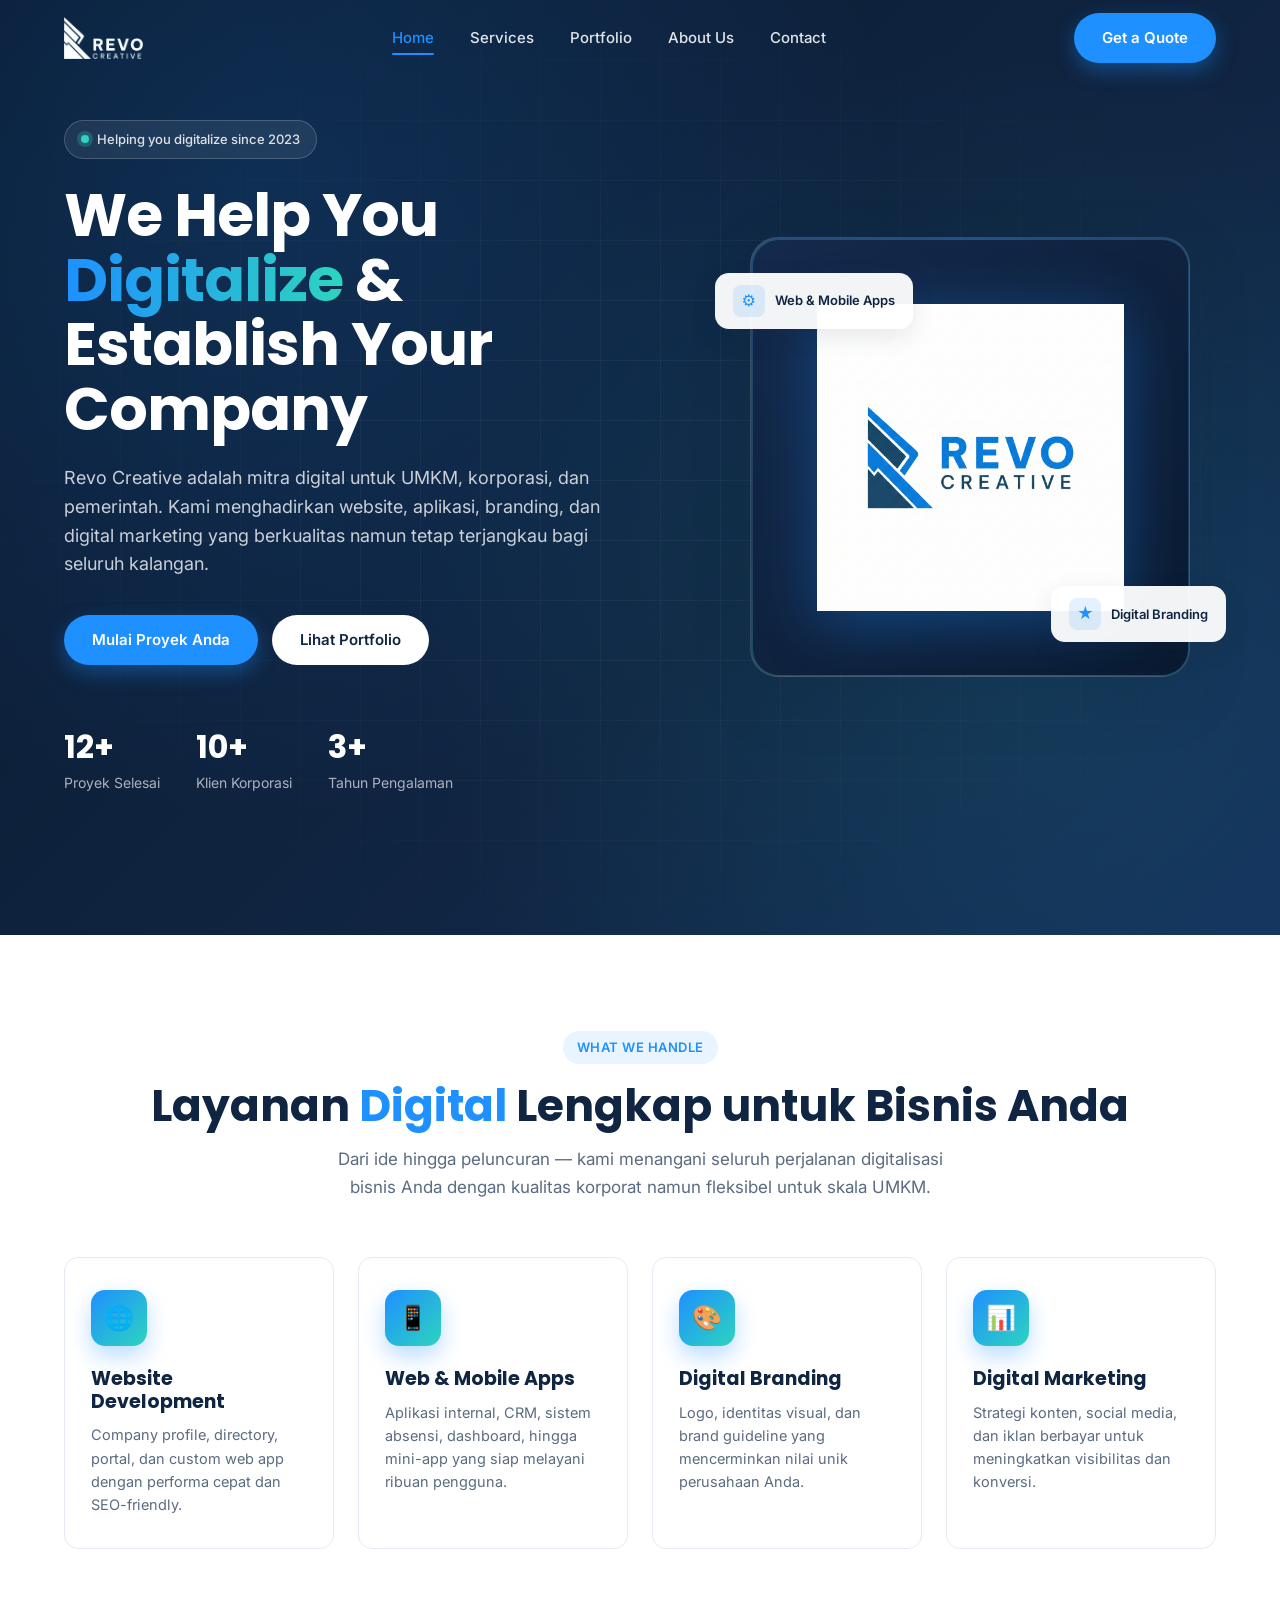
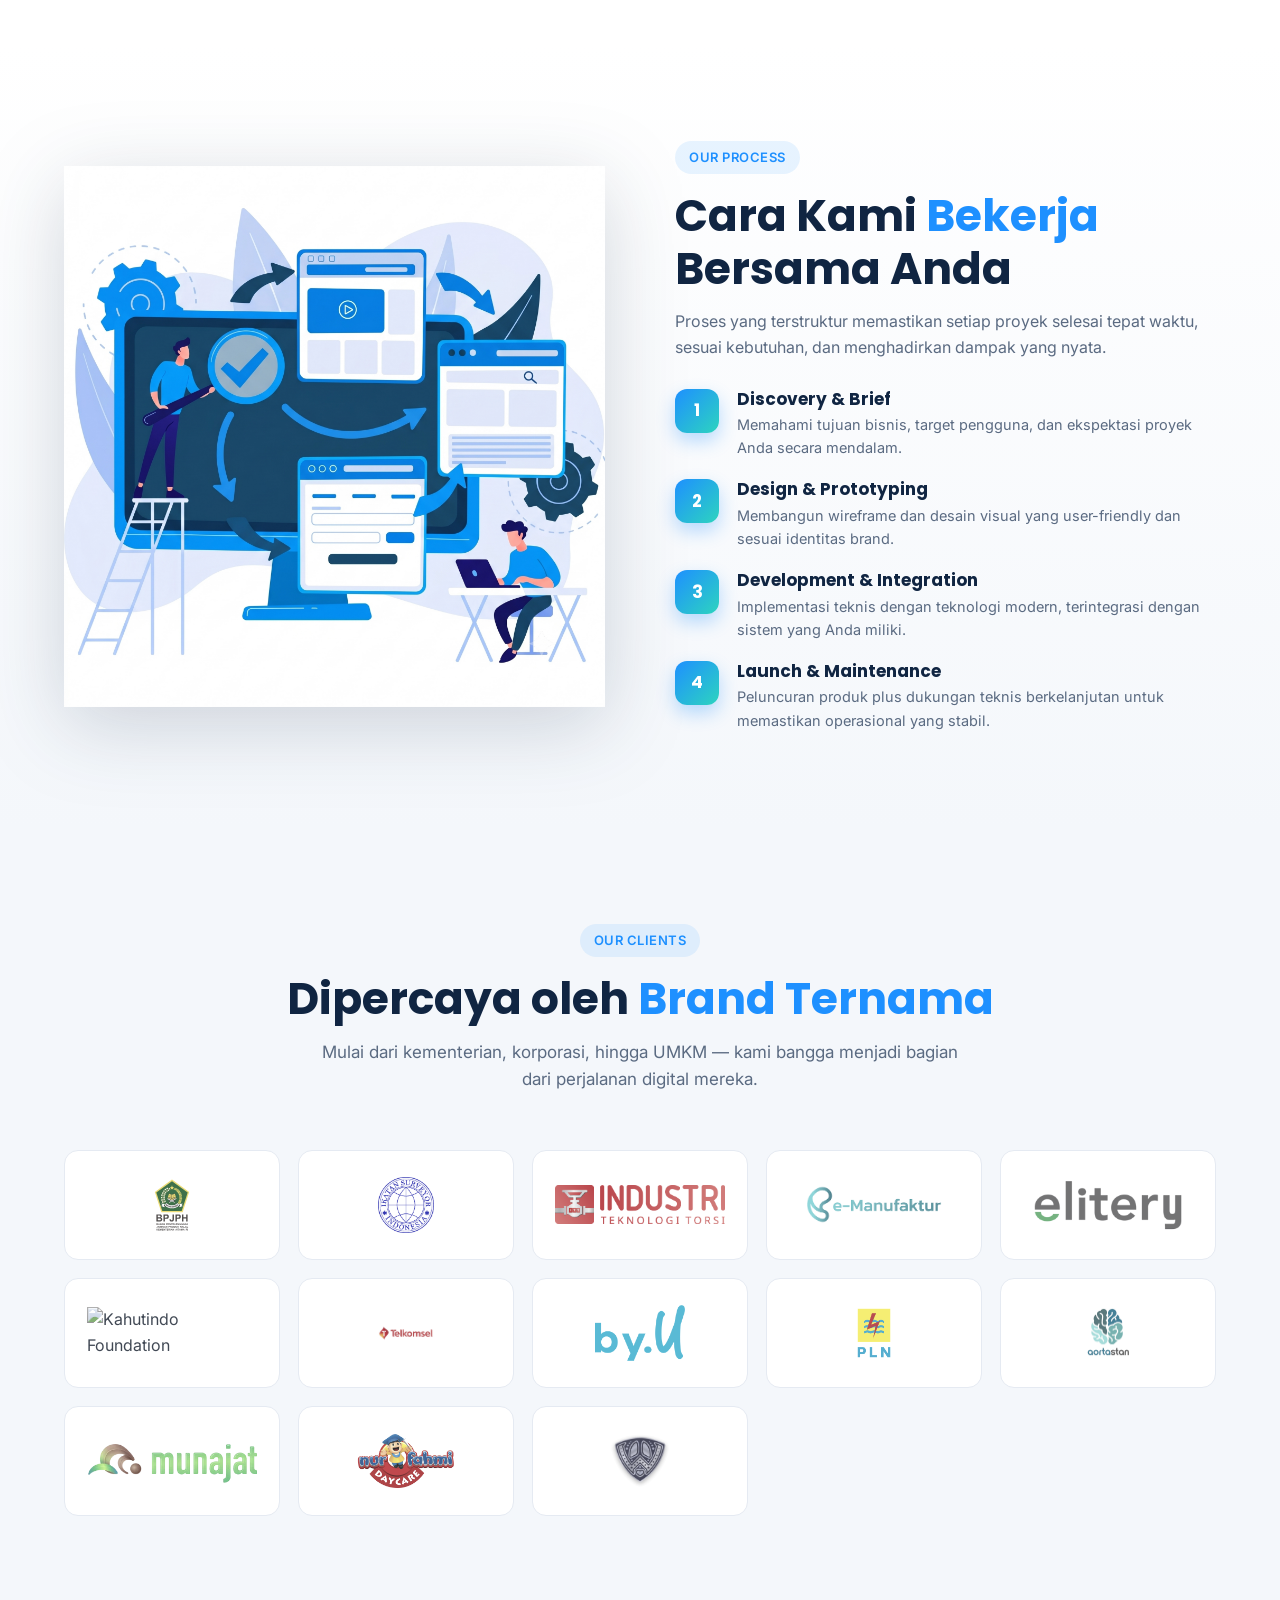
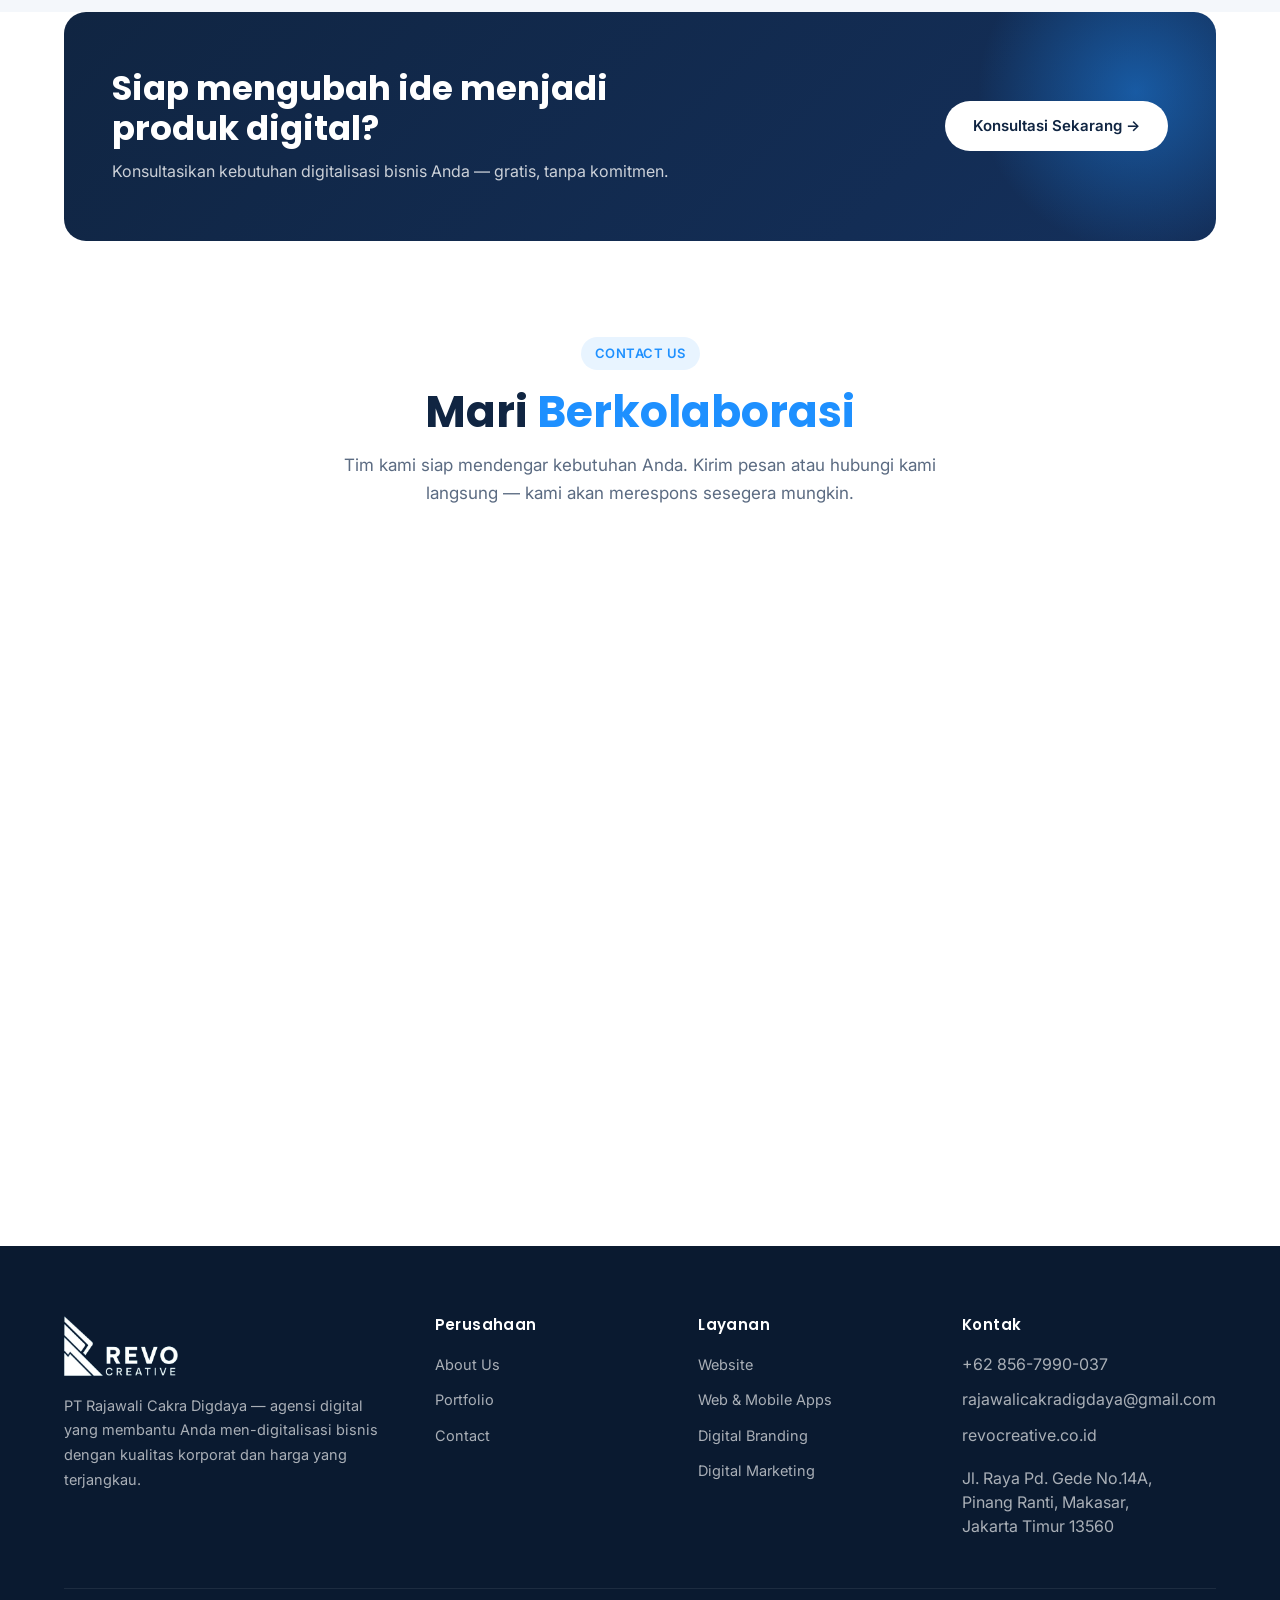
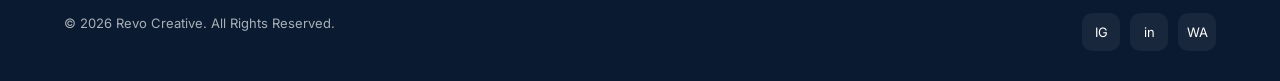
==== frontend/index.html @ f61b80dc "first commit" ====
<!DOCTYPE html>
<html lang="id">
<head>
  <meta charset="UTF-8" />
  <meta name="viewport" content="width=device-width, initial-scale=1.0" />

  <!-- Primary Meta Tags -->
  <title>Revo Creative — Digital Agency & Software House Indonesia | PT Rajawali Cakra Digdaya</title>
  <meta name="title" content="Revo Creative — Digital Agency & Software House Indonesia | PT Rajawali Cakra Digdaya" />
  <meta name="description" content="Revo Creative (PT Rajawali Cakra Digdaya) — agensi digital & software house Indonesia yang membantu UMKM, korporasi, dan pemerintah membangun website, aplikasi mobile, sistem CMS, branding, dan digital marketing sejak 2023." />
  <meta name="keywords" content="Revo Creative, PT Rajawali Cakra Digdaya, Rajawali Cakra Digdaya, jasa pembuatan website Indonesia, software house Indonesia, digital agency Jakarta, jasa CMS, jasa aplikasi mobile, digital branding, digital marketing Indonesia, jasa company profile, jasa pembuatan aplikasi" />
  <meta name="author" content="Revo Creative" />
  <meta name="robots" content="index, follow, max-image-preview:large, max-snippet:-1" />
  <meta name="googlebot" content="index, follow" />
  <meta name="theme-color" content="#1E90FF" />
  <link rel="canonical" href="https://revocreative.co.id/" />

  <!-- Open Graph / Facebook -->
  <meta property="og:type" content="website" />
  <meta property="og:site_name" content="Revo Creative" />
  <meta property="og:locale" content="id_ID" />
  <meta property="og:url" content="https://revocreative.co.id/" />
  <meta property="og:title" content="Revo Creative — Digital Agency & Software House Indonesia" />
  <meta property="og:description" content="PT Rajawali Cakra Digdaya — agensi digital yang membantu UMKM, korporasi, dan pemerintah mendigitalisasi bisnis melalui website, aplikasi, branding, dan digital marketing." />
  <meta property="og:image" content="https://revocreative.co.id/assets/revo-2024-horizontal-blue-zoomed-downscaled-removebg.webp" />
  <meta property="og:image:alt" content="Logo Revo Creative" />

  <!-- Twitter -->
  <meta name="twitter:card" content="summary_large_image" />
  <meta name="twitter:title" content="Revo Creative — Digital Agency & Software House Indonesia" />
  <meta name="twitter:description" content="PT Rajawali Cakra Digdaya — membantu Anda mendigitalisasi bisnis dengan website, aplikasi, branding, dan digital marketing." />
  <meta name="twitter:image" content="https://revocreative.co.id/assets/revo-2024-horizontal-blue-zoomed-downscaled-removebg.webp" />

  <!-- Icons -->
  <link rel="icon" href="assets/logo_revo_biru.png" type="image/png" />
  <link rel="apple-touch-icon" href="assets/logo_revo_biru.png" />

  <!-- Fonts & Styles -->
  <link rel="preconnect" href="https://fonts.googleapis.com" />
  <link rel="preconnect" href="https://fonts.gstatic.com" crossorigin />
  <link href="https://fonts.googleapis.com/css2?family=Inter:wght@400;500;600;700&family=Poppins:wght@500;600;700;800&display=swap" rel="stylesheet" />
  <link rel="stylesheet" href="css/style.css" />

  <!-- Structured Data: Organization -->
  <script type="application/ld+json">
  {
    "@context": "https://schema.org",
    "@type": "Organization",
    "name": "Revo Creative",
    "legalName": "PT Rajawali Cakra Digdaya",
    "alternateName": ["Revo Creative Corporation", "PT Rajawali Cakra Digdaya", "Rajawali Cakra Digdaya"],
    "url": "https://revocreative.co.id/",
    "logo": "https://revocreative.co.id/assets/logo_revo_biru.png",
    "image": "https://revocreative.co.id/assets/revo-2024-horizontal-blue-zoomed-downscaled-removebg.webp",
    "foundingDate": "2023",
    "description": "Agensi digital dan software house Indonesia yang membantu UMKM, korporasi, dan pemerintah mendigitalisasi bisnis melalui website, aplikasi, branding, dan digital marketing.",
    "contactPoint": [{
      "@type": "ContactPoint",
      "telephone": "+628567990037",
      "contactType": "customer service",
      "email": "rajawalicakradigdaya@gmail.com",
      "areaServed": "ID",
      "availableLanguage": ["Indonesian", "English"]
    }],
    "address": {
      "@type": "PostalAddress",
      "streetAddress": "Jl. Raya Pd. Gede No.14A",
      "addressLocality": "Pinang Ranti, Kec. Makasar, Jakarta Timur",
      "addressRegion": "DKI Jakarta",
      "postalCode": "13560",
      "addressCountry": "ID"
    },
    "knowsAbout": ["Website Development", "Mobile App Development", "Content Management System", "Digital Branding", "Digital Marketing", "Software Engineering"],
    "sameAs": [
      "https://www.instagram.com/revocreative_id/",
      "https://www.linkedin.com/company/101702844"
    ]
  }
  </script>

  <!-- Structured Data: WebSite -->
  <script type="application/ld+json">
  {
    "@context": "https://schema.org",
    "@type": "WebSite",
    "name": "Revo Creative",
    "alternateName": "PT Rajawali Cakra Digdaya",
    "url": "https://revocreative.co.id/"
  }
  </script>
</head>
<body>

  <!-- Navbar -->
  <header class="navbar">
    <div class="container nav-inner">
      <a href="index.html" class="nav-logo" aria-label="Revo Creative home">
        <img class="logo-light" src="assets/revo-2024-horizontal-white-zoomed-no-background.webp" alt="Revo Creative" />
        <img class="logo-dark" src="assets/revo-2024-horizontal-blue-zoomed-downscaled-removebg.webp" alt="Revo Creative" />
      </a>
      <nav>
        <ul class="nav-links">
          <li><a href="index.html">Home</a></li>
          <li><a href="#services">Services</a></li>
          <li><a href="portfolio.html">Portfolio</a></li>
          <li><a href="about.html">About Us</a></li>
          <li><a href="contact.html">Contact</a></li>
        </ul>
      </nav>
      <div class="nav-cta">
        <a href="contact.html" class="btn btn-primary">Get a Quote</a>
        <button class="nav-toggle" aria-label="Toggle navigation">
          <span></span><span></span><span></span>
        </button>
      </div>
    </div>
  </header>

  <!-- Hero -->
  <section class="hero">
    <div class="container hero-grid">
      <div class="reveal">
        <span class="hero-pill"><span class="dot"></span> Helping you digitalize since 2023</span>
        <h1>
          We Help You <span class="gradient-text">Digitalize</span> &amp;
          Establish Your Company
        </h1>
        <p class="lead">
          Revo Creative adalah mitra digital untuk UMKM, korporasi, dan pemerintah.
          Kami menghadirkan website, aplikasi, branding, dan digital marketing yang
          berkualitas namun tetap terjangkau bagi seluruh kalangan.
        </p>
        <div class="hero-actions">
          <a href="contact.html" class="btn btn-primary">Mulai Proyek Anda</a>
          <a href="portfolio.html" class="btn btn-white">Lihat Portfolio</a>
        </div>
        <div class="hero-stats">
          <div class="stat">
            <div class="num">12+</div>
            <div class="label">Proyek Selesai</div>
          </div>
          <div class="stat">
            <div class="num">10+</div>
            <div class="label">Klien Korporasi</div>
          </div>
          <div class="stat">
            <div class="num">3+</div>
            <div class="label">Tahun Pengalaman</div>
          </div>
        </div>
      </div>

      <div class="hero-visual reveal">
        <div class="hero-logo-card">
          <img src="assets/logo_revo_putih.png" alt="Revo Creative Logo" />
        </div>
        <div class="float-chip tl">
          <span class="ico">&#9881;</span>
          <span>Web &amp; Mobile Apps</span>
        </div>
        <div class="float-chip br">
          <span class="ico">&#9733;</span>
          <span>Digital Branding</span>
        </div>
      </div>
    </div>
  </section>

  <!-- Services -->
  <section class="section" id="services">
    <div class="container">
      <div class="text-center reveal">
        <span class="section-tag">What We Handle</span>
        <h2 class="section-title">Layanan <span>Digital</span> Lengkap untuk Bisnis Anda</h2>
        <p class="section-subtitle center-block">
          Dari ide hingga peluncuran — kami menangani seluruh perjalanan digitalisasi
          bisnis Anda dengan kualitas korporat namun fleksibel untuk skala UMKM.
        </p>
      </div>

      <div class="services-grid">
        <div class="service-card reveal">
          <div class="service-icon">&#127760;</div>
          <h3>Website Development</h3>
          <p>Company profile, directory, portal, dan custom web app dengan performa cepat dan SEO-friendly.</p>
        </div>
        <div class="service-card reveal">
          <div class="service-icon">&#128241;</div>
          <h3>Web &amp; Mobile Apps</h3>
          <p>Aplikasi internal, CRM, sistem absensi, dashboard, hingga mini-app yang siap melayani ribuan pengguna.</p>
        </div>
        <div class="service-card reveal">
          <div class="service-icon">&#127912;</div>
          <h3>Digital Branding</h3>
          <p>Logo, identitas visual, dan brand guideline yang mencerminkan nilai unik perusahaan Anda.</p>
        </div>
        <div class="service-card reveal">
          <div class="service-icon">&#128202;</div>
          <h3>Digital Marketing</h3>
          <p>Strategi konten, social media, dan iklan berbayar untuk meningkatkan visibilitas dan konversi.</p>
        </div>
      </div>
    </div>
  </section>

  <!-- Our Process -->
  <section class="section" style="background:linear-gradient(180deg,#fff 0%,#F4F7FB 100%);">
    <div class="container">
      <div class="split-block">
        <div class="split-illu reveal">
          <span class="glow"></span>
          <img src="assets/software-process.png" alt="Ilustrasi proses pengembangan software Revo Creative" loading="lazy" />
        </div>
        <div class="reveal">
          <span class="section-tag">Our Process</span>
          <h2 class="section-title">Cara Kami <span>Bekerja</span> Bersama Anda</h2>
          <p style="color:var(--color-muted);font-size:16px;">
            Proses yang terstruktur memastikan setiap proyek selesai tepat waktu,
            sesuai kebutuhan, dan menghadirkan dampak yang nyata.
          </p>

          <div class="process-list">
            <div class="process-step">
              <div class="step-num">1</div>
              <div>
                <h4>Discovery &amp; Brief</h4>
                <p>Memahami tujuan bisnis, target pengguna, dan ekspektasi proyek Anda secara mendalam.</p>
              </div>
            </div>
            <div class="process-step">
              <div class="step-num">2</div>
              <div>
                <h4>Design &amp; Prototyping</h4>
                <p>Membangun wireframe dan desain visual yang user-friendly dan sesuai identitas brand.</p>
              </div>
            </div>
            <div class="process-step">
              <div class="step-num">3</div>
              <div>
                <h4>Development &amp; Integration</h4>
                <p>Implementasi teknis dengan teknologi modern, terintegrasi dengan sistem yang Anda miliki.</p>
              </div>
            </div>
            <div class="process-step">
              <div class="step-num">4</div>
              <div>
                <h4>Launch &amp; Maintenance</h4>
                <p>Peluncuran produk plus dukungan teknis berkelanjutan untuk memastikan operasional yang stabil.</p>
              </div>
            </div>
          </div>
        </div>
      </div>
    </div>
  </section>

  <!-- Clients -->
  <section class="section clients">
    <div class="container">
      <div class="text-center reveal">
        <span class="section-tag">Our Clients</span>
        <h2 class="section-title">Dipercaya oleh <span>Brand Ternama</span></h2>
        <p class="section-subtitle center-block">
          Mulai dari kementerian, korporasi, hingga UMKM — kami bangga menjadi
          bagian dari perjalanan digital mereka.
        </p>
      </div>

      <div class="clients-grid reveal">
        <div class="client-card"><img src="assets/bpjph-logo.svg" alt="BPJPH" /></div>
        <div class="client-card"><img src="assets/logo-isi.jpg" alt="Ikatan Surveyor Indonesia" /></div>
        <div class="client-card"><img src="assets/logo-itt.png" alt="ITT" /></div>
        <div class="client-card"><img src="assets/logo-e-manufaktur.png" alt="E-Manufaktur" /></div>
        <div class="client-card"><img src="assets/ELITERY-LOGO-Black-2022.png" alt="Elitery" /></div>
        <div class="client-card"><img src="assets/logo-kahutindo-hitam.png" alt="Kahutindo Foundation" /></div>
        <div class="client-card"><img src="assets/logo-telkomsel.png" alt="Telkomsel" /></div>
        <div class="client-card"><img src="assets/by-u.png" alt="by.U" /></div>
        <div class="client-card"><img src="assets/Logo_PLN.png" alt="PLN" /></div>
        <div class="client-card"><img src="assets/aortastan-logo.png" alt="Aortastan" /></div>
        <div class="client-card"><img src="assets/munajat-logo.webp" alt="Munajat" /></div>
        <div class="client-card"><img src="assets/nurfahmi-logo.png" alt="Nurfahmi" /></div>
        <div class="client-card"><img src="assets/tbwarrior-logo.webp" alt="TB Warrior" /></div>
      </div>
    </div>
  </section>

  <!-- CTA Banner -->
  <section class="section" style="padding-top:0;">
    <div class="container">
      <div class="cta-banner reveal">
        <div>
          <h2>Siap mengubah ide menjadi produk digital?</h2>
          <p>Konsultasikan kebutuhan digitalisasi bisnis Anda — gratis, tanpa komitmen.</p>
        </div>
        <a href="contact.html" class="btn btn-white">Konsultasi Sekarang &rarr;</a>
      </div>
    </div>
  </section>

  <!-- Contact (inline) -->
  <section class="section" id="contact" style="padding-top:0;">
    <div class="container">
      <div class="text-center reveal">
        <span class="section-tag">Contact Us</span>
        <h2 class="section-title">Mari <span>Berkolaborasi</span></h2>
        <p class="section-subtitle center-block">
          Tim kami siap mendengar kebutuhan Anda. Kirim pesan atau hubungi kami
          langsung — kami akan merespons sesegera mungkin.
        </p>
      </div>

      <div class="contact-grid">
        <div class="contact-info reveal">
          <div class="contact-card">
            <div class="ico">&#9990;</div>
            <div>
              <div class="label">Phone / WhatsApp</div>
              <div class="value">Chavvah · +62 856-7990-037</div>
            </div>
          </div>
          <div class="contact-card">
            <div class="ico">&#9993;</div>
            <div>
              <div class="label">Email</div>
              <div class="value">rajawalicakradigdaya@gmail.com</div>
            </div>
          </div>
          <a class="contact-card" href="https://maps.google.com/maps?q=Jl.+Raya+Pd.+Gede+No.14A+Pinang+Ranti+Jakarta+Timur+13560" target="_blank" rel="noopener" style="text-decoration:none;color:inherit;">
            <div class="ico">&#128205;</div>
            <div>
              <div class="label">Office Address</div>
              <div class="value" style="font-weight:600;line-height:1.4;">Jl. Raya Pd. Gede No.14A, Pinang Ranti,<br />Kec. Makasar, Jakarta Timur 13560</div>
            </div>
          </a>
          <div class="contact-card">
            <div class="ico">&#127760;</div>
            <div>
              <div class="label">Website</div>
              <div class="value">revocreative.co.id</div>
            </div>
          </div>
          <div class="contact-card">
            <div class="ico">&#127970;</div>
            <div>
              <div class="label">Legal Entity</div>
              <div class="value">PT Rajawali Cakra Digdaya</div>
            </div>
          </div>
        </div>

        <form class="contact-form reveal" novalidate>
          <div class="form-success">Terima kasih! Pesan Anda berhasil terkirim. Tim kami akan menghubungi Anda segera.</div>
          <div class="form-row">
            <div class="form-group">
              <label for="name">Nama Lengkap</label>
              <input type="text" id="name" name="name" placeholder="Nama Anda" required />
            </div>
            <div class="form-group">
              <label for="company">Perusahaan</label>
              <input type="text" id="company" name="company" placeholder="Nama perusahaan" />
            </div>
          </div>
          <div class="form-row">
            <div class="form-group">
              <label for="email">Email</label>
              <input type="email" id="email" name="email" placeholder="email@perusahaan.com" required />
            </div>
            <div class="form-group">
              <label for="phone">Nomor Telepon</label>
              <input type="tel" id="phone" name="phone" placeholder="+62 ..." />
            </div>
          </div>
          <div class="form-group">
            <label for="service">Layanan yang Diminati</label>
            <select id="service" name="service">
              <option value="">Pilih layanan</option>
              <option>Website Development</option>
              <option>Web &amp; Mobile Apps</option>
              <option>Digital Branding</option>
              <option>Digital Marketing</option>
              <option>Konsultasi Lainnya</option>
            </select>
          </div>
          <div class="form-group">
            <label for="message">Pesan</label>
            <textarea id="message" name="message" placeholder="Ceritakan kebutuhan proyek Anda..." required></textarea>
          </div>
          <button type="submit" class="btn btn-primary">Kirim Pesan</button>
        </form>
      </div>
    </div>
  </section>

  <!-- Footer -->
  <footer class="footer">
    <div class="container">
      <div class="footer-grid">
        <div class="footer-brand">
          <img src="assets/revo-2024-horizontal-white-zoomed-no-background.webp" alt="Revo Creative" />
          <p>PT Rajawali Cakra Digdaya — agensi digital yang membantu Anda men-digitalisasi bisnis dengan kualitas korporat dan harga yang terjangkau.</p>
        </div>
        <div>
          <h5>Perusahaan</h5>
          <ul>
            <li><a href="about.html">About Us</a></li>
            <li><a href="portfolio.html">Portfolio</a></li>
            <li><a href="contact.html">Contact</a></li>
          </ul>
        </div>
        <div>
          <h5>Layanan</h5>
          <ul>
            <li><a href="index.html#services">Website</a></li>
            <li><a href="index.html#services">Web &amp; Mobile Apps</a></li>
            <li><a href="index.html#services">Digital Branding</a></li>
            <li><a href="index.html#services">Digital Marketing</a></li>
          </ul>
        </div>
        <div>
          <h5>Kontak</h5>
          <ul>
            <li>+62 856-7990-037</li>
            <li>rajawalicakradigdaya@gmail.com</li>
            <li>revocreative.co.id</li>
            <li style="margin-top:8px;line-height:1.5;">Jl. Raya Pd. Gede No.14A,<br/>Pinang Ranti, Makasar,<br/>Jakarta Timur 13560</li>
          </ul>
        </div>
      </div>
      <div class="footer-bottom">
        <div>© <span id="year">2025</span> Revo Creative. All Rights Reserved.</div>
        <div class="socials">
          <a class="social-ico" href="https://www.instagram.com/revocreative_id/" target="_blank" rel="noopener" aria-label="Instagram Revo Creative">IG</a>
          <a class="social-ico" href="https://www.linkedin.com/company/101702844" target="_blank" rel="noopener" aria-label="LinkedIn Revo Creative">in</a>
          <a class="social-ico" href="https://wa.me/+628567990037" target="_blank" rel="noopener" aria-label="WhatsApp Revo Creative">WA</a>
        </div>
      </div>
    </div>
  </footer>

  <script src="js/script.js"></script>
</body>
</html>
---- frontend/css/style.css ----
/* =========================
   Revo Creative — Stylesheet
   ========================= */

:root {
  --color-primary: #1E90FF;
  --color-primary-dark: #1473cc;
  --color-navy: #102542;
  --color-navy-deep: #0A1A30;
  --color-light: #F4F7FB;
  --color-white: #FFFFFF;
  --color-text: #1B2A41;
  --color-muted: #5B6B82;
  --color-border: #E5EAF2;
  --color-accent: #2DD4BF;
  --shadow-sm: 0 2px 8px rgba(16, 37, 66, 0.06);
  --shadow-md: 0 8px 24px rgba(16, 37, 66, 0.10);
  --shadow-lg: 0 20px 60px rgba(16, 37, 66, 0.18);
  --radius-sm: 8px;
  --radius-md: 14px;
  --radius-lg: 22px;
  --transition: 0.3s cubic-bezier(0.4, 0, 0.2, 1);
  --container: 1200px;
  --font-heading: "Poppins", "Segoe UI", system-ui, sans-serif;
  --font-body: "Inter", "Segoe UI", system-ui, sans-serif;
}

* {
  box-sizing: border-box;
  margin: 0;
  padding: 0;
}

html {
  scroll-behavior: smooth;
  scroll-padding-top: 80px;
}

body {
  font-family: var(--font-body);
  color: var(--color-text);
  background: var(--color-white);
  line-height: 1.6;
  font-size: 16px;
  -webkit-font-smoothing: antialiased;
}

img {
  max-width: 100%;
  display: block;
}

a {
  color: inherit;
  text-decoration: none;
}

h1, h2, h3, h4, h5 {
  font-family: var(--font-heading);
  color: var(--color-navy);
  line-height: 1.2;
  font-weight: 700;
}

.container {
  width: 100%;
  max-width: var(--container);
  margin: 0 auto;
  padding: 0 24px;
}

.section {
  padding: 96px 0;
}

.section-tag {
  display: inline-block;
  background: rgba(30, 144, 255, 0.10);
  color: var(--color-primary);
  padding: 6px 14px;
  border-radius: 999px;
  font-size: 13px;
  font-weight: 600;
  letter-spacing: 0.5px;
  text-transform: uppercase;
  margin-bottom: 16px;
}

.section-title {
  font-size: clamp(28px, 4vw, 44px);
  margin-bottom: 14px;
}

.section-title span {
  color: var(--color-primary);
}

.section-subtitle {
  color: var(--color-muted);
  max-width: 640px;
  margin-bottom: 56px;
  font-size: 17px;
}

.text-center { text-align: center; }
.center-block { margin-left: auto; margin-right: auto; }

/* =========================
   Buttons
   ========================= */
.btn {
  display: inline-flex;
  align-items: center;
  gap: 10px;
  padding: 13px 28px;
  border-radius: 999px;
  font-weight: 600;
  font-size: 15px;
  cursor: pointer;
  border: none;
  transition: transform var(--transition), box-shadow var(--transition), background var(--transition);
  font-family: var(--font-body);
}

.btn-primary {
  background: var(--color-primary);
  color: var(--color-white);
  box-shadow: 0 8px 20px rgba(30, 144, 255, 0.35);
}

.btn-primary:hover {
  background: var(--color-primary-dark);
  transform: translateY(-2px);
  box-shadow: 0 12px 28px rgba(30, 144, 255, 0.45);
}

.btn-ghost {
  background: transparent;
  color: var(--color-navy);
  border: 1.5px solid var(--color-border);
}

.btn-ghost:hover {
  border-color: var(--color-primary);
  color: var(--color-primary);
  transform: translateY(-2px);
}

.btn-white {
  background: var(--color-white);
  color: var(--color-navy);
}

.btn-white:hover {
  background: var(--color-light);
  transform: translateY(-2px);
}

/* =========================
   Navbar
   ========================= */
.navbar {
  position: fixed;
  top: 0;
  left: 0;
  right: 0;
  z-index: 1000;
  background: transparent;
  border-bottom: 1px solid transparent;
  transition: background var(--transition), border-color var(--transition), box-shadow var(--transition), backdrop-filter var(--transition);
}

.navbar.scrolled {
  background: rgba(255, 255, 255, 0.92);
  backdrop-filter: saturate(180%) blur(14px);
  -webkit-backdrop-filter: saturate(180%) blur(14px);
  border-bottom-color: var(--color-border);
  box-shadow: 0 2px 14px rgba(16, 37, 66, 0.06);
}

.nav-inner {
  display: flex;
  align-items: center;
  justify-content: space-between;
  height: 76px;
}

.nav-logo {
  display: flex;
  align-items: center;
  gap: 10px;
}

.nav-logo img {
  height: 42px;
  width: auto;
  transition: opacity var(--transition);
}

/* Logo swap (default: light/white logo on dark navbar) */
.nav-logo .logo-dark { display: none; }
.nav-logo .logo-light { display: block; }
.navbar.scrolled .nav-logo .logo-light { display: none; }
.navbar.scrolled .nav-logo .logo-dark { display: block; }

.nav-links {
  display: flex;
  gap: 36px;
  list-style: none;
}

.nav-links a {
  font-weight: 500;
  font-size: 15px;
  color: rgba(255, 255, 255, 0.88);
  position: relative;
  padding: 4px 0;
  transition: color var(--transition);
}

.navbar.scrolled .nav-links a {
  color: var(--color-text);
}

.nav-links a::after {
  content: "";
  position: absolute;
  left: 0;
  bottom: -4px;
  width: 0;
  height: 2px;
  background: var(--color-primary);
  border-radius: 2px;
  transition: width var(--transition);
}

.nav-links a:hover,
.nav-links a.active {
  color: var(--color-primary);
}

.nav-links a:hover::after,
.nav-links a.active::after {
  width: 100%;
}

.nav-cta {
  display: flex;
  align-items: center;
  gap: 12px;
}

.nav-toggle {
  display: none;
  background: none;
  border: none;
  cursor: pointer;
  padding: 8px;
}

.nav-toggle span {
  display: block;
  width: 26px;
  height: 2.5px;
  background: var(--color-white);
  margin: 5px 0;
  transition: var(--transition);
  border-radius: 2px;
}

.navbar.scrolled .nav-toggle span {
  background: var(--color-navy);
}

.nav-toggle.active span:nth-child(1) {
  transform: translateY(7.5px) rotate(45deg);
}
.nav-toggle.active span:nth-child(2) {
  opacity: 0;
}
.nav-toggle.active span:nth-child(3) {
  transform: translateY(-7.5px) rotate(-45deg);
}

/* =========================
   Hero
   ========================= */
.hero {
  position: relative;
  background:
    radial-gradient(circle at 20% 20%, rgba(30, 144, 255, 0.15), transparent 50%),
    radial-gradient(circle at 80% 70%, rgba(45, 212, 191, 0.10), transparent 50%),
    linear-gradient(135deg, #0A1A30 0%, #102542 60%, #14305c 100%);
  color: var(--color-white);
  padding: 120px 0 140px;
  overflow: hidden;
}

.hero::before {
  content: "";
  position: absolute;
  inset: 0;
  background-image:
    linear-gradient(rgba(255,255,255,0.04) 1px, transparent 1px),
    linear-gradient(90deg, rgba(255,255,255,0.04) 1px, transparent 1px);
  background-size: 60px 60px;
  mask-image: radial-gradient(ellipse at center, black 30%, transparent 80%);
  -webkit-mask-image: radial-gradient(ellipse at center, black 30%, transparent 80%);
  pointer-events: none;
}

.hero-grid {
  display: grid;
  grid-template-columns: 1.1fr 0.9fr;
  align-items: center;
  gap: 60px;
  position: relative;
  z-index: 1;
}

.hero h1 {
  color: var(--color-white);
  font-size: clamp(36px, 5vw, 60px);
  line-height: 1.08;
  margin-bottom: 22px;
  letter-spacing: -1px;
}

.hero h1 .gradient-text {
  background: linear-gradient(90deg, #1E90FF 0%, #2DD4BF 100%);
  -webkit-background-clip: text;
  background-clip: text;
  -webkit-text-fill-color: transparent;
}

.hero p.lead {
  font-size: 18px;
  color: rgba(255, 255, 255, 0.78);
  margin-bottom: 36px;
  max-width: 560px;
}

.hero-pill {
  display: inline-flex;
  align-items: center;
  gap: 8px;
  background: rgba(255, 255, 255, 0.08);
  border: 1px solid rgba(255, 255, 255, 0.18);
  padding: 8px 16px;
  border-radius: 999px;
  font-size: 13px;
  font-weight: 500;
  color: rgba(255, 255, 255, 0.85);
  margin-bottom: 24px;
  backdrop-filter: blur(8px);
}

.hero-pill .dot {
  width: 8px;
  height: 8px;
  border-radius: 50%;
  background: var(--color-accent);
  box-shadow: 0 0 0 4px rgba(45, 212, 191, 0.25);
}

.hero-actions {
  display: flex;
  flex-wrap: wrap;
  gap: 14px;
}

.hero-stats {
  display: flex;
  gap: 36px;
  margin-top: 56px;
  flex-wrap: wrap;
}

.stat .num {
  font-family: var(--font-heading);
  font-size: 32px;
  font-weight: 700;
  color: var(--color-white);
}

.stat .label {
  color: rgba(255, 255, 255, 0.65);
  font-size: 14px;
}

/* Hero visual */
.hero-visual {
  position: relative;
  display: flex;
  justify-content: center;
  align-items: center;
}

.hero-logo-card {
  position: relative;
  width: 100%;
  max-width: 440px;
  aspect-ratio: 1 / 1;
  border-radius: 28px;
  background: linear-gradient(135deg, rgba(255,255,255,0.10), rgba(255,255,255,0.02));
  border: 1px solid rgba(255, 255, 255, 0.12);
  display: flex;
  align-items: center;
  justify-content: center;
  backdrop-filter: blur(20px);
  box-shadow: var(--shadow-lg);
  overflow: hidden;
}

.hero-logo-card::before {
  content: "";
  position: absolute;
  inset: -40%;
  background: conic-gradient(from 0deg, rgba(30,144,255,0.3), transparent 30%, rgba(45,212,191,0.3), transparent 70%, rgba(30,144,255,0.3));
  animation: rotate 18s linear infinite;
}

.hero-logo-card::after {
  content: "";
  position: absolute;
  inset: 1.5px;
  border-radius: 26px;
  background: linear-gradient(135deg, #142A4D, #0A1A30);
}

.hero-logo-card img {
  position: relative;
  z-index: 1;
  width: 70%;
  filter: drop-shadow(0 12px 30px rgba(30, 144, 255, 0.35));
}

.float-chip {
  position: absolute;
  background: rgba(255, 255, 255, 0.95);
  color: var(--color-navy);
  padding: 12px 18px;
  border-radius: 14px;
  box-shadow: var(--shadow-md);
  font-size: 13px;
  font-weight: 600;
  display: flex;
  align-items: center;
  gap: 10px;
  z-index: 2;
  animation: float 4s ease-in-out infinite;
}

.float-chip.tl { top: 8%; left: -10px; }
.float-chip.br { bottom: 8%; right: -10px; animation-delay: -2s; }

.float-chip .ico {
  width: 32px; height: 32px;
  background: rgba(30, 144, 255, 0.12);
  color: var(--color-primary);
  border-radius: 8px;
  display: grid; place-items: center;
  font-size: 16px;
}

@keyframes float {
  0%, 100% { transform: translateY(0); }
  50% { transform: translateY(-10px); }
}

@keyframes rotate {
  to { transform: rotate(360deg); }
}

/* =========================
   Services
   ========================= */
.services-grid {
  display: grid;
  grid-template-columns: repeat(4, 1fr);
  gap: 24px;
}

.service-card {
  background: var(--color-white);
  border: 1px solid var(--color-border);
  border-radius: var(--radius-md);
  padding: 32px 26px;
  transition: all var(--transition);
  position: relative;
  overflow: hidden;
}

.service-card::before {
  content: "";
  position: absolute;
  inset: 0;
  background: linear-gradient(135deg, rgba(30,144,255,0.05), transparent);
  opacity: 0;
  transition: opacity var(--transition);
}

.service-card:hover {
  transform: translateY(-6px);
  box-shadow: var(--shadow-md);
  border-color: rgba(30, 144, 255, 0.30);
}

.service-card:hover::before {
  opacity: 1;
}

.service-icon {
  width: 56px;
  height: 56px;
  border-radius: 14px;
  background: linear-gradient(135deg, var(--color-primary), #2DD4BF);
  display: grid;
  place-items: center;
  color: white;
  font-size: 24px;
  margin-bottom: 22px;
  box-shadow: 0 10px 22px rgba(30, 144, 255, 0.30);
  position: relative;
  z-index: 1;
}

.service-card h3 {
  font-size: 19px;
  margin-bottom: 10px;
  position: relative;
  z-index: 1;
}

.service-card p {
  color: var(--color-muted);
  font-size: 14.5px;
  position: relative;
  z-index: 1;
}

/* =========================
   Clients
   ========================= */
.clients {
  background: var(--color-light);
}

.clients-grid {
  display: grid;
  grid-template-columns: repeat(5, 1fr);
  gap: 18px;
  align-items: center;
}

.client-card {
  background: var(--color-white);
  border: 1px solid var(--color-border);
  border-radius: var(--radius-md);
  height: 110px;
  display: grid;
  place-items: center;
  padding: 22px;
  transition: all var(--transition);
}

.client-card:hover {
  transform: translateY(-4px);
  box-shadow: var(--shadow-md);
  border-color: rgba(30, 144, 255, 0.30);
}

.client-card img {
  max-height: 56px;
  max-width: 100%;
  width: auto;
  object-fit: contain;
  filter: grayscale(40%);
  opacity: 0.85;
  transition: all var(--transition);
}

.client-card:hover img {
  filter: grayscale(0);
  opacity: 1;
}

/* =========================
   CTA banner
   ========================= */
.cta-banner {
  position: relative;
  background: linear-gradient(135deg, #102542 0%, #14305c 100%);
  border-radius: var(--radius-lg);
  padding: 56px 48px;
  color: var(--color-white);
  display: grid;
  grid-template-columns: 1.4fr 1fr;
  align-items: center;
  gap: 30px;
  overflow: hidden;
}

.cta-banner::before {
  content: "";
  position: absolute;
  width: 320px; height: 320px;
  background: radial-gradient(circle, rgba(30,144,255,0.45) 0%, transparent 70%);
  border-radius: 50%;
  right: -80px; top: -80px;
}

.cta-banner h2 {
  color: var(--color-white);
  font-size: clamp(24px, 3vw, 34px);
  margin-bottom: 10px;
  position: relative;
}

.cta-banner p {
  color: rgba(255, 255, 255, 0.78);
  position: relative;
}

.cta-banner .btn {
  position: relative;
  justify-self: end;
}

/* =========================
   Contact (inline + page)
   ========================= */
.contact-grid {
  display: grid;
  grid-template-columns: 1fr 1.2fr;
  gap: 50px;
  align-items: start;
}

.contact-info {
  display: flex;
  flex-direction: column;
  gap: 18px;
}

.contact-card {
  background: var(--color-white);
  border: 1px solid var(--color-border);
  border-radius: var(--radius-md);
  padding: 22px 24px;
  display: flex;
  align-items: center;
  gap: 16px;
  transition: all var(--transition);
}

.contact-card:hover {
  transform: translateX(4px);
  box-shadow: var(--shadow-sm);
  border-color: rgba(30, 144, 255, 0.30);
}

.contact-card .ico {
  width: 48px; height: 48px;
  border-radius: 12px;
  background: rgba(30, 144, 255, 0.12);
  color: var(--color-primary);
  display: grid;
  place-items: center;
  font-size: 20px;
  flex-shrink: 0;
}

.contact-card .label {
  font-size: 12px;
  color: var(--color-muted);
  text-transform: uppercase;
  letter-spacing: 0.8px;
  margin-bottom: 4px;
}

.contact-card .value {
  font-weight: 600;
  color: var(--color-navy);
}

.contact-form {
  background: var(--color-white);
  border: 1px solid var(--color-border);
  border-radius: var(--radius-md);
  padding: 36px;
  box-shadow: var(--shadow-sm);
}

.form-group {
  margin-bottom: 18px;
}

.form-row {
  display: grid;
  grid-template-columns: 1fr 1fr;
  gap: 16px;
}

.form-group label {
  display: block;
  font-size: 13px;
  font-weight: 600;
  color: var(--color-navy);
  margin-bottom: 8px;
  letter-spacing: 0.2px;
}

.form-group input,
.form-group textarea,
.form-group select {
  width: 100%;
  border: 1.5px solid var(--color-border);
  border-radius: var(--radius-sm);
  padding: 13px 14px;
  font-size: 15px;
  font-family: var(--font-body);
  color: var(--color-text);
  background: var(--color-white);
  transition: all var(--transition);
}

.form-group input:focus,
.form-group textarea:focus,
.form-group select:focus {
  outline: none;
  border-color: var(--color-primary);
  box-shadow: 0 0 0 4px rgba(30, 144, 255, 0.10);
}

.form-group textarea {
  resize: vertical;
  min-height: 130px;
}

.form-success {
  display: none;
  background: rgba(45, 212, 191, 0.10);
  color: #0a8a73;
  border: 1px solid rgba(45, 212, 191, 0.35);
  padding: 14px 18px;
  border-radius: var(--radius-sm);
  font-size: 14px;
  margin-bottom: 18px;
}

.form-success.show { display: block; }

/* =========================
   Page hero (sub-pages)
   ========================= */
.page-hero {
  background:
    radial-gradient(circle at 30% 20%, rgba(30, 144, 255, 0.20), transparent 50%),
    linear-gradient(135deg, #0A1A30, #102542 60%, #14305c);
  color: var(--color-white);
  padding: 100px 0 80px;
  position: relative;
  overflow: hidden;
}

.page-hero::before {
  content: "";
  position: absolute;
  inset: 0;
  background-image:
    linear-gradient(rgba(255,255,255,0.04) 1px, transparent 1px),
    linear-gradient(90deg, rgba(255,255,255,0.04) 1px, transparent 1px);
  background-size: 60px 60px;
  mask-image: radial-gradient(ellipse at center, black 30%, transparent 80%);
  -webkit-mask-image: radial-gradient(ellipse at center, black 30%, transparent 80%);
}

.page-hero .container { position: relative; z-index: 1; }

.breadcrumbs {
  font-size: 13px;
  color: rgba(255, 255, 255, 0.65);
  margin-bottom: 16px;
}

.breadcrumbs a:hover { color: var(--color-white); }

.page-hero h1 {
  color: var(--color-white);
  font-size: clamp(34px, 5vw, 52px);
  margin-bottom: 14px;
  letter-spacing: -1px;
}

.page-hero p {
  color: rgba(255, 255, 255, 0.78);
  max-width: 620px;
  font-size: 17px;
}

/* =========================
   Portfolio
   ========================= */
.filter-pills {
  display: flex;
  gap: 10px;
  flex-wrap: wrap;
  margin-bottom: 40px;
}

.filter-pill {
  padding: 9px 18px;
  border: 1.5px solid var(--color-border);
  border-radius: 999px;
  background: var(--color-white);
  font-size: 14px;
  font-weight: 500;
  cursor: pointer;
  color: var(--color-text);
  transition: all var(--transition);
}

.filter-pill:hover {
  border-color: var(--color-primary);
  color: var(--color-primary);
}

.filter-pill.active {
  background: var(--color-navy);
  color: var(--color-white);
  border-color: var(--color-navy);
}

.portfolio-grid {
  display: grid;
  grid-template-columns: repeat(3, 1fr);
  gap: 28px;
}

.portfolio-card {
  background: var(--color-white);
  border: 1px solid var(--color-border);
  border-radius: var(--radius-md);
  overflow: hidden;
  transition: all var(--transition);
  display: flex;
  flex-direction: column;
}

.portfolio-card:hover {
  transform: translateY(-6px);
  box-shadow: var(--shadow-md);
  border-color: rgba(30, 144, 255, 0.30);
}

.portfolio-thumb {
  position: relative;
  height: 220px;
  background: linear-gradient(135deg, #102542, #14305c);
  display: grid;
  place-items: center;
  overflow: hidden;
}

.portfolio-thumb img {
  max-height: 85%;
  max-width: 85%;
  width: auto;
  object-fit: contain;
}

.portfolio-thumb::after {
  content: "";
  position: absolute;
  inset: 0;
  background: linear-gradient(135deg, transparent 50%, rgba(30, 144, 255, 0.15));
}

.portfolio-body {
  padding: 24px 24px 26px;
  flex: 1;
  display: flex;
  flex-direction: column;
}

.portfolio-cat {
  font-size: 12px;
  font-weight: 600;
  color: var(--color-primary);
  text-transform: uppercase;
  letter-spacing: 0.8px;
  margin-bottom: 8px;
}

.portfolio-card h3 {
  font-size: 19px;
  margin-bottom: 10px;
}

.portfolio-card p {
  color: var(--color-muted);
  font-size: 14.5px;
  flex: 1;
}

.portfolio-tags {
  display: flex;
  flex-wrap: wrap;
  gap: 6px;
  margin-top: 18px;
}

.portfolio-tag {
  background: var(--color-light);
  color: var(--color-navy);
  padding: 4px 10px;
  border-radius: 999px;
  font-size: 12px;
  font-weight: 500;
}

/* =========================
   About page
   ========================= */
.about-story {
  display: grid;
  grid-template-columns: 1fr 1fr;
  gap: 60px;
  align-items: center;
}

.about-story .img-card {
  position: relative;
  border-radius: var(--radius-lg);
  overflow: hidden;
  background: linear-gradient(135deg, #102542, #14305c);
  aspect-ratio: 4 / 5;
  display: grid;
  place-items: center;
  padding: 50px;
  box-shadow: var(--shadow-lg);
}

.about-story .img-card img {
  max-width: 75%;
  filter: drop-shadow(0 14px 24px rgba(0,0,0,0.3));
}

.value-grid {
  display: grid;
  grid-template-columns: repeat(4, 1fr);
  gap: 20px;
}

.value-card {
  background: var(--color-white);
  border: 1px solid var(--color-border);
  border-radius: var(--radius-md);
  padding: 30px 24px;
  text-align: center;
  transition: all var(--transition);
}

.value-card:hover {
  transform: translateY(-6px);
  box-shadow: var(--shadow-md);
  border-color: rgba(30, 144, 255, 0.30);
}

.value-letter {
  font-family: var(--font-heading);
  font-size: 48px;
  font-weight: 800;
  background: linear-gradient(135deg, var(--color-primary), #2DD4BF);
  -webkit-background-clip: text;
  background-clip: text;
  -webkit-text-fill-color: transparent;
  line-height: 1;
  margin-bottom: 10px;
}

.value-card h4 {
  font-size: 17px;
  margin-bottom: 8px;
}

.value-card p {
  font-size: 13.5px;
  color: var(--color-muted);
}

.team-grid {
  display: grid;
  grid-template-columns: repeat(3, 1fr);
  gap: 28px;
}

.team-card {
  background: linear-gradient(135deg, #102542 0%, #14305c 100%);
  border-radius: var(--radius-lg);
  padding: 36px 30px;
  text-align: center;
  color: var(--color-white);
  position: relative;
  overflow: hidden;
  transition: all var(--transition);
}

.team-card::before {
  content: "";
  position: absolute;
  width: 200px;
  height: 200px;
  background: radial-gradient(circle, rgba(30, 144, 255, 0.30) 0%, transparent 70%);
  border-radius: 50%;
  top: -80px;
  right: -80px;
}

.team-card:hover {
  transform: translateY(-6px);
  box-shadow: var(--shadow-lg);
}

.team-avatar {
  width: 130px;
  height: 130px;
  border-radius: 50%;
  margin: 0 auto 20px;
  background: linear-gradient(135deg, var(--color-primary), #2DD4BF);
  display: grid;
  place-items: center;
  color: white;
  font-size: 42px;
  font-weight: 700;
  font-family: var(--font-heading);
  position: relative;
  z-index: 1;
  box-shadow: 0 12px 28px rgba(30, 144, 255, 0.40);
  border: 4px solid rgba(255,255,255,0.10);
}

.team-card h3 {
  color: var(--color-white);
  font-size: 20px;
  margin-bottom: 4px;
  position: relative;
}

.team-role {
  color: var(--color-accent);
  font-size: 14px;
  font-weight: 600;
  margin-bottom: 18px;
  letter-spacing: 0.3px;
  position: relative;
}

.team-meta {
  list-style: none;
  text-align: left;
  position: relative;
  display: flex;
  flex-direction: column;
  gap: 8px;
  font-size: 14px;
  color: rgba(255, 255, 255, 0.80);
}

.team-meta li {
  display: flex;
  align-items: flex-start;
  gap: 10px;
}

.team-meta li::before {
  content: "";
  margin-top: 7px;
  width: 6px; height: 6px;
  background: var(--color-accent);
  border-radius: 50%;
  flex-shrink: 0;
}

/* Timeline / Why us */
.why-grid {
  display: grid;
  grid-template-columns: repeat(3, 1fr);
  gap: 26px;
}

.why-card {
  background: var(--color-white);
  border: 1px solid var(--color-border);
  border-radius: var(--radius-md);
  padding: 30px;
}

.why-card .num {
  font-family: var(--font-heading);
  font-size: 36px;
  font-weight: 800;
  color: var(--color-primary);
  margin-bottom: 12px;
  line-height: 1;
}

.why-card h4 {
  font-size: 18px;
  margin-bottom: 10px;
}

.why-card p {
  color: var(--color-muted);
  font-size: 14.5px;
}

/* =========================
   Split section (illustration + content)
   ========================= */
.split-block {
  display: grid;
  grid-template-columns: 1fr 1fr;
  gap: 70px;
  align-items: center;
}

.split-block.reverse {
  direction: rtl;
}
.split-block.reverse > * { direction: ltr; }

.split-illu {
  position: relative;
}

.split-illu img {
  width: 100%;
  height: auto;
  filter: drop-shadow(0 18px 40px rgba(16, 37, 66, 0.18));
}

.split-illu .glow {
  position: absolute;
  width: 80%;
  height: 80%;
  top: 10%; left: 10%;
  background: radial-gradient(circle, rgba(30, 144, 255, 0.18) 0%, transparent 70%);
  z-index: -1;
  filter: blur(40px);
}

.process-list {
  display: flex;
  flex-direction: column;
  gap: 20px;
  margin-top: 28px;
}

.process-step {
  display: flex;
  gap: 18px;
  align-items: flex-start;
}

.process-step .step-num {
  flex-shrink: 0;
  width: 44px; height: 44px;
  border-radius: 12px;
  background: linear-gradient(135deg, var(--color-primary), #2DD4BF);
  color: var(--color-white);
  display: grid; place-items: center;
  font-family: var(--font-heading);
  font-weight: 700;
  font-size: 17px;
  box-shadow: 0 8px 18px rgba(30, 144, 255, 0.30);
}

.process-step h4 {
  font-size: 17px;
  margin-bottom: 4px;
}

.process-step p {
  color: var(--color-muted);
  font-size: 14.5px;
}

@media (max-width: 1024px) {
  .split-block { grid-template-columns: 1fr; gap: 40px; }
  .split-block.reverse { direction: ltr; }
}

/* =========================
   Footer
   ========================= */
.footer {
  background: var(--color-navy-deep);
  color: rgba(255, 255, 255, 0.65);
  padding: 70px 0 30px;
}

.footer-grid {
  display: grid;
  grid-template-columns: 1.5fr 1fr 1fr 1fr;
  gap: 50px;
  margin-bottom: 50px;
}

.footer-brand img {
  height: 60px;
  margin-bottom: 18px;
}

.footer-brand p {
  font-size: 14.5px;
  line-height: 1.7;
  max-width: 320px;
}

.footer h5 {
  color: var(--color-white);
  font-size: 15px;
  margin-bottom: 18px;
  font-weight: 600;
  letter-spacing: 0.4px;
}

.footer ul {
  list-style: none;
  display: flex;
  flex-direction: column;
  gap: 10px;
}

.footer ul a {
  font-size: 14.5px;
  transition: color var(--transition);
}

.footer ul a:hover {
  color: var(--color-primary);
}

.footer-bottom {
  border-top: 1px solid rgba(255, 255, 255, 0.08);
  padding-top: 24px;
  display: flex;
  justify-content: space-between;
  flex-wrap: wrap;
  gap: 12px;
  font-size: 13px;
}

.socials {
  display: flex;
  gap: 10px;
}

.social-ico {
  width: 38px; height: 38px;
  border-radius: 10px;
  background: rgba(255, 255, 255, 0.06);
  display: grid;
  place-items: center;
  color: white;
  transition: all var(--transition);
}

.social-ico:hover {
  background: var(--color-primary);
  transform: translateY(-3px);
}

/* =========================
   Reveal-on-scroll
   ========================= */
.reveal {
  opacity: 0;
  transform: translateY(24px);
  transition: opacity 0.7s ease, transform 0.7s ease;
}

.reveal.is-visible {
  opacity: 1;
  transform: translateY(0);
}

/* =========================
   Responsive
   ========================= */
@media (max-width: 1024px) {
  .hero-grid { grid-template-columns: 1fr; }
  .hero-visual { order: -1; }
  .hero-logo-card { max-width: 320px; }
  .services-grid { grid-template-columns: repeat(2, 1fr); }
  .clients-grid { grid-template-columns: repeat(4, 1fr); }
  .portfolio-grid { grid-template-columns: repeat(2, 1fr); }
  .team-grid { grid-template-columns: repeat(2, 1fr); }
  .value-grid { grid-template-columns: repeat(2, 1fr); }
  .why-grid { grid-template-columns: 1fr; }
  .about-story { grid-template-columns: 1fr; }
  .contact-grid { grid-template-columns: 1fr; }
  .cta-banner { grid-template-columns: 1fr; text-align: center; }
  .cta-banner .btn { justify-self: center; }
  .footer-grid { grid-template-columns: 1fr 1fr; }
}

@media (max-width: 720px) {
  .section { padding: 70px 0; }
  .hero { padding: 110px 0 100px; }
  .nav-toggle { display: block; }
  .nav-cta .btn { display: none; }
  .nav-links {
    position: fixed;
    top: 76px;
    left: 0;
    right: 0;
    background: var(--color-white);
    border-bottom: 1px solid var(--color-border);
    flex-direction: column;
    gap: 0;
    padding: 12px 0;
    transform: translateY(-150%);
    transition: transform var(--transition);
    box-shadow: var(--shadow-md);
  }
  .nav-links.open { transform: translateY(0); }
  .nav-links a,
  .navbar.scrolled .nav-links a {
    padding: 14px 24px;
    display: block;
    border-bottom: 1px solid var(--color-border);
    color: var(--color-text);
  }
  .nav-links a:last-child { border-bottom: none; }
  .services-grid { grid-template-columns: 1fr; }
  .clients-grid { grid-template-columns: repeat(2, 1fr); }
  .portfolio-grid { grid-template-columns: 1fr; }
  .team-grid { grid-template-columns: 1fr; }
  .value-grid { grid-template-columns: 1fr; }
  .form-row { grid-template-columns: 1fr; }
  .footer-grid { grid-template-columns: 1fr; gap: 30px; }
  .hero-stats { gap: 22px; }
  .stat .num { font-size: 26px; }
  .cta-banner { padding: 36px 26px; }
  .contact-form { padding: 26px; }
}
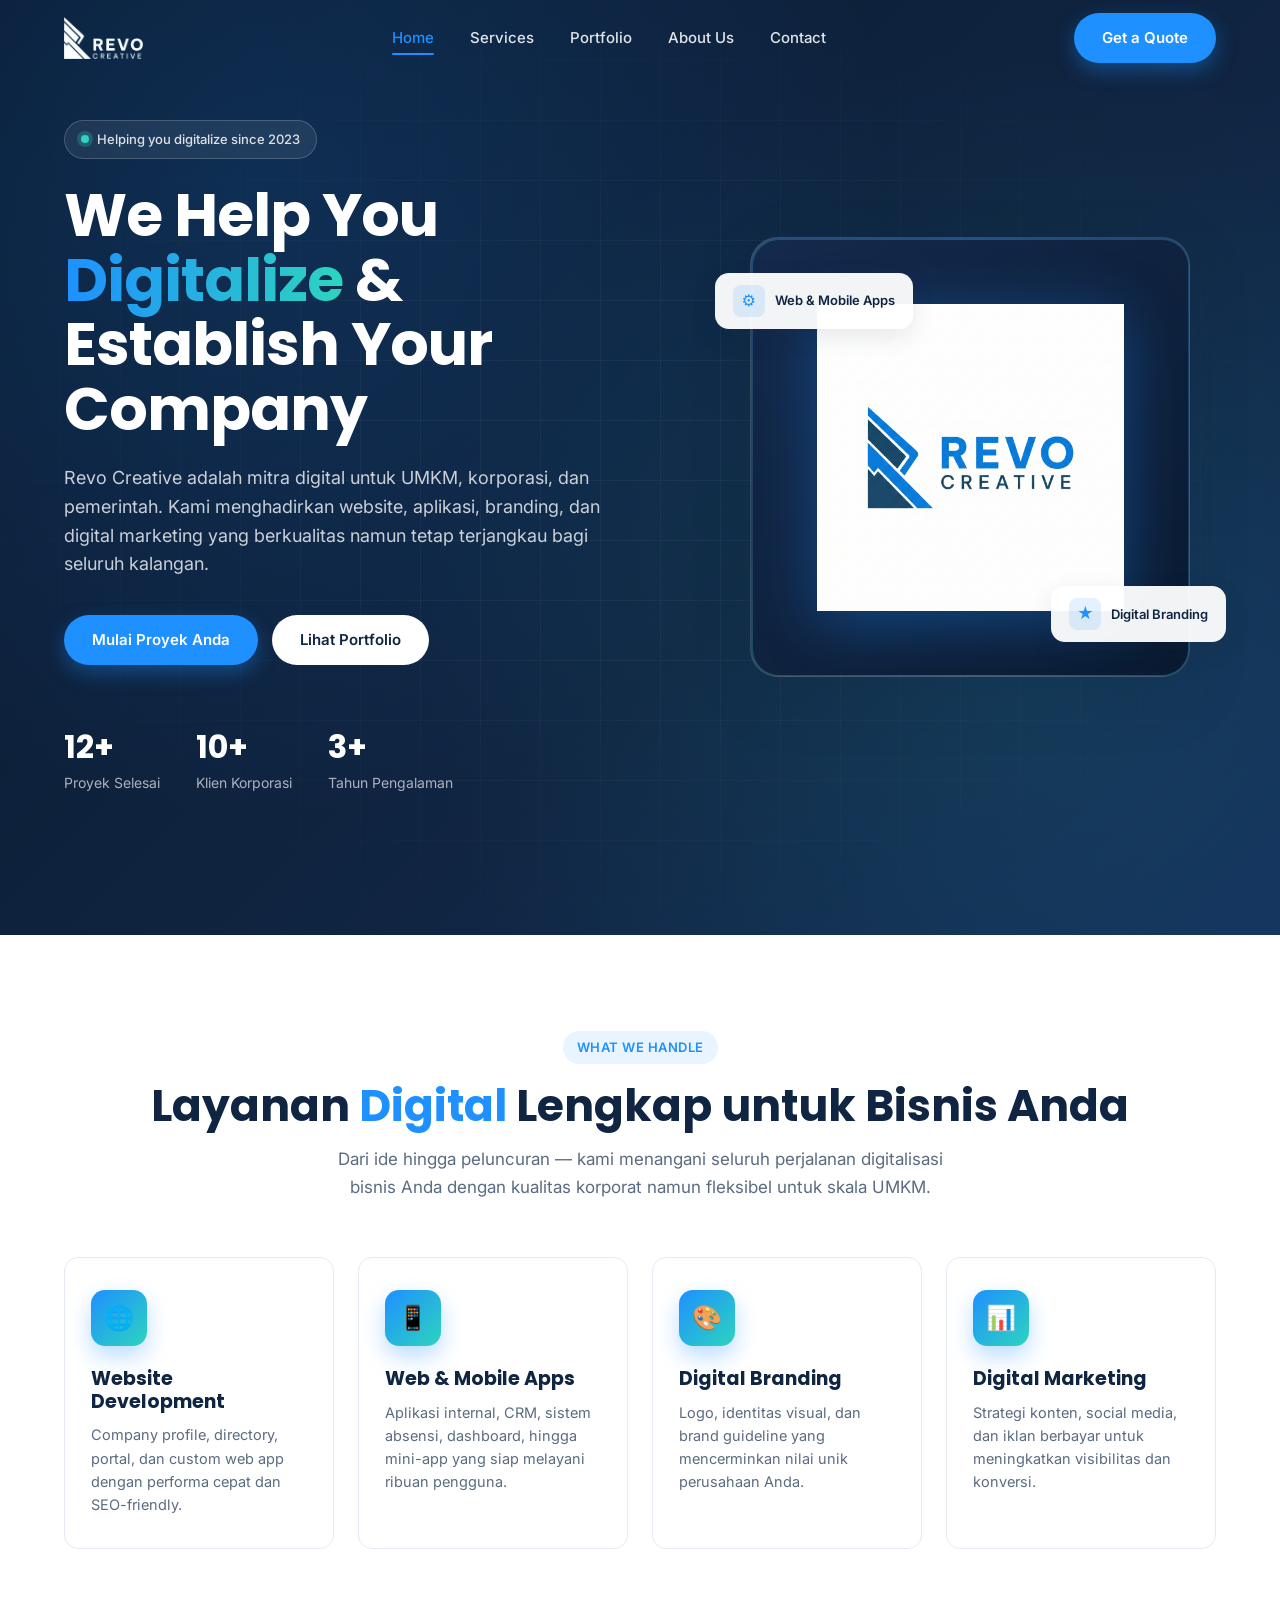
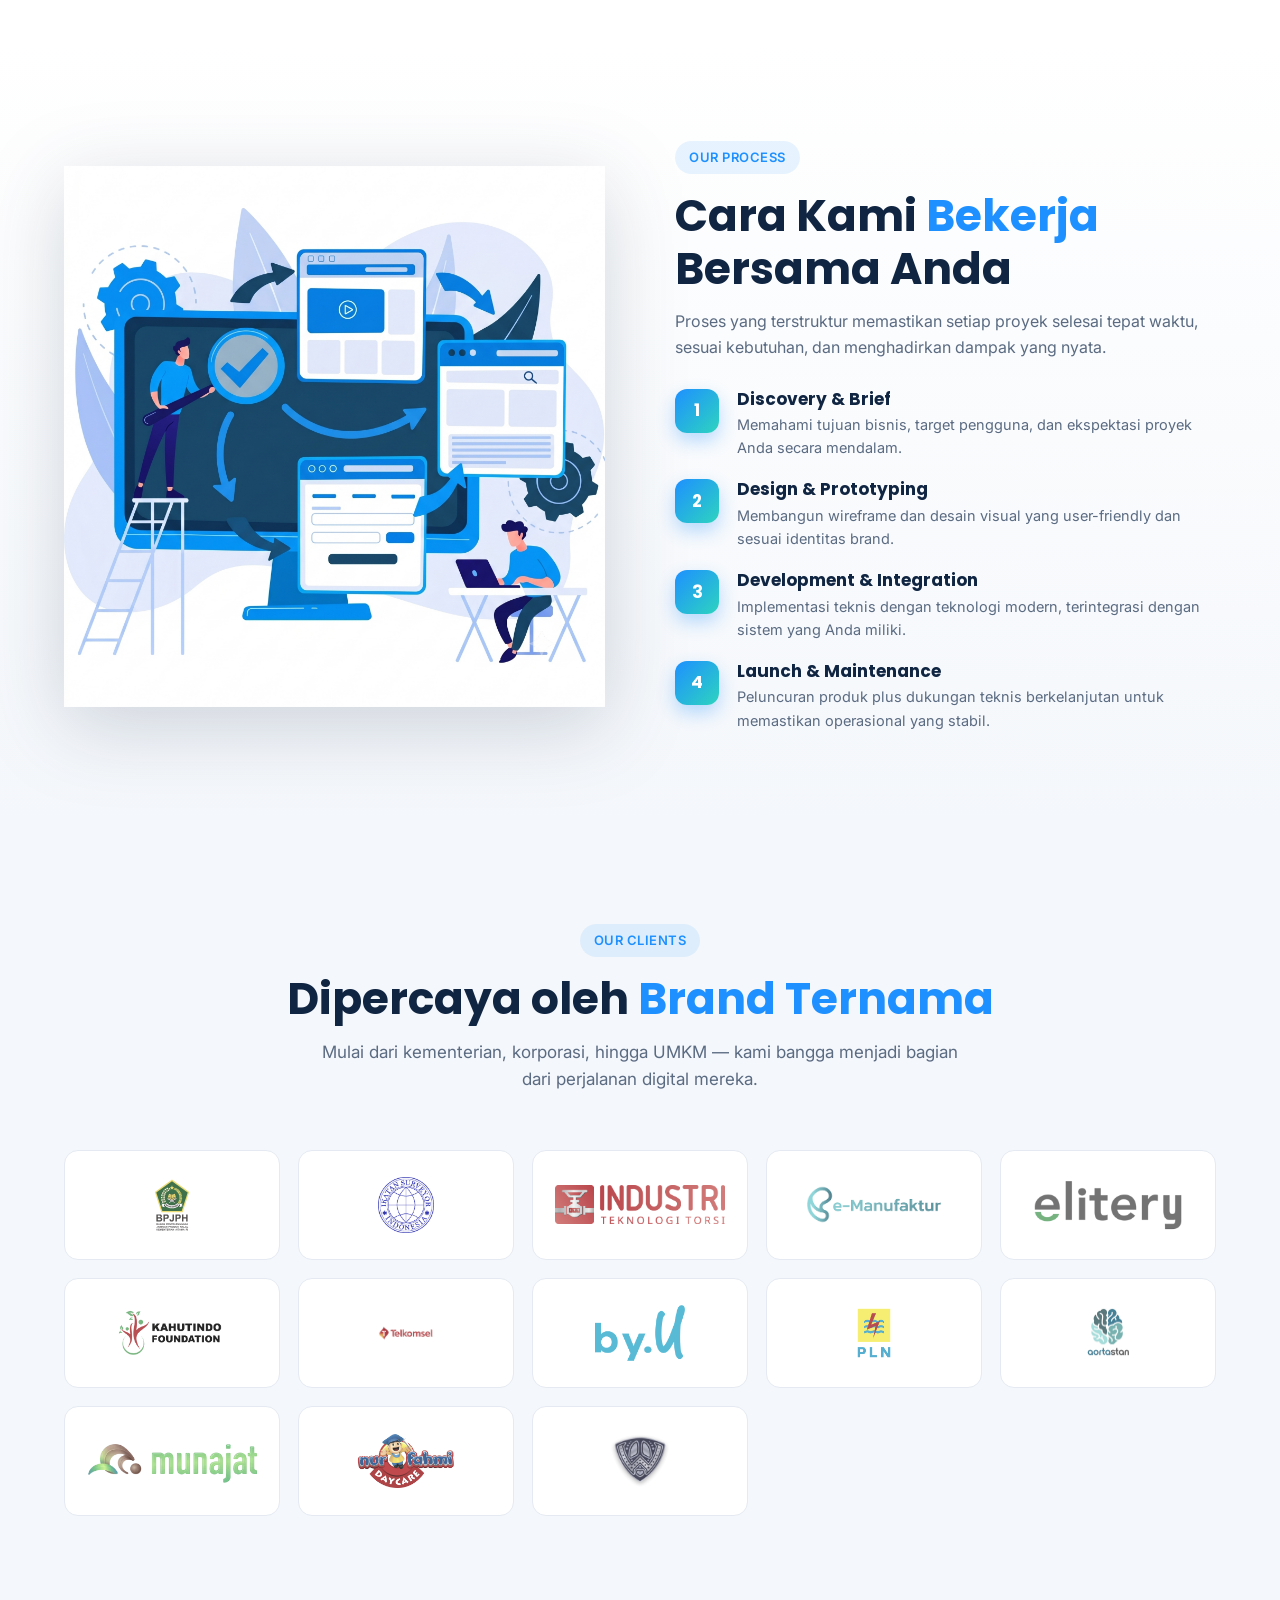
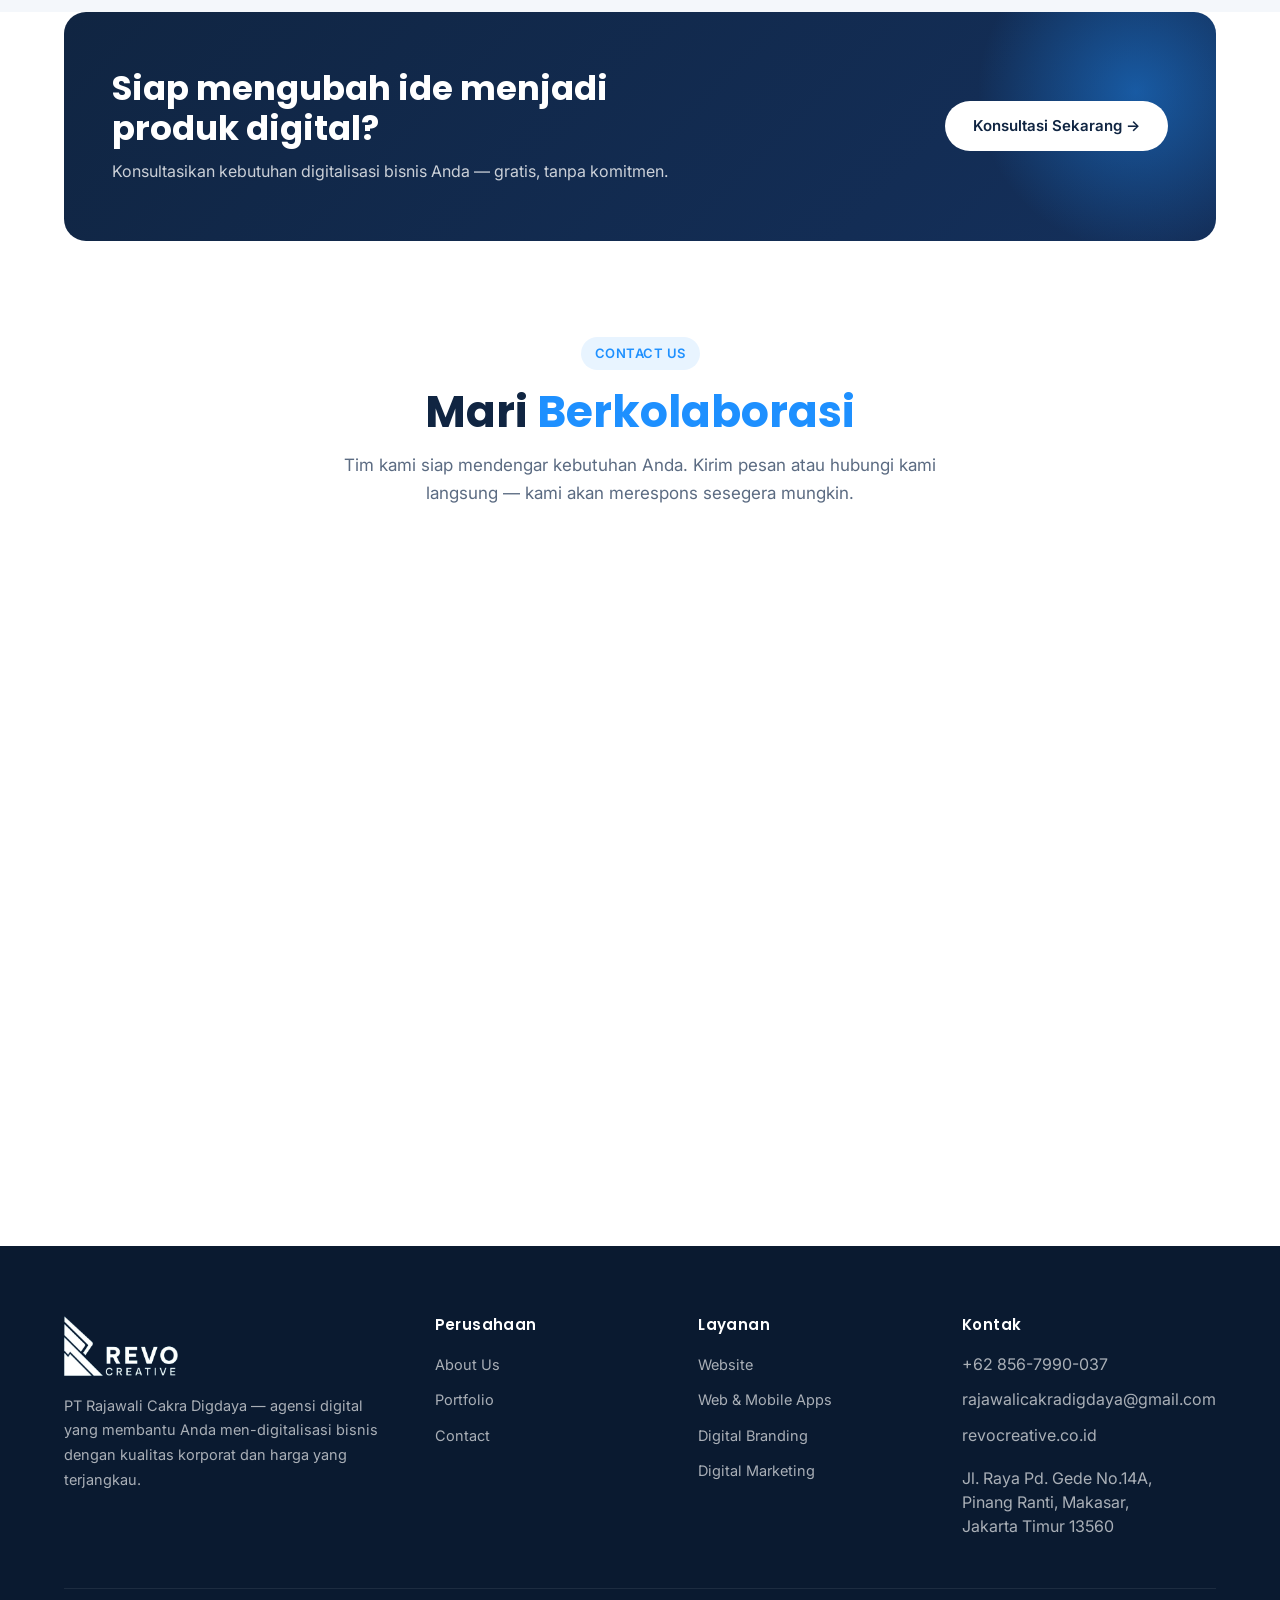
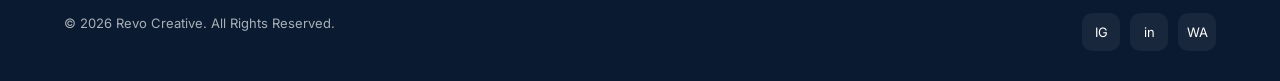
==== commit 3aafddc1: "DEV:Update ICON" ====
--- a/frontend/index.html
+++ b/frontend/index.html
@@ -32,8 +32,8 @@
   <meta name="twitter:image" content="https://revocreative.co.id/assets/revo-2024-horizontal-blue-zoomed-downscaled-removebg.webp" />
 
   <!-- Icons -->
-  <link rel="icon" href="assets/logo_revo_biru.png" type="image/png" />
-  <link rel="apple-touch-icon" href="assets/logo_revo_biru.png" />
+  <link rel="icon" href="assets/Logo-R-Biru.png" type="image/png" />
+  <link rel="apple-touch-icon" href="assets/Logo-R-Biru.png" />
 
   <!-- Fonts & Styles -->
   <link rel="preconnect" href="https://fonts.googleapis.com" />
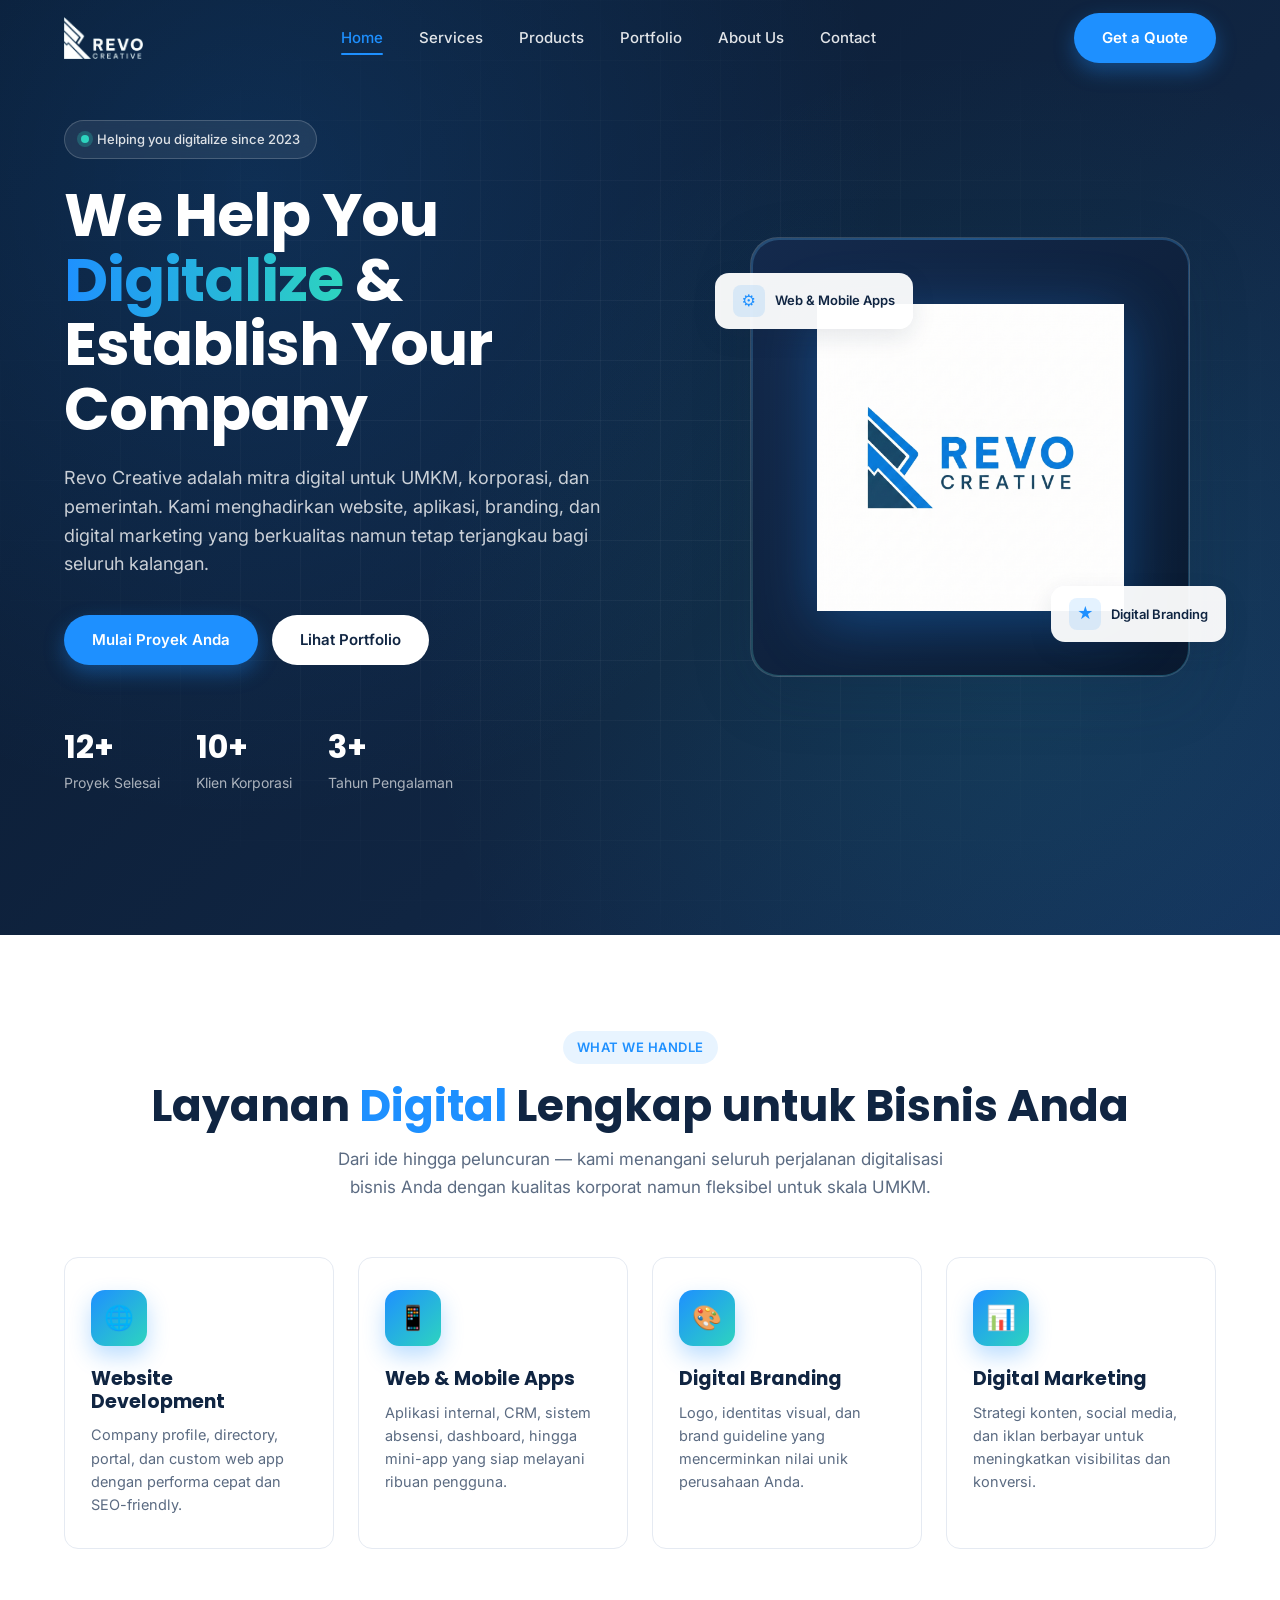
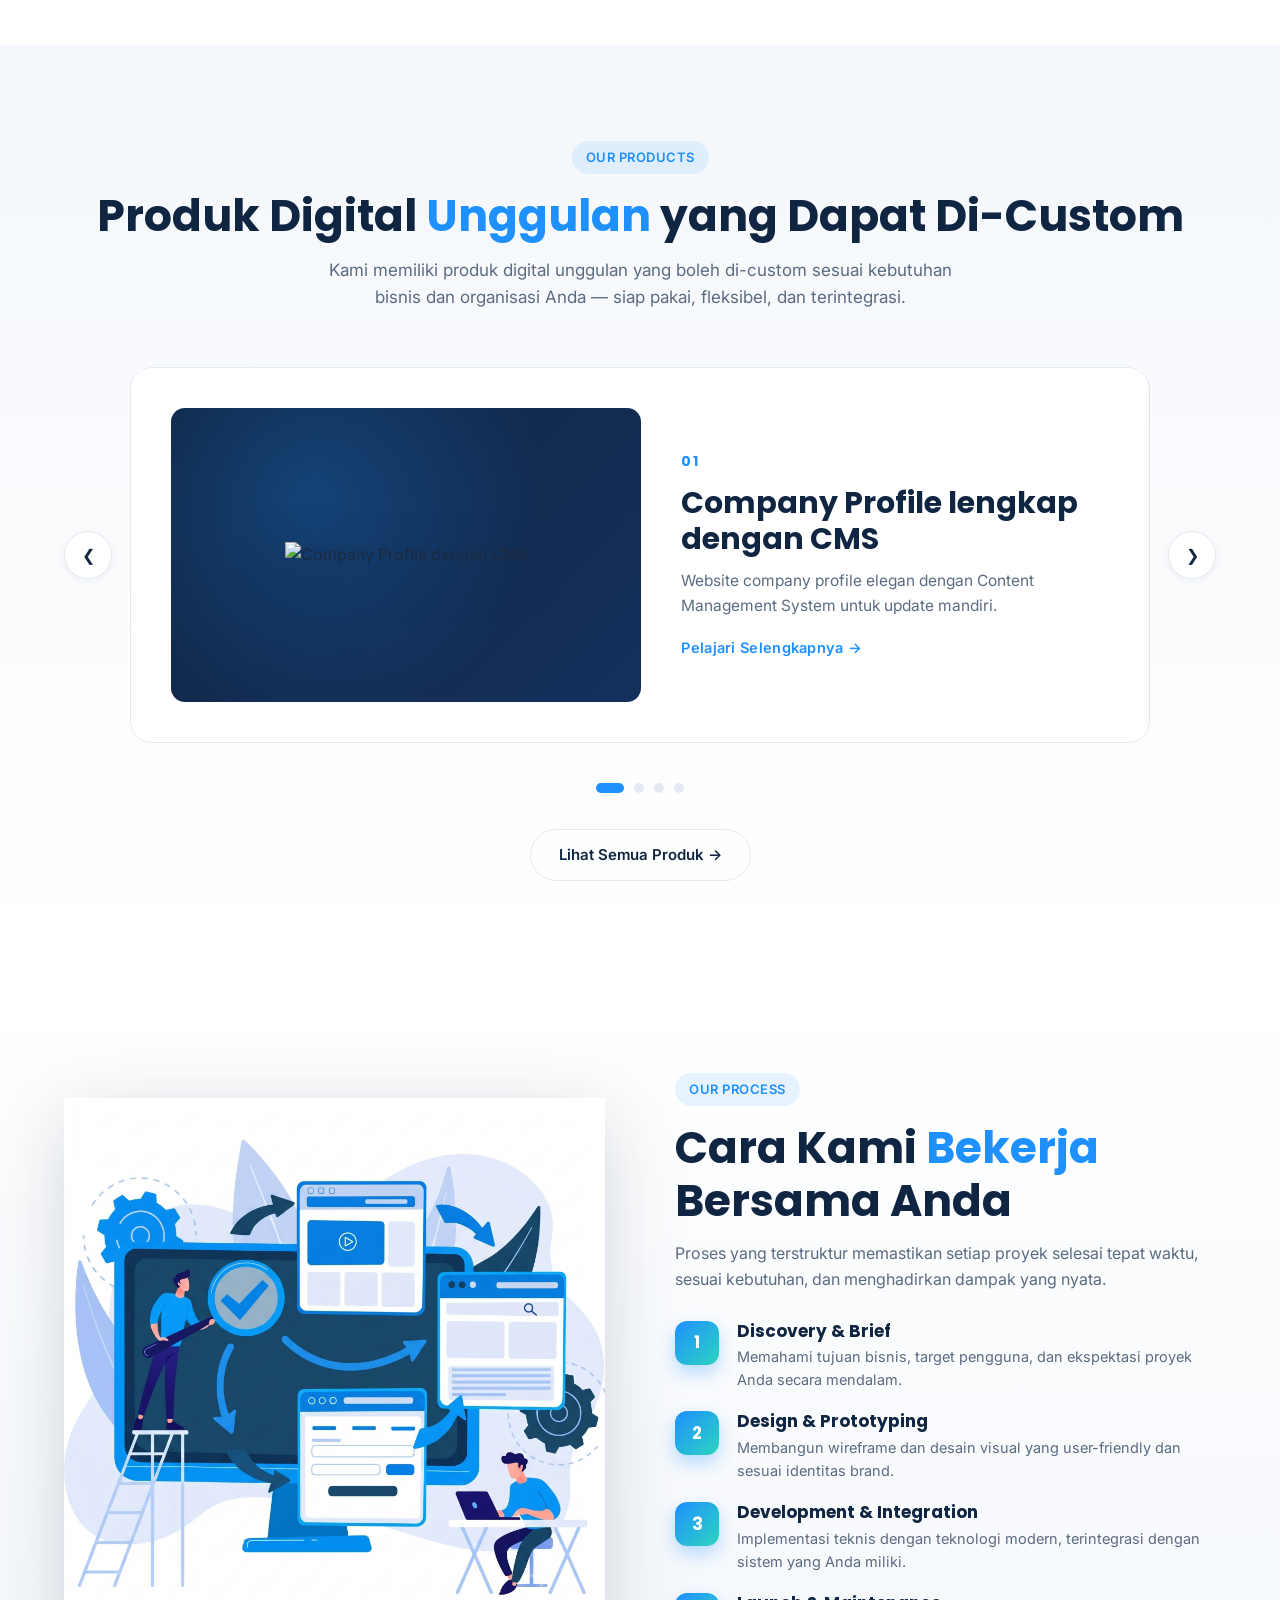
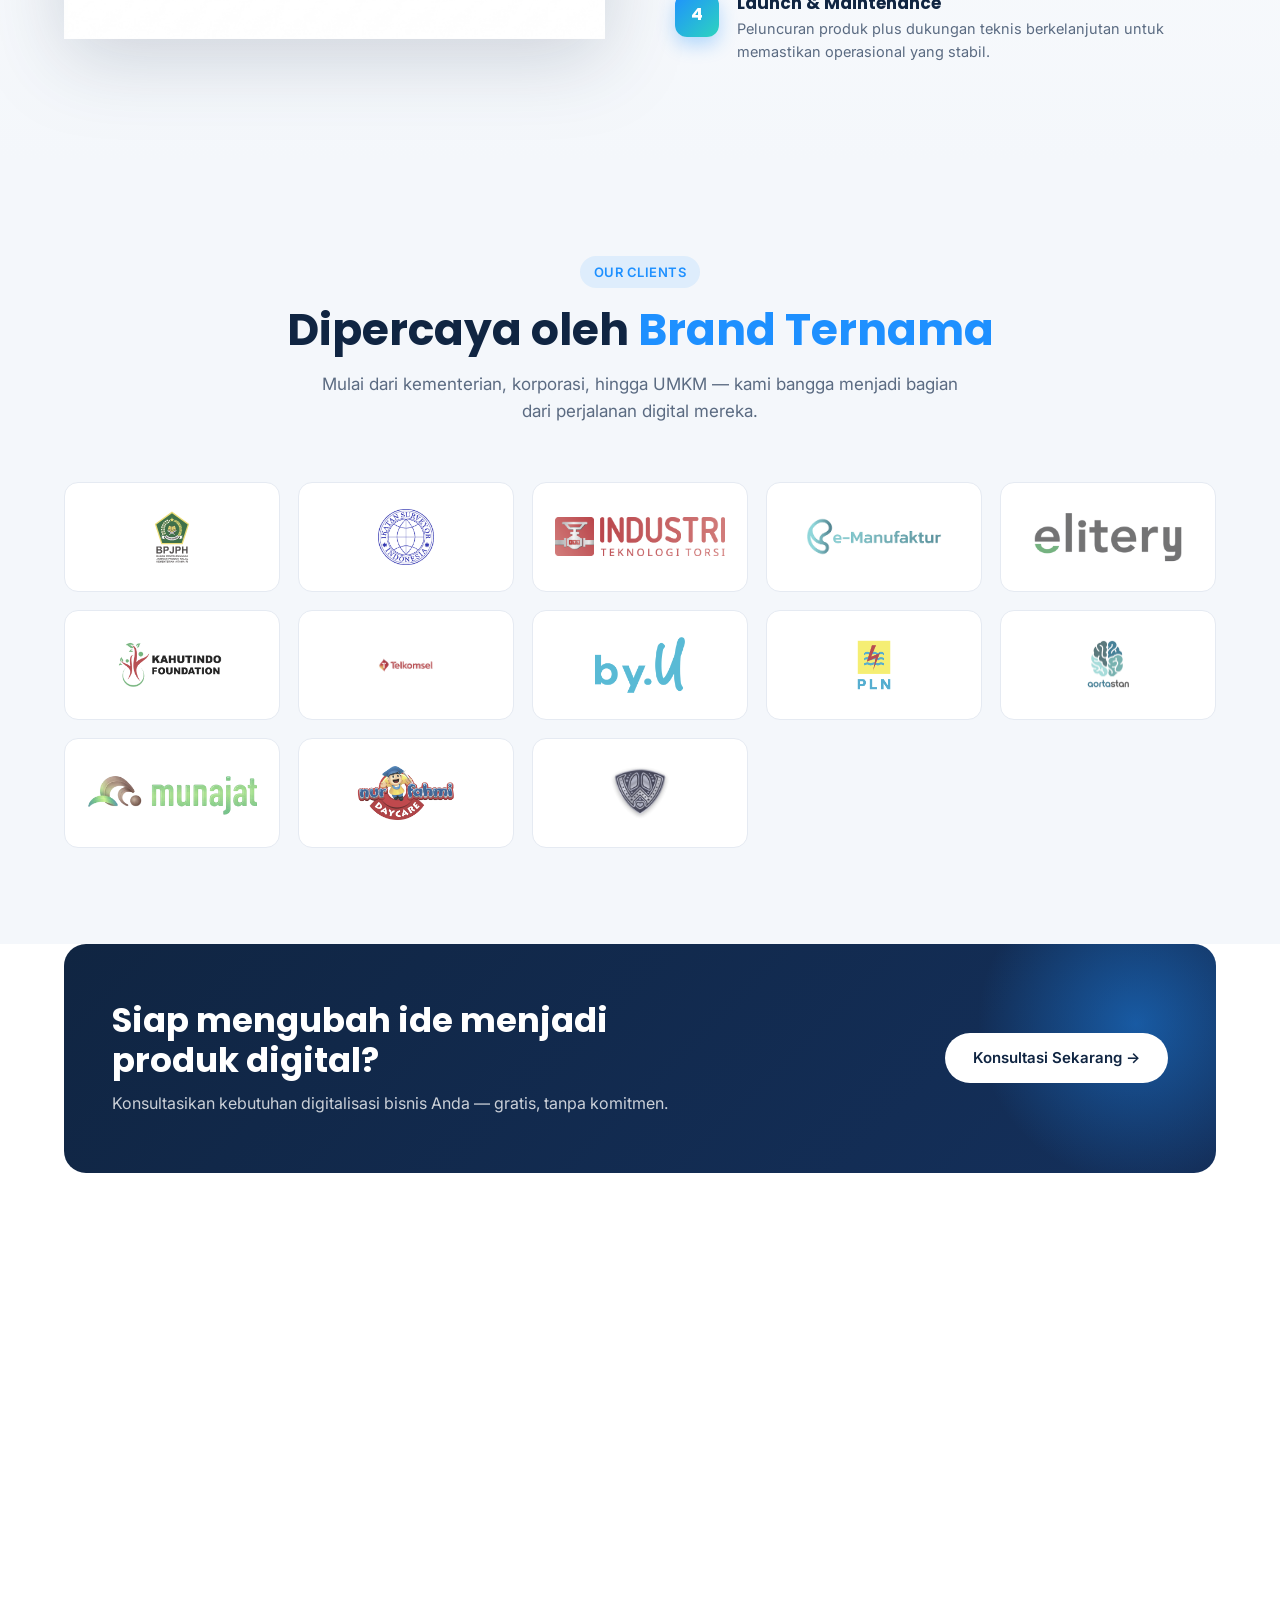
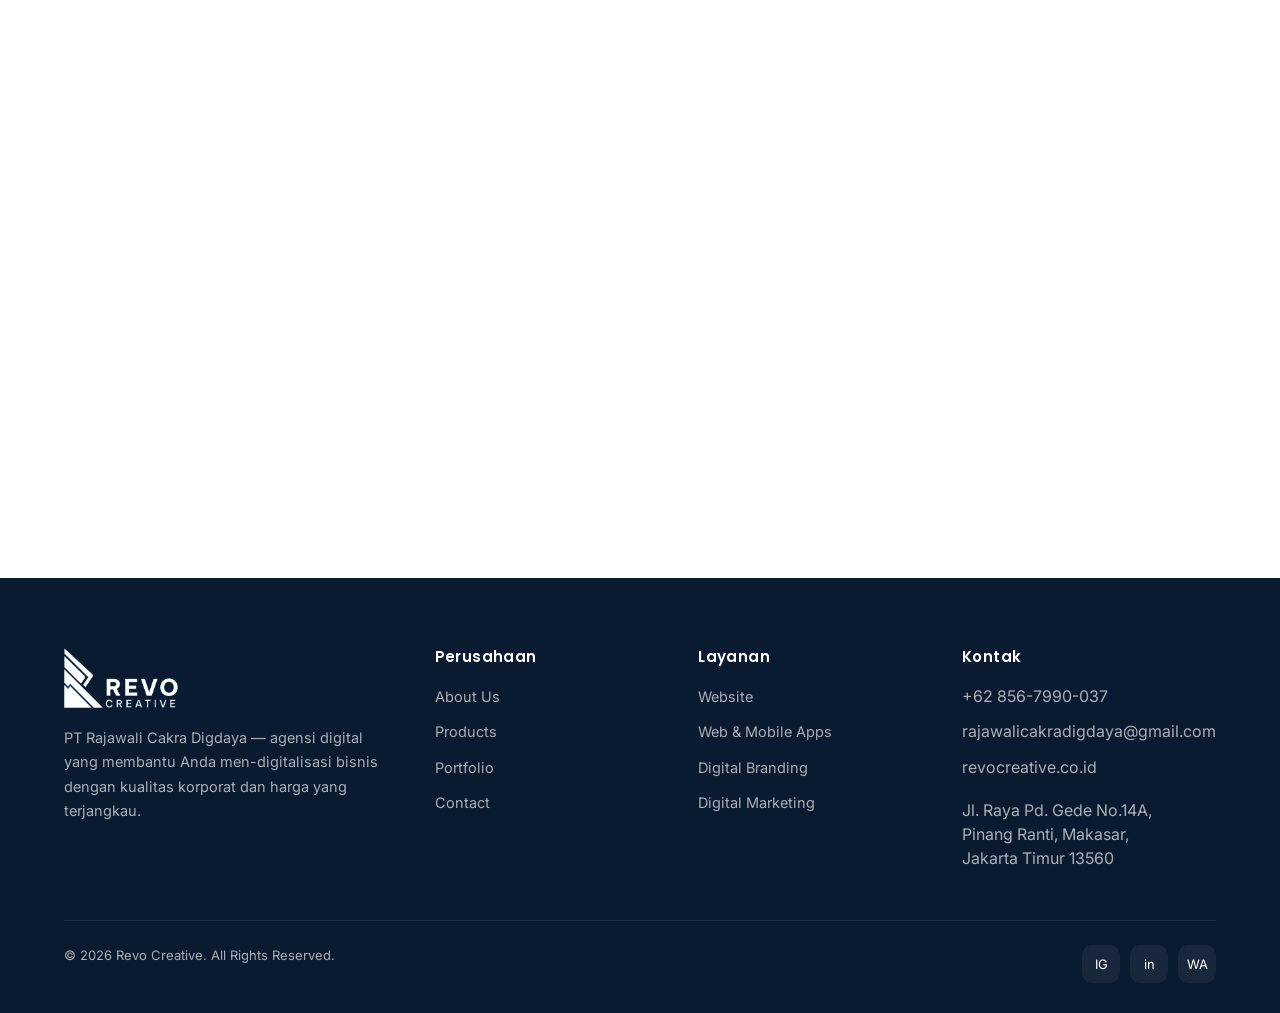
==== commit 9c55042d: "Dev:Update Products" ====
--- a/frontend/index.html
+++ b/frontend/index.html
@@ -102,6 +102,7 @@
         <ul class="nav-links">
           <li><a href="index.html">Home</a></li>
           <li><a href="#services">Services</a></li>
+          <li><a href="products.html">Products</a></li>
           <li><a href="portfolio.html">Portfolio</a></li>
           <li><a href="about.html">About Us</a></li>
           <li><a href="contact.html">Contact</a></li>
@@ -203,6 +204,89 @@
     </div>
   </section>
 
+  <!-- Products -->
+  <section class="section products-section" id="products">
+    <div class="container">
+      <div class="text-center reveal">
+        <span class="section-tag">Our Products</span>
+        <h2 class="section-title">Produk Digital <span>Unggulan</span> yang Dapat Di-Custom</h2>
+        <p class="section-subtitle center-block">
+          Kami memiliki produk digital unggulan yang boleh di-custom sesuai kebutuhan
+          bisnis dan organisasi Anda — siap pakai, fleksibel, dan terintegrasi.
+        </p>
+      </div>
+
+      <div class="products-carousel reveal" aria-roledescription="carousel">
+        <button class="carousel-arrow prev" aria-label="Previous product">&#10094;</button>
+
+        <div class="products-track-wrap">
+          <div class="products-track">
+            <a class="product-slide" href="products.html#company-profile-cms">
+              <div class="product-image">
+                <img src="assets/landing-page-cms.png" alt="Company Profile dengan CMS" loading="lazy" />
+              </div>
+              <div class="product-meta">
+                <span class="product-index">01</span>
+                <h3>Company Profile lengkap dengan CMS</h3>
+                <p>Website company profile elegan dengan Content Management System untuk update mandiri.</p>
+                <span class="product-link">Pelajari Selengkapnya &rarr;</span>
+              </div>
+            </a>
+
+            <a class="product-slide" href="products.html#erp-perusahaan">
+              <div class="product-image">
+                <img src="assets/ERP-Perusahaan.png" alt="ERP untuk Perusahaan" loading="lazy" />
+              </div>
+              <div class="product-meta">
+                <span class="product-index">02</span>
+                <h3>ERP untuk Perusahaan</h3>
+                <p>Sistem Enterprise Resource Planning untuk keuangan, persediaan, dan operasional.</p>
+                <span class="product-link">Pelajari Selengkapnya &rarr;</span>
+              </div>
+            </a>
+
+            <a class="product-slide" href="products.html#sistem-absensi">
+              <div class="product-image">
+                <img src="assets/sistem-absensi.png" alt="Sistem Absensi" loading="lazy" />
+              </div>
+              <div class="product-meta">
+                <span class="product-index">03</span>
+                <h3>Sistem Absensi</h3>
+                <p>Aplikasi absensi karyawan dengan geo-tagging, foto verifikasi, dan rekap otomatis.</p>
+                <span class="product-link">Pelajari Selengkapnya &rarr;</span>
+              </div>
+            </a>
+
+            <a class="product-slide" href="products.html#sistem-keanggotaan">
+              <div class="product-image">
+                <img src="assets/sistem-anggota.png" alt="Sistem Keanggotaan Organisasi" loading="lazy" />
+              </div>
+              <div class="product-meta">
+                <span class="product-index">04</span>
+                <h3>Sistem Keanggotaan Organisasi</h3>
+                <p>Membership management untuk organisasi & komunitas — pendaftaran, verifikasi, hingga iuran.</p>
+                <span class="product-link">Pelajari Selengkapnya &rarr;</span>
+              </div>
+            </a>
+          </div>
+        </div>
+
+        <button class="carousel-arrow next" aria-label="Next product">&#10095;</button>
+
+        <div class="carousel-dots" role="tablist" aria-label="Product slides">
+          <button class="carousel-dot active" data-slide="0" aria-label="Slide 1"></button>
+          <button class="carousel-dot" data-slide="1" aria-label="Slide 2"></button>
+          <button class="carousel-dot" data-slide="2" aria-label="Slide 3"></button>
+          <button class="carousel-dot" data-slide="3" aria-label="Slide 4"></button>
+        </div>
+      </div>
+
+      <div class="text-center" style="margin-top:36px;">
+        <a href="products.html" class="btn btn-ghost">Lihat Semua Produk &rarr;</a>
+      </div>
+    </div>
+  </section>
+
   <!-- Our Process -->
   <section class="section" style="background:linear-gradient(180deg,#fff 0%,#F4F7FB 100%);">
     <div class="container">
@@ -403,6 +487,7 @@
           <h5>Perusahaan</h5>
           <ul>
             <li><a href="about.html">About Us</a></li>
+            <li><a href="products.html">Products</a></li>
             <li><a href="portfolio.html">Portfolio</a></li>
             <li><a href="contact.html">Contact</a></li>
           </ul>
--- a/frontend/css/style.css
+++ b/frontend/css/style.css
@@ -918,6 +918,342 @@
   border-radius: 999px;
   font-size: 12px;
   font-weight: 500;
+}
+
+/* =========================
+   Products carousel (index.html)
+   ========================= */
+.products-section {
+  background: linear-gradient(180deg, #F4F7FB 0%, #FFFFFF 100%);
+}
+
+.products-carousel {
+  position: relative;
+  display: grid;
+  grid-template-columns: 48px 1fr 48px;
+  align-items: center;
+  gap: 18px;
+}
+
+.products-track-wrap {
+  overflow: hidden;
+  border-radius: var(--radius-lg);
+}
+
+.products-track {
+  display: flex;
+  transition: transform 0.6s cubic-bezier(0.4, 0, 0.2, 1);
+  will-change: transform;
+}
+
+.product-slide {
+  flex: 0 0 100%;
+  min-width: 0;
+  display: grid;
+  grid-template-columns: 1.1fr 1fr;
+  gap: 40px;
+  align-items: center;
+  background: var(--color-white);
+  border: 1px solid var(--color-border);
+  border-radius: var(--radius-lg);
+  padding: 40px;
+  color: inherit;
+  transition: box-shadow var(--transition), transform var(--transition);
+  box-shadow: var(--shadow-sm);
+}
+
+.product-slide:hover {
+  box-shadow: var(--shadow-md);
+  transform: translateY(-2px);
+}
+
+.product-image {
+  position: relative;
+  border-radius: var(--radius-md);
+  overflow: hidden;
+  background: linear-gradient(135deg, #102542, #14305c);
+  aspect-ratio: 16 / 10;
+  display: grid;
+  place-items: center;
+  padding: 22px;
+}
+
+.product-image::after {
+  content: "";
+  position: absolute;
+  inset: 0;
+  background: radial-gradient(circle at 30% 30%, rgba(30,144,255,0.25), transparent 60%);
+  pointer-events: none;
+}
+
+.product-image img {
+  position: relative;
+  z-index: 1;
+  max-width: 100%;
+  max-height: 100%;
+  width: auto;
+  object-fit: contain;
+  filter: drop-shadow(0 14px 28px rgba(0,0,0,0.35));
+}
+
+.product-meta {
+  display: flex;
+  flex-direction: column;
+}
+
+.product-index {
+  font-family: var(--font-heading);
+  font-size: 14px;
+  font-weight: 700;
+  letter-spacing: 2px;
+  color: var(--color-primary);
+  margin-bottom: 12px;
+}
+
+.product-meta h3 {
+  font-size: clamp(22px, 2.8vw, 30px);
+  margin-bottom: 12px;
+  line-height: 1.2;
+}
+
+.product-meta p {
+  color: var(--color-muted);
+  font-size: 15.5px;
+  margin-bottom: 18px;
+}
+
+.product-link {
+  font-weight: 600;
+  color: var(--color-primary);
+  font-size: 14.5px;
+  letter-spacing: 0.3px;
+  transition: gap var(--transition), color var(--transition);
+  display: inline-flex;
+  align-items: center;
+  gap: 6px;
+  width: max-content;
+}
+
+.product-slide:hover .product-link {
+  gap: 10px;
+  color: var(--color-primary-dark);
+}
+
+/* Arrows */
+.carousel-arrow {
+  width: 48px;
+  height: 48px;
+  border-radius: 50%;
+  background: var(--color-white);
+  border: 1.5px solid var(--color-border);
+  color: var(--color-navy);
+  font-size: 16px;
+  cursor: pointer;
+  display: grid;
+  place-items: center;
+  transition: all var(--transition);
+  box-shadow: var(--shadow-sm);
+}
+
+.carousel-arrow:hover {
+  background: var(--color-primary);
+  color: var(--color-white);
+  border-color: var(--color-primary);
+  transform: scale(1.05);
+}
+
+/* Dots */
+.carousel-dots {
+  grid-column: 1 / -1;
+  display: flex;
+  justify-content: center;
+  gap: 10px;
+  margin-top: 22px;
+}
+
+.carousel-dot {
+  width: 10px;
+  height: 10px;
+  border-radius: 50%;
+  background: var(--color-border);
+  border: none;
+  cursor: pointer;
+  padding: 0;
+  transition: all var(--transition);
+}
+
+.carousel-dot:hover { background: rgba(30,144,255,0.4); }
+
+.carousel-dot.active {
+  background: var(--color-primary);
+  width: 28px;
+  border-radius: 999px;
+}
+
+/* =========================
+   Products detail page (products.html)
+   ========================= */
+.product-quicknav {
+  display: grid;
+  grid-template-columns: repeat(4, 1fr);
+  gap: 14px;
+}
+
+.product-quicknav-item {
+  display: flex;
+  align-items: center;
+  gap: 12px;
+  padding: 16px 18px;
+  background: var(--color-white);
+  border: 1px solid var(--color-border);
+  border-radius: var(--radius-md);
+  font-size: 14.5px;
+  font-weight: 600;
+  color: var(--color-navy);
+  transition: all var(--transition);
+}
+
+.product-quicknav-item:hover {
+  border-color: var(--color-primary);
+  color: var(--color-primary);
+  transform: translateY(-3px);
+  box-shadow: var(--shadow-sm);
+}
+
+.product-quicknav-item .qn-num {
+  width: 34px;
+  height: 34px;
+  border-radius: 10px;
+  background: linear-gradient(135deg, var(--color-primary), #2DD4BF);
+  color: var(--color-white);
+  display: grid;
+  place-items: center;
+  font-family: var(--font-heading);
+  font-size: 13px;
+  font-weight: 700;
+  flex-shrink: 0;
+}
+
+.product-detail.alt {
+  background: linear-gradient(180deg, #F4F7FB 0%, #FFFFFF 100%);
+}
+
+.product-block {
+  display: grid;
+  grid-template-columns: 1fr 1fr;
+  gap: 70px;
+  align-items: center;
+}
+
+.product-block.reverse {
+  direction: rtl;
+}
+
+.product-block.reverse > * {
+  direction: ltr;
+}
+
+.product-visual {
+  position: relative;
+  border-radius: var(--radius-lg);
+  background: linear-gradient(135deg, #102542, #14305c);
+  padding: 40px;
+  aspect-ratio: 4 / 3;
+  display: grid;
+  place-items: center;
+  overflow: hidden;
+  box-shadow: var(--shadow-lg);
+}
+
+.product-visual::before {
+  content: "";
+  position: absolute;
+  inset: 0;
+  background:
+    radial-gradient(circle at 20% 20%, rgba(30,144,255,0.30), transparent 50%),
+    radial-gradient(circle at 80% 80%, rgba(45,212,191,0.20), transparent 55%);
+}
+
+.product-visual img {
+  position: relative;
+  z-index: 1;
+  max-width: 100%;
+  max-height: 100%;
+  width: auto;
+  object-fit: contain;
+  filter: drop-shadow(0 18px 36px rgba(0,0,0,0.4));
+}
+
+.product-visual .glow {
+  position: absolute;
+  width: 70%;
+  height: 70%;
+  top: 15%; left: 15%;
+  background: radial-gradient(circle, rgba(30, 144, 255, 0.22) 0%, transparent 70%);
+  filter: blur(40px);
+}
+
+.product-content p {
+  color: var(--color-muted);
+  font-size: 16px;
+  margin-top: 14px;
+}
+
+.product-content p strong {
+  color: var(--color-navy);
+}
+
+.product-features {
+  list-style: none;
+  margin-top: 22px;
+  display: flex;
+  flex-direction: column;
+  gap: 12px;
+}
+
+.product-features li {
+  display: flex;
+  align-items: flex-start;
+  gap: 12px;
+  color: var(--color-text);
+  font-size: 15px;
+}
+
+.product-features .check {
+  flex-shrink: 0;
+  width: 24px;
+  height: 24px;
+  border-radius: 50%;
+  background: rgba(30, 144, 255, 0.12);
+  color: var(--color-primary);
+  display: grid;
+  place-items: center;
+  font-size: 12px;
+  font-weight: 700;
+  margin-top: 2px;
+}
+
+@media (max-width: 1024px) {
+  .product-slide {
+    grid-template-columns: 1fr;
+    padding: 28px;
+    gap: 24px;
+  }
+  .products-carousel {
+    grid-template-columns: 40px 1fr 40px;
+    gap: 10px;
+  }
+  .carousel-arrow { width: 40px; height: 40px; }
+  .product-quicknav { grid-template-columns: repeat(2, 1fr); }
+  .product-block { grid-template-columns: 1fr; gap: 40px; }
+  .product-block.reverse { direction: ltr; }
+}
+
+@media (max-width: 720px) {
+  .product-slide { padding: 22px; }
+  .product-image { aspect-ratio: 16 / 11; }
+  .product-quicknav { grid-template-columns: 1fr; }
+  .product-visual { padding: 24px; aspect-ratio: 4 / 3.4; }
 }
 
 /* =========================
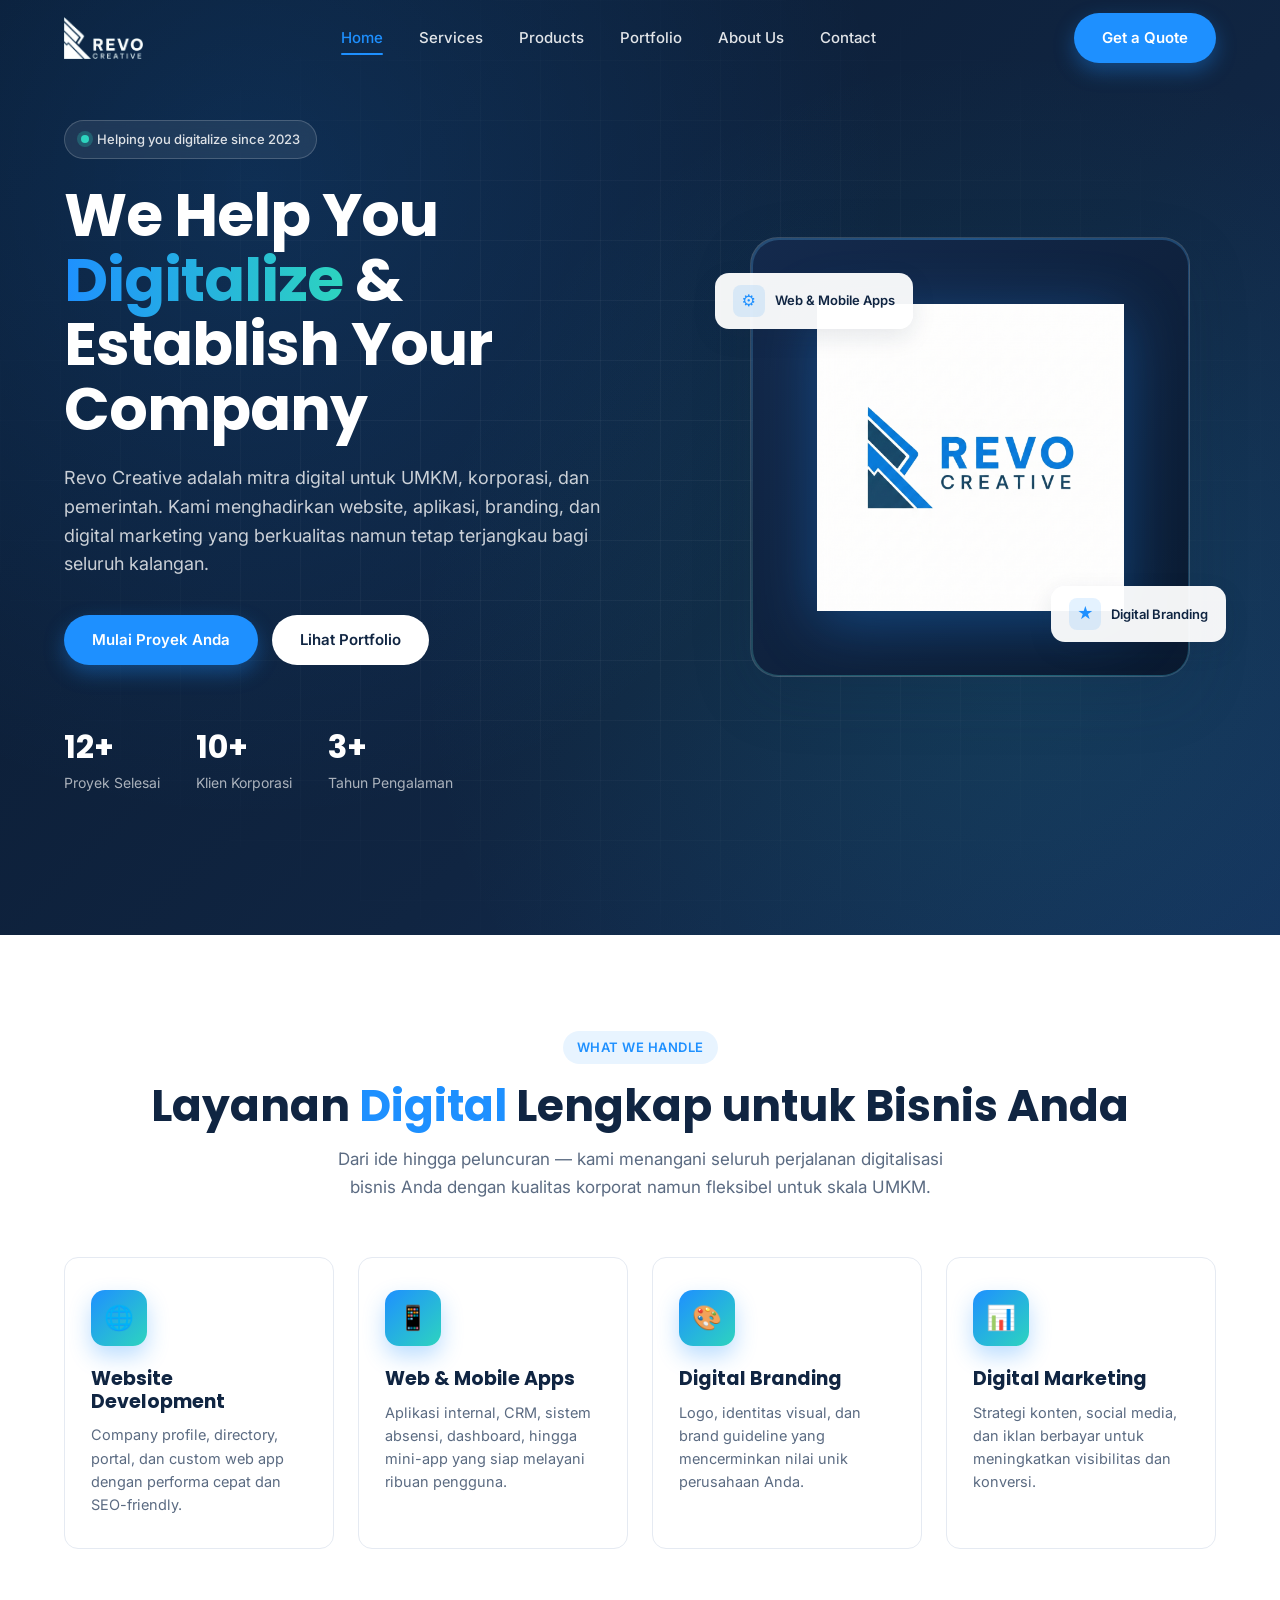
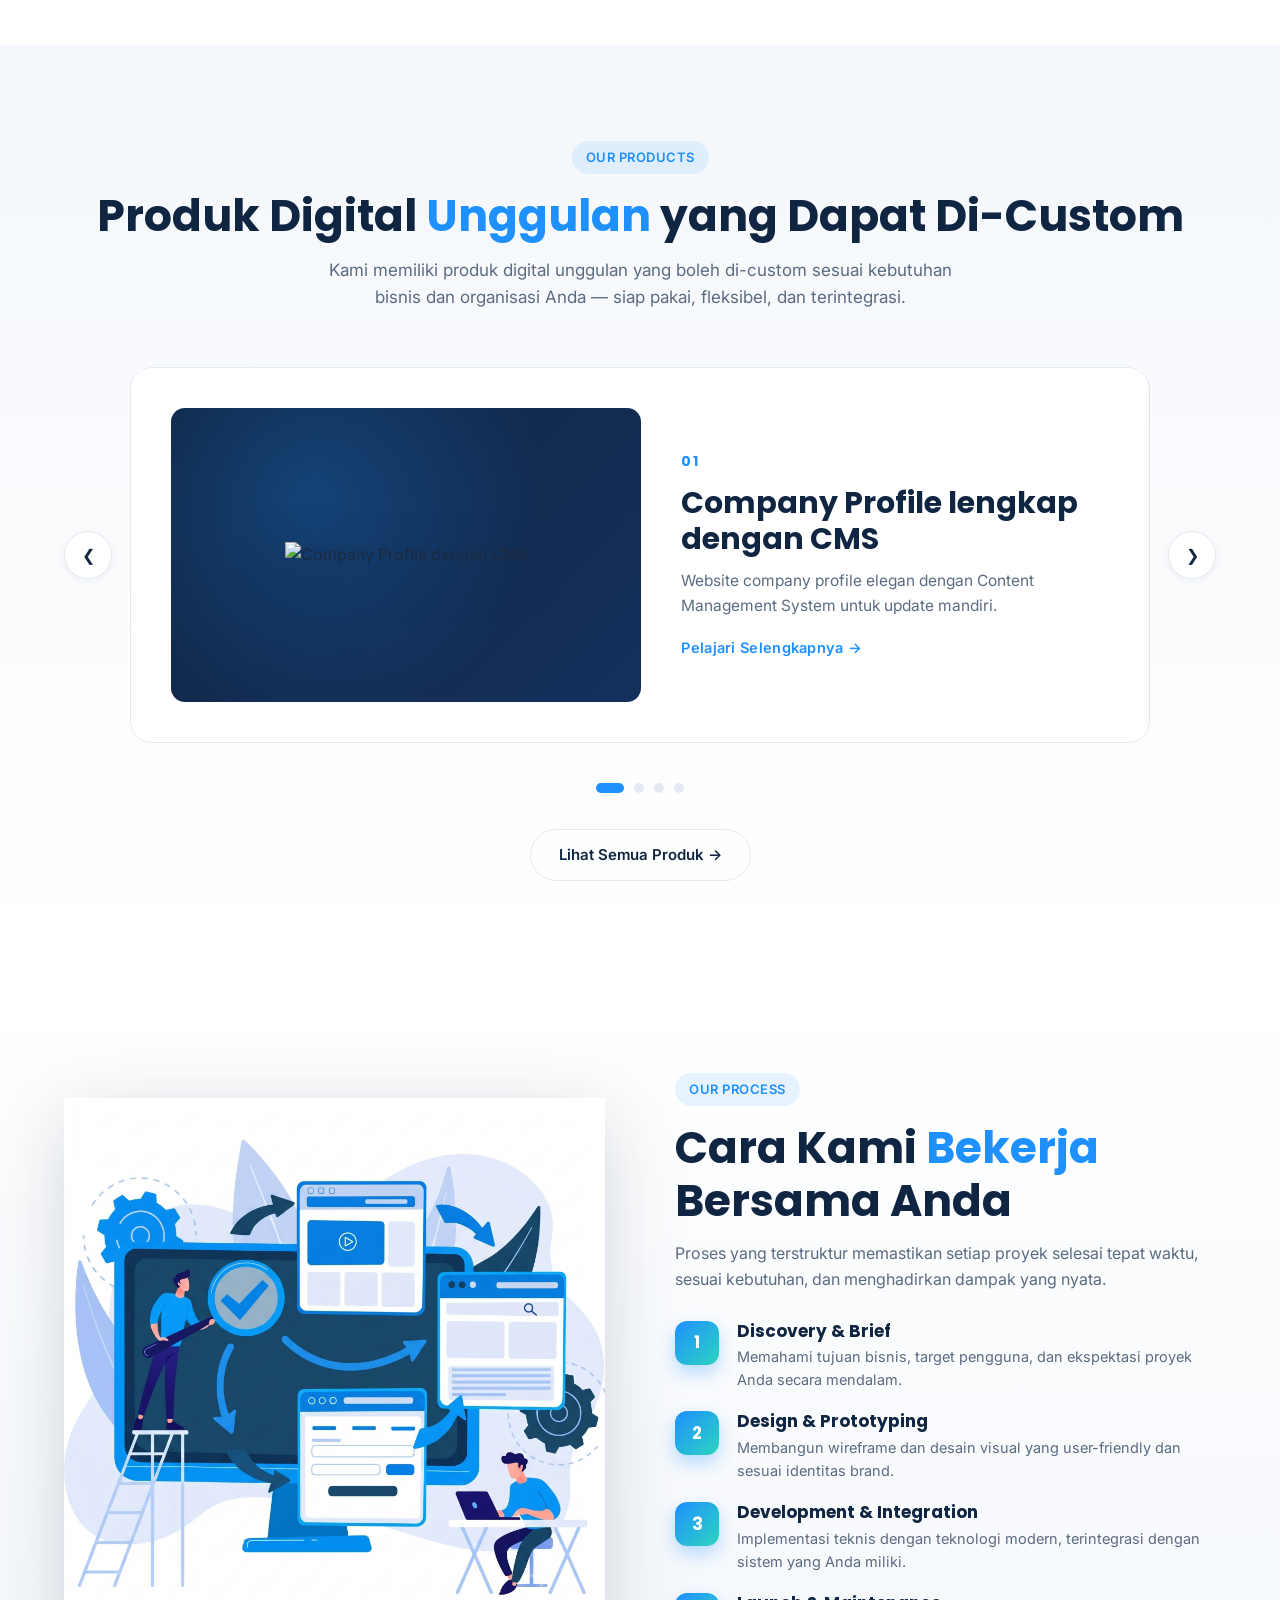
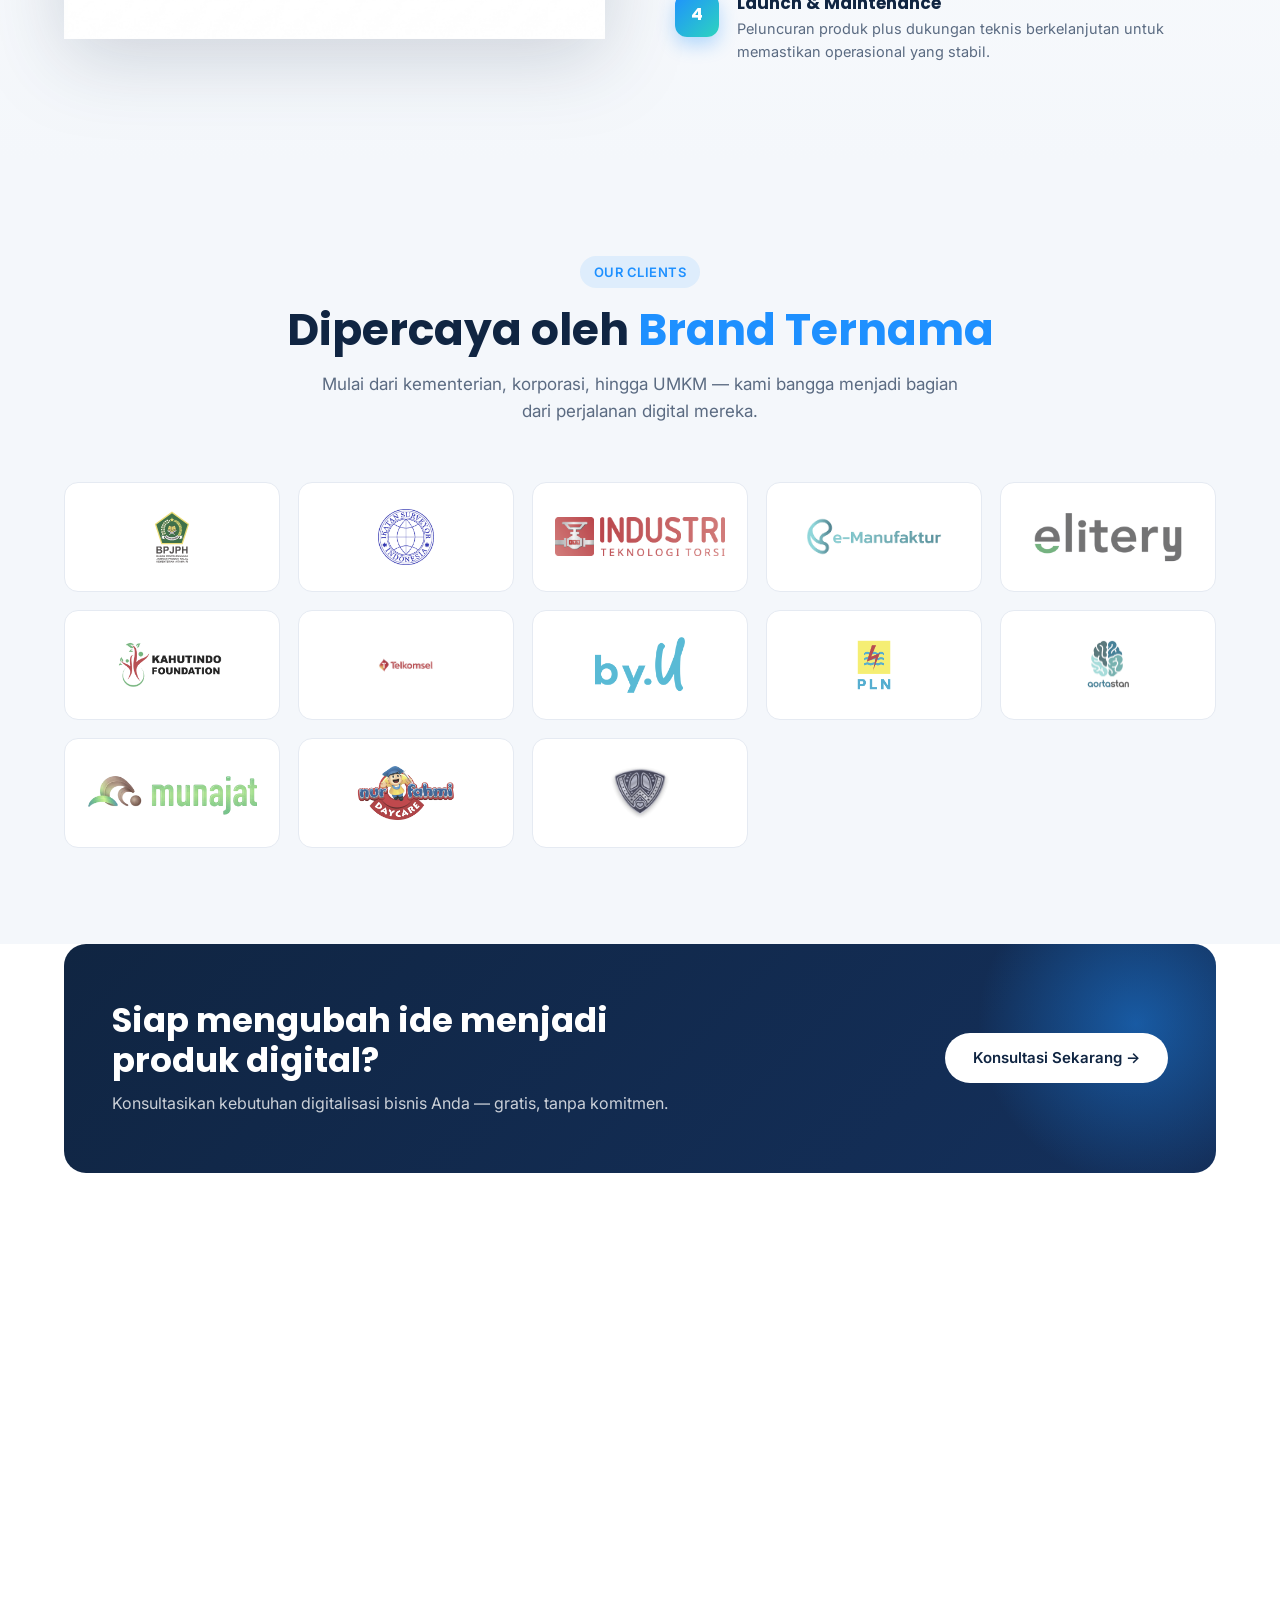
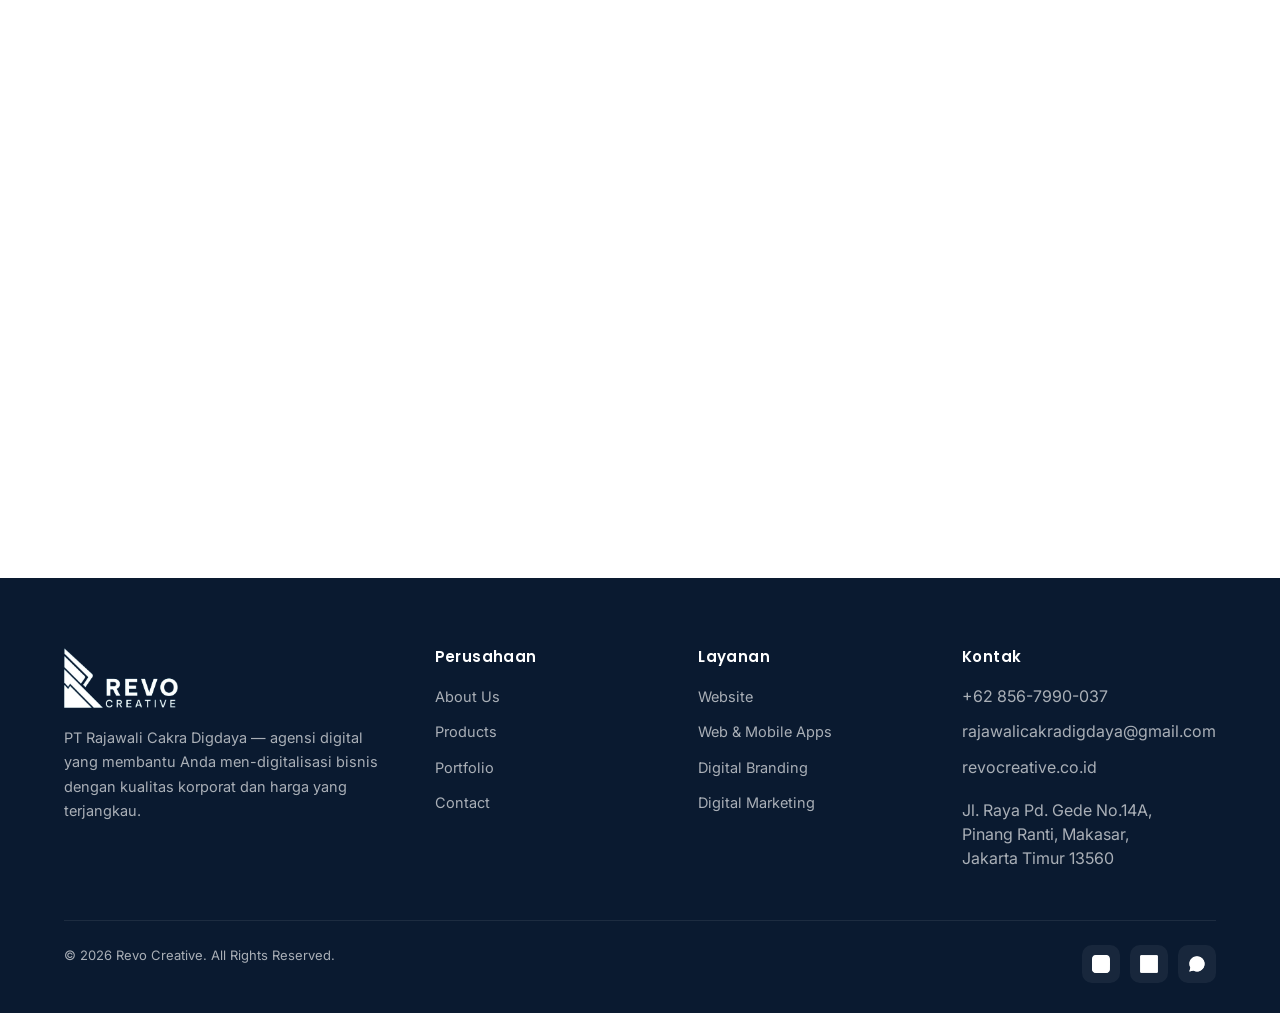
==== commit f78ac321: "Bug:Perbaikan Nomor WA dan Icon" ====
--- a/frontend/index.html
+++ b/frontend/index.html
@@ -514,9 +514,9 @@
       <div class="footer-bottom">
         <div>© <span id="year">2025</span> Revo Creative. All Rights Reserved.</div>
         <div class="socials">
-          <a class="social-ico" href="https://www.instagram.com/revocreative_id/" target="_blank" rel="noopener" aria-label="Instagram Revo Creative">IG</a>
-          <a class="social-ico" href="https://www.linkedin.com/company/101702844" target="_blank" rel="noopener" aria-label="LinkedIn Revo Creative">in</a>
-          <a class="social-ico" href="https://wa.me/+628567990037" target="_blank" rel="noopener" aria-label="WhatsApp Revo Creative">WA</a>
+          <a class="social-ico" href="https://www.instagram.com/revocreative_id/" target="_blank" rel="noopener" aria-label="Instagram Revo Creative"><img src="assets/icon/Instagram-logo.svg" alt="Instagram" /></a>
+          <a class="social-ico" href="https://www.linkedin.com/company/101702844" target="_blank" rel="noopener" aria-label="LinkedIn Revo Creative"><img src="assets/icon/linkedin-logo.png" alt="LinkedIn" /></a>
+          <a class="social-ico" href="https://wa.me/+628567990037" target="_blank" rel="noopener" aria-label="WhatsApp Revo Creative"><img src="assets/icon/WhatsApp-logo.svg" alt="WhatsApp" /></a>
         </div>
       </div>
     </div>
--- a/frontend/css/style.css
+++ b/frontend/css/style.css
@@ -34,6 +34,7 @@
 html {
   scroll-behavior: smooth;
   scroll-padding-top: 80px;
+  overflow-x: hidden;
 }
 
 body {
@@ -43,6 +44,8 @@
   line-height: 1.6;
   font-size: 16px;
   -webkit-font-smoothing: antialiased;
+  overflow-x: hidden;
+  width: 100%;
 }
 
 img {
@@ -311,7 +314,7 @@
 
 .hero-grid {
   display: grid;
-  grid-template-columns: 1.1fr 0.9fr;
+  grid-template-columns: minmax(0, 1.1fr) minmax(0, 0.9fr);
   align-items: center;
   gap: 60px;
   position: relative;
@@ -930,7 +933,7 @@
 .products-carousel {
   position: relative;
   display: grid;
-  grid-template-columns: 48px 1fr 48px;
+  grid-template-columns: 48px minmax(0, 1fr) 48px;
   align-items: center;
   gap: 18px;
 }
@@ -938,6 +941,7 @@
 .products-track-wrap {
   overflow: hidden;
   border-radius: var(--radius-lg);
+  min-width: 0;
 }
 
 .products-track {
@@ -1240,7 +1244,7 @@
     gap: 24px;
   }
   .products-carousel {
-    grid-template-columns: 40px 1fr 40px;
+    grid-template-columns: 40px minmax(0, 1fr) 40px;
     gap: 10px;
   }
   .carousel-arrow { width: 40px; height: 40px; }
@@ -1602,6 +1606,14 @@
   place-items: center;
   color: white;
   transition: all var(--transition);
+}
+
+.social-ico img {
+  width: 18px;
+  height: 18px;
+  object-fit: contain;
+  filter: brightness(0) invert(1);
+  transition: filter var(--transition);
 }
 
 .social-ico:hover {
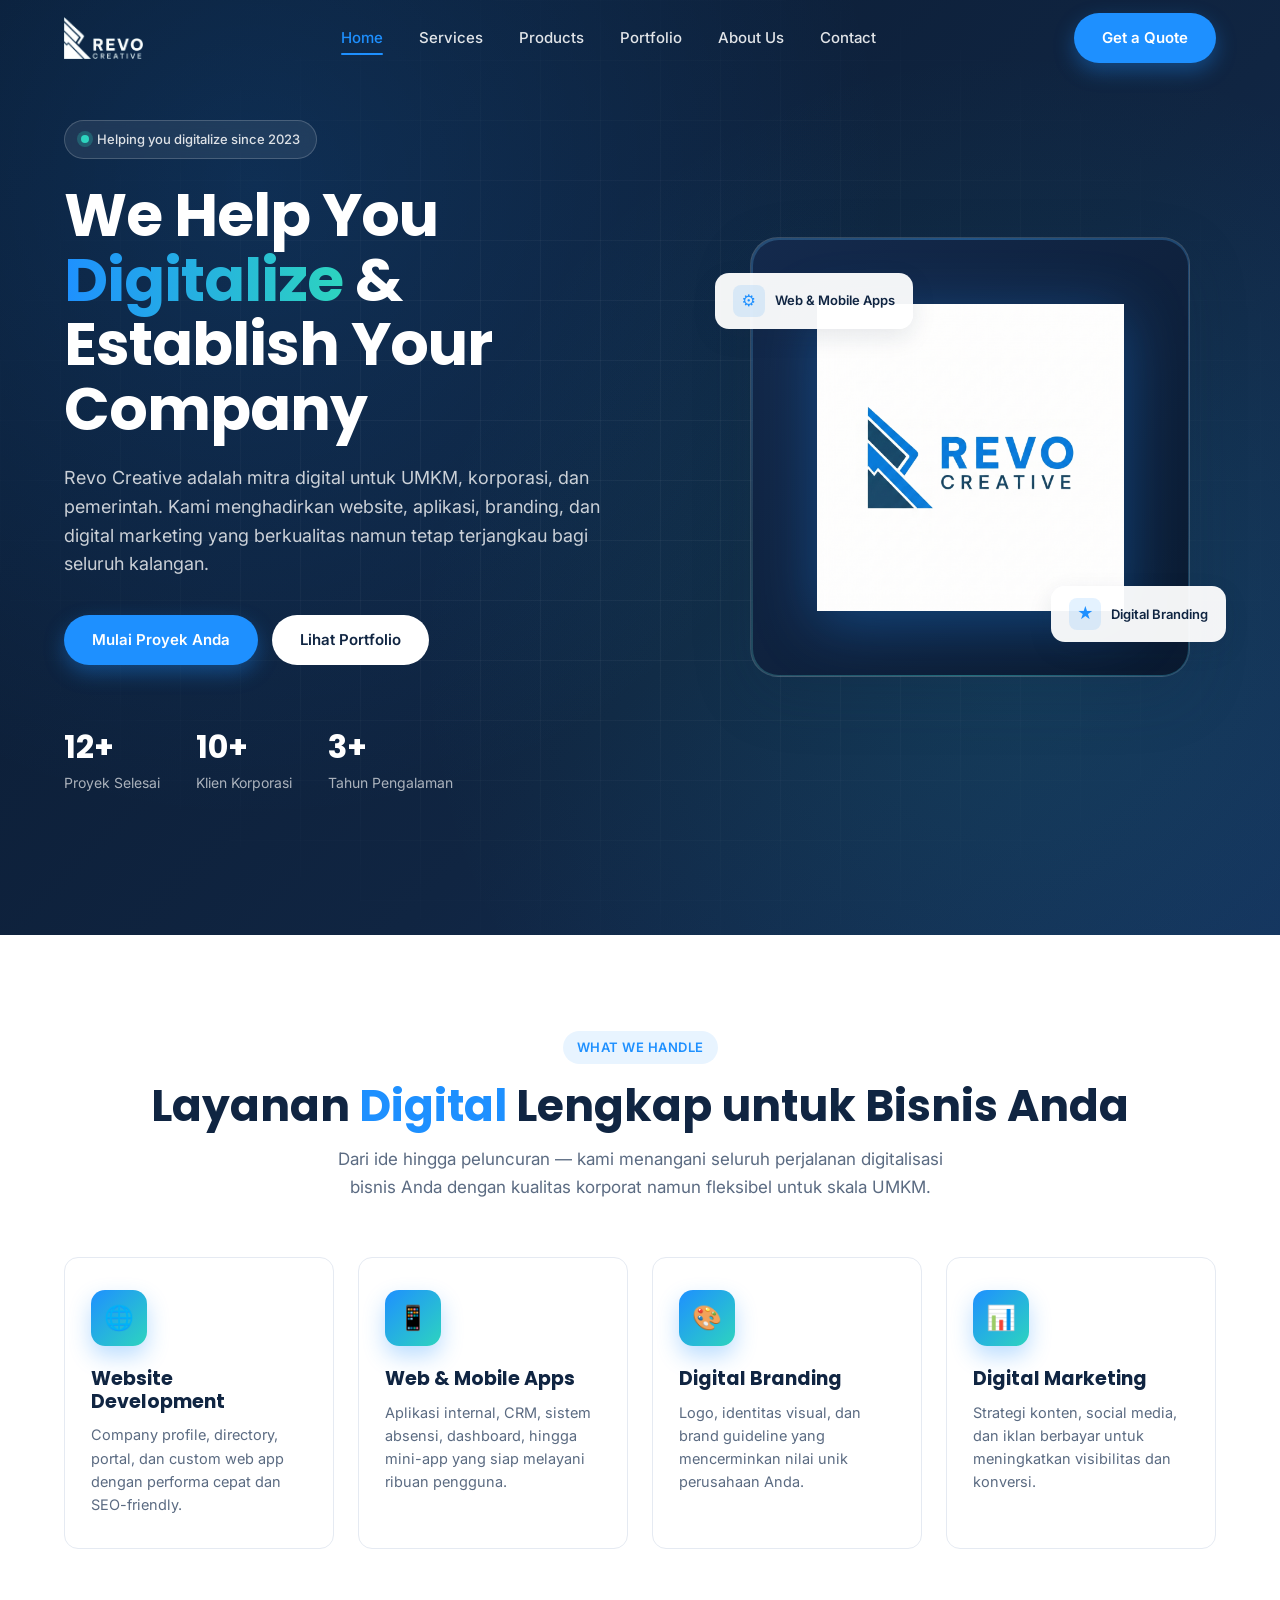
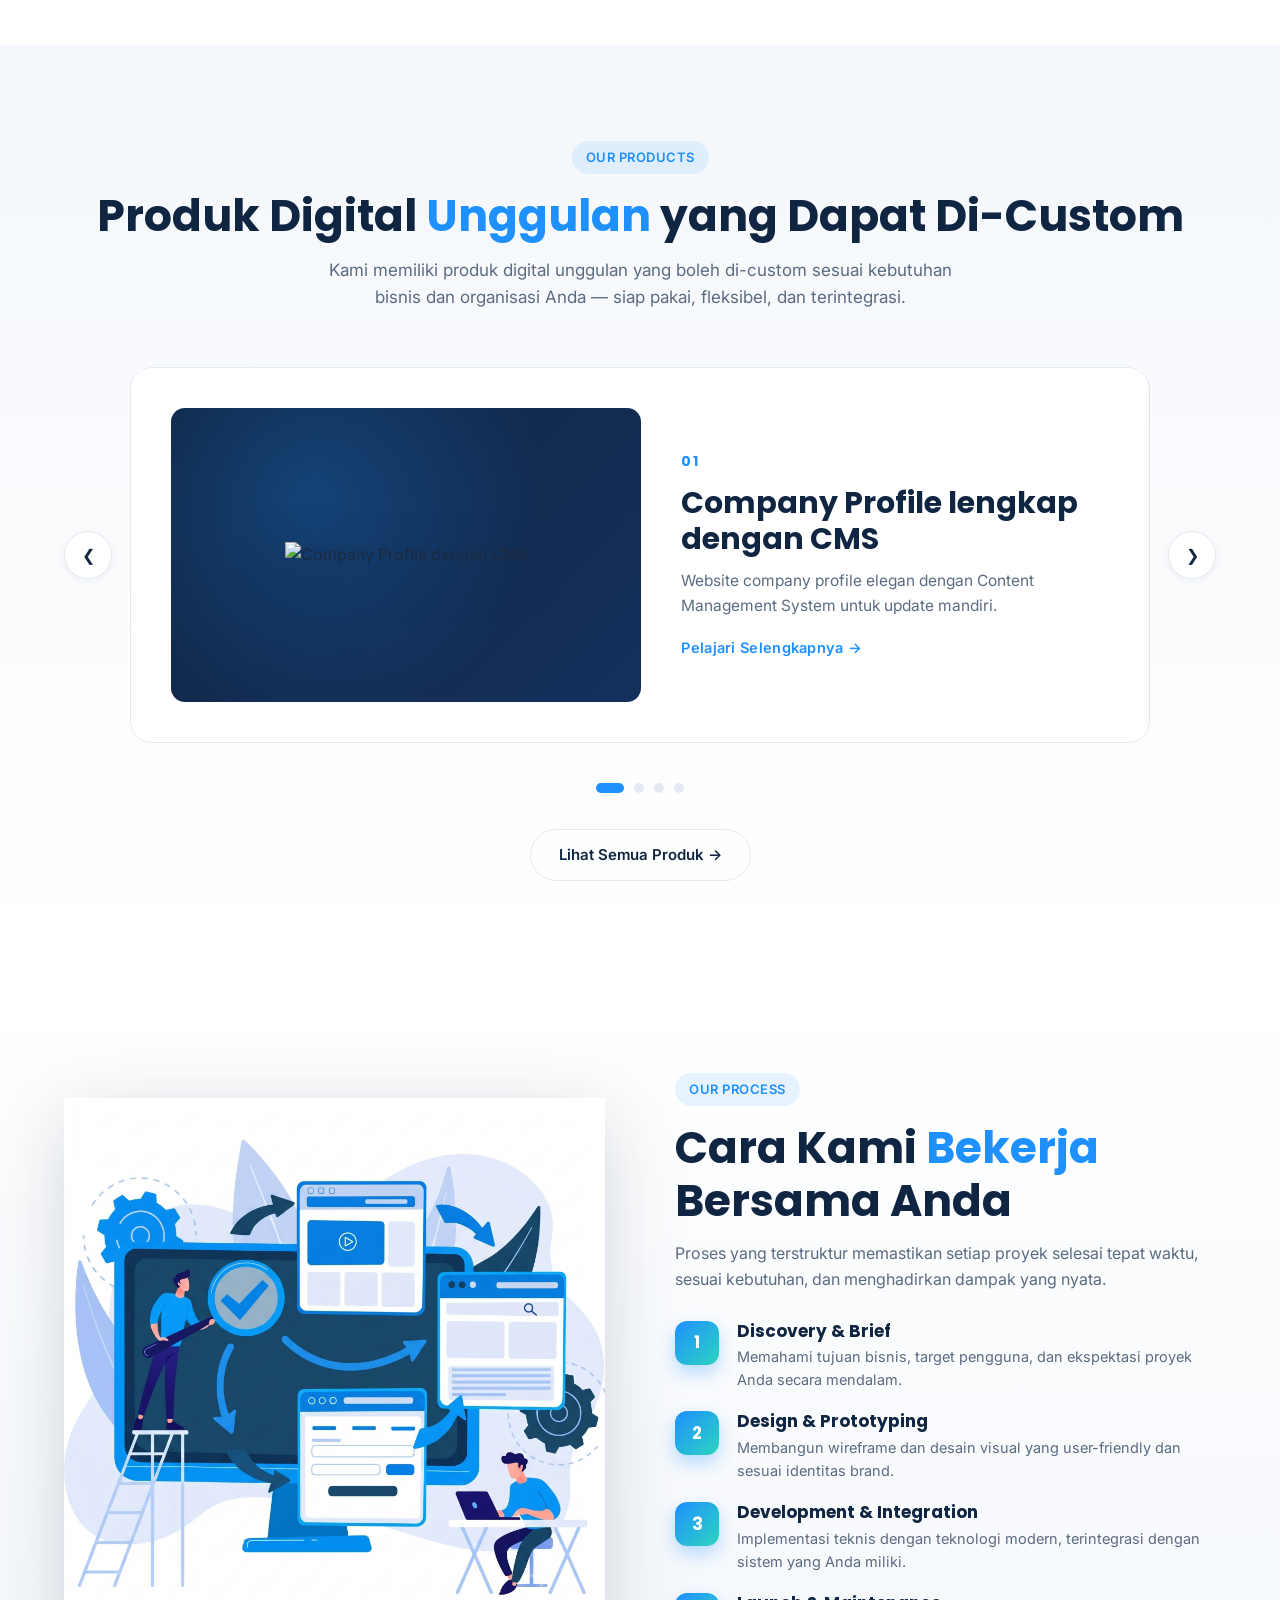
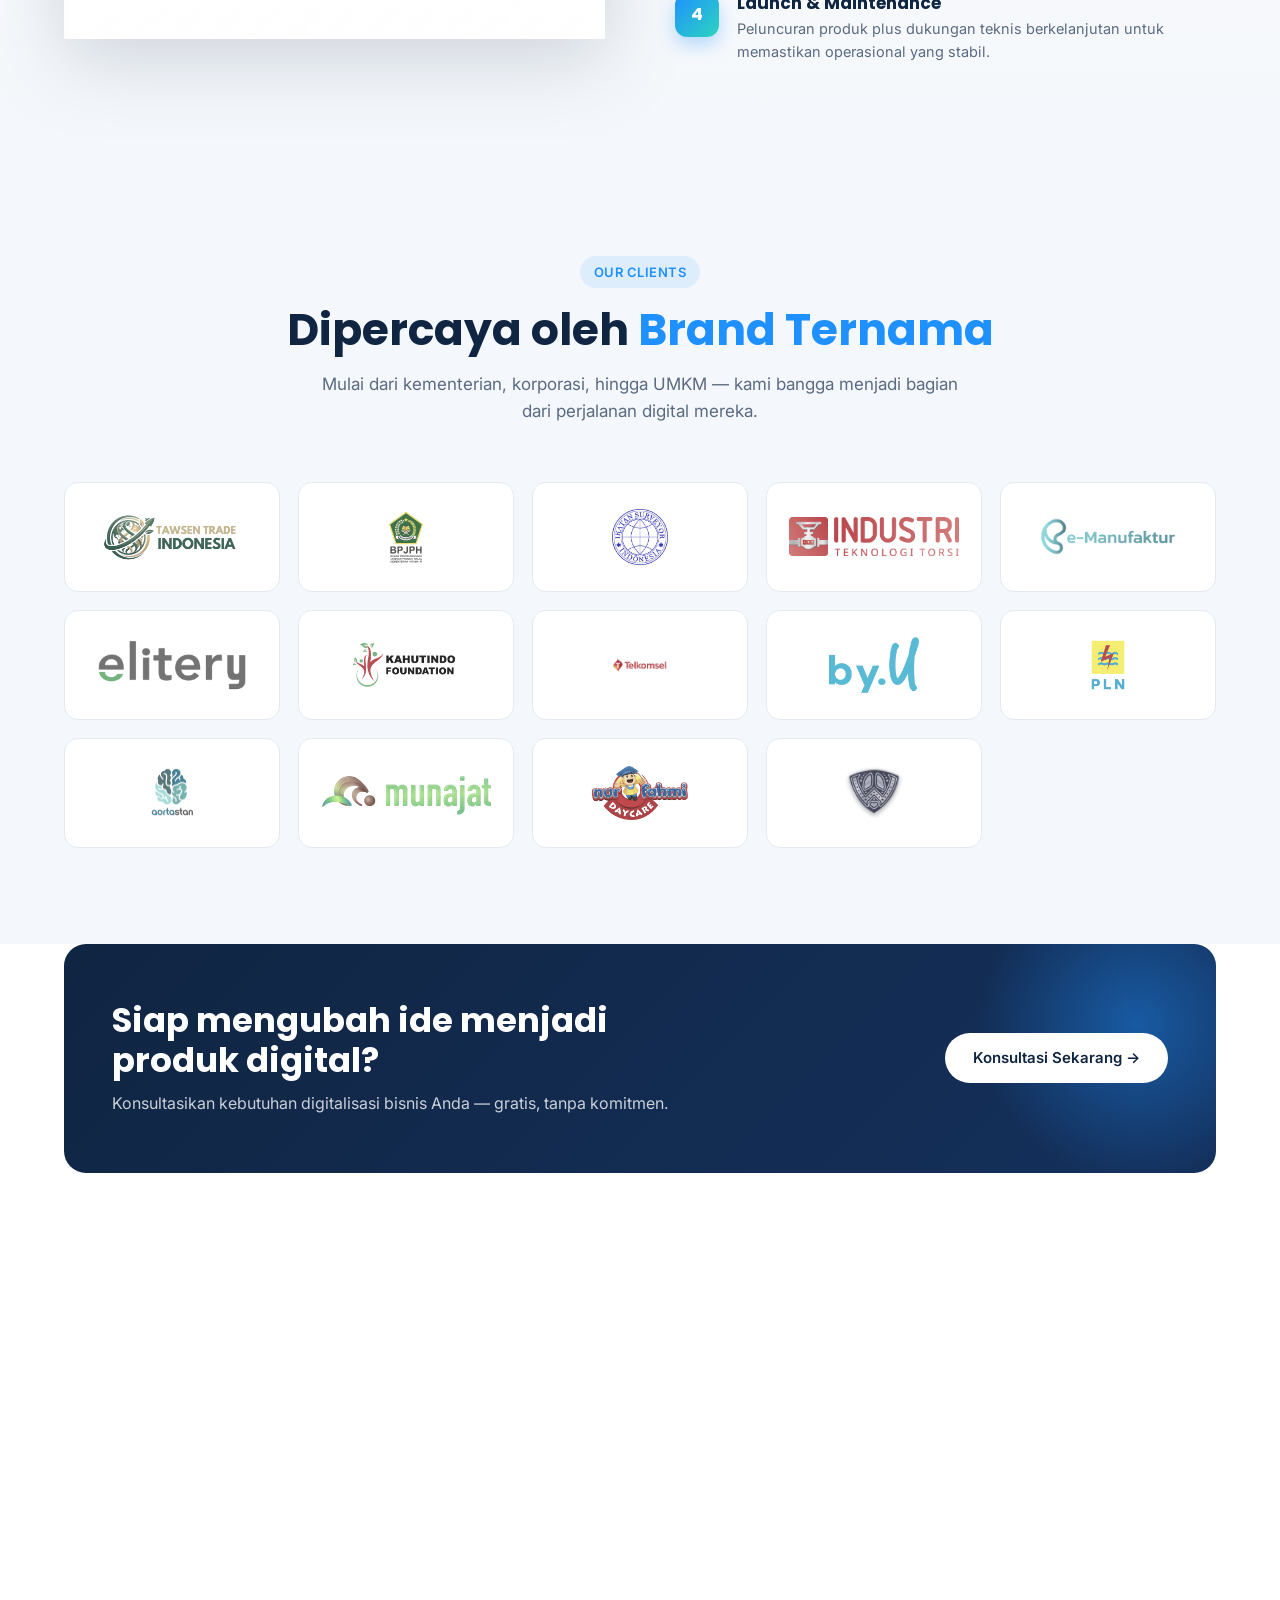
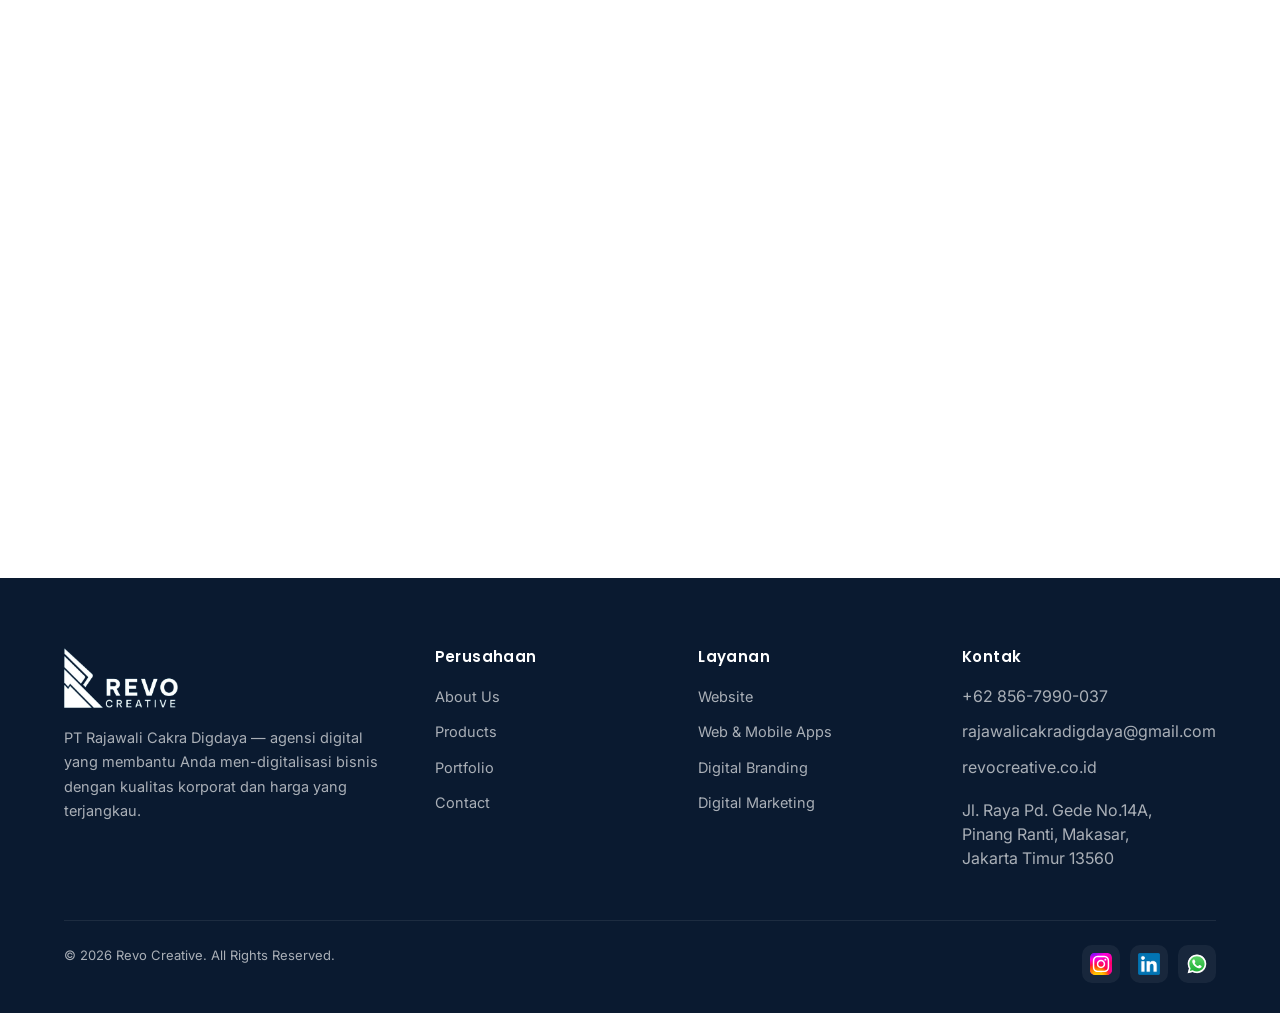
==== commit f5a5551d: "DEV:Update Client dan Button Scroll Keatas" ====
--- a/frontend/index.html
+++ b/frontend/index.html
@@ -351,6 +351,7 @@
       </div>
 
       <div class="clients-grid reveal">
+        <div class="client-card"><img src="assets/tawsen_trade_logo_side.png" alt="Tawsen Trade Indonesia" /></div>
         <div class="client-card"><img src="assets/bpjph-logo.svg" alt="BPJPH" /></div>
         <div class="client-card"><img src="assets/logo-isi.jpg" alt="Ikatan Surveyor Indonesia" /></div>
         <div class="client-card"><img src="assets/logo-itt.png" alt="ITT" /></div>
@@ -522,6 +523,10 @@
     </div>
   </footer>
 
+  <button class="back-to-top" type="button" aria-label="Kembali ke atas">
+    <svg viewBox="0 0 24 24" aria-hidden="true"><polyline points="6 14 12 8 18 14" /></svg>
+  </button>
+
   <script src="js/script.js"></script>
 </body>
 </html>
--- a/frontend/css/style.css
+++ b/frontend/css/style.css
@@ -1,1697 +1,30 @@
 /* =========================
-   Revo Creative — Stylesheet
+   Revo Creative — Stylesheet (entry point)
+   ---------------------------------------------
+   Modular CSS — each feature lives in modules/<name>.css
+   HTML files still link to this single file; @import pulls the rest in.
    ========================= */
 
-:root {
-  --color-primary: #1E90FF;
-  --color-primary-dark: #1473cc;
-  --color-navy: #102542;
-  --color-navy-deep: #0A1A30;
-  --color-light: #F4F7FB;
-  --color-white: #FFFFFF;
-  --color-text: #1B2A41;
-  --color-muted: #5B6B82;
-  --color-border: #E5EAF2;
-  --color-accent: #2DD4BF;
-  --shadow-sm: 0 2px 8px rgba(16, 37, 66, 0.06);
-  --shadow-md: 0 8px 24px rgba(16, 37, 66, 0.10);
-  --shadow-lg: 0 20px 60px rgba(16, 37, 66, 0.18);
-  --radius-sm: 8px;
-  --radius-md: 14px;
-  --radius-lg: 22px;
-  --transition: 0.3s cubic-bezier(0.4, 0, 0.2, 1);
-  --container: 1200px;
-  --font-heading: "Poppins", "Segoe UI", system-ui, sans-serif;
-  --font-body: "Inter", "Segoe UI", system-ui, sans-serif;
-}
+/* ----- Foundation ----- */
+@import "modules/base.css";          /* tokens, reset, typography, .container, .section, buttons, .reveal */
 
-* {
-  box-sizing: border-box;
-  margin: 0;
-  padding: 0;
-}
+/* ----- Layout chrome (shared across all pages) ----- */
+@import "modules/navbar.css";        /* fixed top navbar + mobile drawer */
+@import "modules/footer.css";        /* footer grid + socials */
+@import "modules/back-to-top.css";   /* floating "back to top" button (bottom-right) */
 
-html {
-  scroll-behavior: smooth;
-  scroll-padding-top: 80px;
-  overflow-x: hidden;
-}
+/* ----- Hero patterns ----- */
+@import "modules/hero.css";          /* homepage hero (.hero) */
+@import "modules/page-hero.css";     /* sub-page hero (.page-hero) used by products / portfolio / about / contact */
 
-body {
-  font-family: var(--font-body);
-  color: var(--color-text);
-  background: var(--color-white);
-  line-height: 1.6;
-  font-size: 16px;
-  -webkit-font-smoothing: antialiased;
-  overflow-x: hidden;
-  width: 100%;
-}
+/* ----- Homepage sections ----- */
+@import "modules/services.css";      /* "What We Handle" — 4-up service cards */
+@import "modules/clients.css";       /* "Our Clients" — logo grid */
+@import "modules/split-block.css";   /* "Our Process" — illustration + numbered steps */
+@import "modules/cta-banner.css";    /* re-usable dark CTA banner */
 
-img {
-  max-width: 100%;
-  display: block;
-}
-
-a {
-  color: inherit;
-  text-decoration: none;
-}
-
-h1, h2, h3, h4, h5 {
-  font-family: var(--font-heading);
-  color: var(--color-navy);
-  line-height: 1.2;
-  font-weight: 700;
-}
-
-.container {
-  width: 100%;
-  max-width: var(--container);
-  margin: 0 auto;
-  padding: 0 24px;
-}
-
-.section {
-  padding: 96px 0;
-}
-
-.section-tag {
-  display: inline-block;
-  background: rgba(30, 144, 255, 0.10);
-  color: var(--color-primary);
-  padding: 6px 14px;
-  border-radius: 999px;
-  font-size: 13px;
-  font-weight: 600;
-  letter-spacing: 0.5px;
-  text-transform: uppercase;
-  margin-bottom: 16px;
-}
-
-.section-title {
-  font-size: clamp(28px, 4vw, 44px);
-  margin-bottom: 14px;
-}
-
-.section-title span {
-  color: var(--color-primary);
-}
-
-.section-subtitle {
-  color: var(--color-muted);
-  max-width: 640px;
-  margin-bottom: 56px;
-  font-size: 17px;
-}
-
-.text-center { text-align: center; }
-.center-block { margin-left: auto; margin-right: auto; }
-
-/* =========================
-   Buttons
-   ========================= */
-.btn {
-  display: inline-flex;
-  align-items: center;
-  gap: 10px;
-  padding: 13px 28px;
-  border-radius: 999px;
-  font-weight: 600;
-  font-size: 15px;
-  cursor: pointer;
-  border: none;
-  transition: transform var(--transition), box-shadow var(--transition), background var(--transition);
-  font-family: var(--font-body);
-}
-
-.btn-primary {
-  background: var(--color-primary);
-  color: var(--color-white);
-  box-shadow: 0 8px 20px rgba(30, 144, 255, 0.35);
-}
-
-.btn-primary:hover {
-  background: var(--color-primary-dark);
-  transform: translateY(-2px);
-  box-shadow: 0 12px 28px rgba(30, 144, 255, 0.45);
-}
-
-.btn-ghost {
-  background: transparent;
-  color: var(--color-navy);
-  border: 1.5px solid var(--color-border);
-}
-
-.btn-ghost:hover {
-  border-color: var(--color-primary);
-  color: var(--color-primary);
-  transform: translateY(-2px);
-}
-
-.btn-white {
-  background: var(--color-white);
-  color: var(--color-navy);
-}
-
-.btn-white:hover {
-  background: var(--color-light);
-  transform: translateY(-2px);
-}
-
-/* =========================
-   Navbar
-   ========================= */
-.navbar {
-  position: fixed;
-  top: 0;
-  left: 0;
-  right: 0;
-  z-index: 1000;
-  background: transparent;
-  border-bottom: 1px solid transparent;
-  transition: background var(--transition), border-color var(--transition), box-shadow var(--transition), backdrop-filter var(--transition);
-}
-
-.navbar.scrolled {
-  background: rgba(255, 255, 255, 0.92);
-  backdrop-filter: saturate(180%) blur(14px);
-  -webkit-backdrop-filter: saturate(180%) blur(14px);
-  border-bottom-color: var(--color-border);
-  box-shadow: 0 2px 14px rgba(16, 37, 66, 0.06);
-}
-
-.nav-inner {
-  display: flex;
-  align-items: center;
-  justify-content: space-between;
-  height: 76px;
-}
-
-.nav-logo {
-  display: flex;
-  align-items: center;
-  gap: 10px;
-}
-
-.nav-logo img {
-  height: 42px;
-  width: auto;
-  transition: opacity var(--transition);
-}
-
-/* Logo swap (default: light/white logo on dark navbar) */
-.nav-logo .logo-dark { display: none; }
-.nav-logo .logo-light { display: block; }
-.navbar.scrolled .nav-logo .logo-light { display: none; }
-.navbar.scrolled .nav-logo .logo-dark { display: block; }
-
-.nav-links {
-  display: flex;
-  gap: 36px;
-  list-style: none;
-}
-
-.nav-links a {
-  font-weight: 500;
-  font-size: 15px;
-  color: rgba(255, 255, 255, 0.88);
-  position: relative;
-  padding: 4px 0;
-  transition: color var(--transition);
-}
-
-.navbar.scrolled .nav-links a {
-  color: var(--color-text);
-}
-
-.nav-links a::after {
-  content: "";
-  position: absolute;
-  left: 0;
-  bottom: -4px;
-  width: 0;
-  height: 2px;
-  background: var(--color-primary);
-  border-radius: 2px;
-  transition: width var(--transition);
-}
-
-.nav-links a:hover,
-.nav-links a.active {
-  color: var(--color-primary);
-}
-
-.nav-links a:hover::after,
-.nav-links a.active::after {
-  width: 100%;
-}
-
-.nav-cta {
-  display: flex;
-  align-items: center;
-  gap: 12px;
-}
-
-.nav-toggle {
-  display: none;
-  background: none;
-  border: none;
-  cursor: pointer;
-  padding: 8px;
-}
-
-.nav-toggle span {
-  display: block;
-  width: 26px;
-  height: 2.5px;
-  background: var(--color-white);
-  margin: 5px 0;
-  transition: var(--transition);
-  border-radius: 2px;
-}
-
-.navbar.scrolled .nav-toggle span {
-  background: var(--color-navy);
-}
-
-.nav-toggle.active span:nth-child(1) {
-  transform: translateY(7.5px) rotate(45deg);
-}
-.nav-toggle.active span:nth-child(2) {
-  opacity: 0;
-}
-.nav-toggle.active span:nth-child(3) {
-  transform: translateY(-7.5px) rotate(-45deg);
-}
-
-/* =========================
-   Hero
-   ========================= */
-.hero {
-  position: relative;
-  background:
-    radial-gradient(circle at 20% 20%, rgba(30, 144, 255, 0.15), transparent 50%),
-    radial-gradient(circle at 80% 70%, rgba(45, 212, 191, 0.10), transparent 50%),
-    linear-gradient(135deg, #0A1A30 0%, #102542 60%, #14305c 100%);
-  color: var(--color-white);
-  padding: 120px 0 140px;
-  overflow: hidden;
-}
-
-.hero::before {
-  content: "";
-  position: absolute;
-  inset: 0;
-  background-image:
-    linear-gradient(rgba(255,255,255,0.04) 1px, transparent 1px),
-    linear-gradient(90deg, rgba(255,255,255,0.04) 1px, transparent 1px);
-  background-size: 60px 60px;
-  mask-image: radial-gradient(ellipse at center, black 30%, transparent 80%);
-  -webkit-mask-image: radial-gradient(ellipse at center, black 30%, transparent 80%);
-  pointer-events: none;
-}
-
-.hero-grid {
-  display: grid;
-  grid-template-columns: minmax(0, 1.1fr) minmax(0, 0.9fr);
-  align-items: center;
-  gap: 60px;
-  position: relative;
-  z-index: 1;
-}
-
-.hero h1 {
-  color: var(--color-white);
-  font-size: clamp(36px, 5vw, 60px);
-  line-height: 1.08;
-  margin-bottom: 22px;
-  letter-spacing: -1px;
-}
-
-.hero h1 .gradient-text {
-  background: linear-gradient(90deg, #1E90FF 0%, #2DD4BF 100%);
-  -webkit-background-clip: text;
-  background-clip: text;
-  -webkit-text-fill-color: transparent;
-}
-
-.hero p.lead {
-  font-size: 18px;
-  color: rgba(255, 255, 255, 0.78);
-  margin-bottom: 36px;
-  max-width: 560px;
-}
-
-.hero-pill {
-  display: inline-flex;
-  align-items: center;
-  gap: 8px;
-  background: rgba(255, 255, 255, 0.08);
-  border: 1px solid rgba(255, 255, 255, 0.18);
-  padding: 8px 16px;
-  border-radius: 999px;
-  font-size: 13px;
-  font-weight: 500;
-  color: rgba(255, 255, 255, 0.85);
-  margin-bottom: 24px;
-  backdrop-filter: blur(8px);
-}
-
-.hero-pill .dot {
-  width: 8px;
-  height: 8px;
-  border-radius: 50%;
-  background: var(--color-accent);
-  box-shadow: 0 0 0 4px rgba(45, 212, 191, 0.25);
-}
-
-.hero-actions {
-  display: flex;
-  flex-wrap: wrap;
-  gap: 14px;
-}
-
-.hero-stats {
-  display: flex;
-  gap: 36px;
-  margin-top: 56px;
-  flex-wrap: wrap;
-}
-
-.stat .num {
-  font-family: var(--font-heading);
-  font-size: 32px;
-  font-weight: 700;
-  color: var(--color-white);
-}
-
-.stat .label {
-  color: rgba(255, 255, 255, 0.65);
-  font-size: 14px;
-}
-
-/* Hero visual */
-.hero-visual {
-  position: relative;
-  display: flex;
-  justify-content: center;
-  align-items: center;
-}
-
-.hero-logo-card {
-  position: relative;
-  width: 100%;
-  max-width: 440px;
-  aspect-ratio: 1 / 1;
-  border-radius: 28px;
-  background: linear-gradient(135deg, rgba(255,255,255,0.10), rgba(255,255,255,0.02));
-  border: 1px solid rgba(255, 255, 255, 0.12);
-  display: flex;
-  align-items: center;
-  justify-content: center;
-  backdrop-filter: blur(20px);
-  box-shadow: var(--shadow-lg);
-  overflow: hidden;
-}
-
-.hero-logo-card::before {
-  content: "";
-  position: absolute;
-  inset: -40%;
-  background: conic-gradient(from 0deg, rgba(30,144,255,0.3), transparent 30%, rgba(45,212,191,0.3), transparent 70%, rgba(30,144,255,0.3));
-  animation: rotate 18s linear infinite;
-}
-
-.hero-logo-card::after {
-  content: "";
-  position: absolute;
-  inset: 1.5px;
-  border-radius: 26px;
-  background: linear-gradient(135deg, #142A4D, #0A1A30);
-}
-
-.hero-logo-card img {
-  position: relative;
-  z-index: 1;
-  width: 70%;
-  filter: drop-shadow(0 12px 30px rgba(30, 144, 255, 0.35));
-}
-
-.float-chip {
-  position: absolute;
-  background: rgba(255, 255, 255, 0.95);
-  color: var(--color-navy);
-  padding: 12px 18px;
-  border-radius: 14px;
-  box-shadow: var(--shadow-md);
-  font-size: 13px;
-  font-weight: 600;
-  display: flex;
-  align-items: center;
-  gap: 10px;
-  z-index: 2;
-  animation: float 4s ease-in-out infinite;
-}
-
-.float-chip.tl { top: 8%; left: -10px; }
-.float-chip.br { bottom: 8%; right: -10px; animation-delay: -2s; }
-
-.float-chip .ico {
-  width: 32px; height: 32px;
-  background: rgba(30, 144, 255, 0.12);
-  color: var(--color-primary);
-  border-radius: 8px;
-  display: grid; place-items: center;
-  font-size: 16px;
-}
-
-@keyframes float {
-  0%, 100% { transform: translateY(0); }
-  50% { transform: translateY(-10px); }
-}
-
-@keyframes rotate {
-  to { transform: rotate(360deg); }
-}
-
-/* =========================
-   Services
-   ========================= */
-.services-grid {
-  display: grid;
-  grid-template-columns: repeat(4, 1fr);
-  gap: 24px;
-}
-
-.service-card {
-  background: var(--color-white);
-  border: 1px solid var(--color-border);
-  border-radius: var(--radius-md);
-  padding: 32px 26px;
-  transition: all var(--transition);
-  position: relative;
-  overflow: hidden;
-}
-
-.service-card::before {
-  content: "";
-  position: absolute;
-  inset: 0;
-  background: linear-gradient(135deg, rgba(30,144,255,0.05), transparent);
-  opacity: 0;
-  transition: opacity var(--transition);
-}
-
-.service-card:hover {
-  transform: translateY(-6px);
-  box-shadow: var(--shadow-md);
-  border-color: rgba(30, 144, 255, 0.30);
-}
-
-.service-card:hover::before {
-  opacity: 1;
-}
-
-.service-icon {
-  width: 56px;
-  height: 56px;
-  border-radius: 14px;
-  background: linear-gradient(135deg, var(--color-primary), #2DD4BF);
-  display: grid;
-  place-items: center;
-  color: white;
-  font-size: 24px;
-  margin-bottom: 22px;
-  box-shadow: 0 10px 22px rgba(30, 144, 255, 0.30);
-  position: relative;
-  z-index: 1;
-}
-
-.service-card h3 {
-  font-size: 19px;
-  margin-bottom: 10px;
-  position: relative;
-  z-index: 1;
-}
-
-.service-card p {
-  color: var(--color-muted);
-  font-size: 14.5px;
-  position: relative;
-  z-index: 1;
-}
-
-/* =========================
-   Clients
-   ========================= */
-.clients {
-  background: var(--color-light);
-}
-
-.clients-grid {
-  display: grid;
-  grid-template-columns: repeat(5, 1fr);
-  gap: 18px;
-  align-items: center;
-}
-
-.client-card {
-  background: var(--color-white);
-  border: 1px solid var(--color-border);
-  border-radius: var(--radius-md);
-  height: 110px;
-  display: grid;
-  place-items: center;
-  padding: 22px;
-  transition: all var(--transition);
-}
-
-.client-card:hover {
-  transform: translateY(-4px);
-  box-shadow: var(--shadow-md);
-  border-color: rgba(30, 144, 255, 0.30);
-}
-
-.client-card img {
-  max-height: 56px;
-  max-width: 100%;
-  width: auto;
-  object-fit: contain;
-  filter: grayscale(40%);
-  opacity: 0.85;
-  transition: all var(--transition);
-}
-
-.client-card:hover img {
-  filter: grayscale(0);
-  opacity: 1;
-}
-
-/* =========================
-   CTA banner
-   ========================= */
-.cta-banner {
-  position: relative;
-  background: linear-gradient(135deg, #102542 0%, #14305c 100%);
-  border-radius: var(--radius-lg);
-  padding: 56px 48px;
-  color: var(--color-white);
-  display: grid;
-  grid-template-columns: 1.4fr 1fr;
-  align-items: center;
-  gap: 30px;
-  overflow: hidden;
-}
-
-.cta-banner::before {
-  content: "";
-  position: absolute;
-  width: 320px; height: 320px;
-  background: radial-gradient(circle, rgba(30,144,255,0.45) 0%, transparent 70%);
-  border-radius: 50%;
-  right: -80px; top: -80px;
-}
-
-.cta-banner h2 {
-  color: var(--color-white);
-  font-size: clamp(24px, 3vw, 34px);
-  margin-bottom: 10px;
-  position: relative;
-}
-
-.cta-banner p {
-  color: rgba(255, 255, 255, 0.78);
-  position: relative;
-}
-
-.cta-banner .btn {
-  position: relative;
-  justify-self: end;
-}
-
-/* =========================
-   Contact (inline + page)
-   ========================= */
-.contact-grid {
-  display: grid;
-  grid-template-columns: 1fr 1.2fr;
-  gap: 50px;
-  align-items: start;
-}
-
-.contact-info {
-  display: flex;
-  flex-direction: column;
-  gap: 18px;
-}
-
-.contact-card {
-  background: var(--color-white);
-  border: 1px solid var(--color-border);
-  border-radius: var(--radius-md);
-  padding: 22px 24px;
-  display: flex;
-  align-items: center;
-  gap: 16px;
-  transition: all var(--transition);
-}
-
-.contact-card:hover {
-  transform: translateX(4px);
-  box-shadow: var(--shadow-sm);
-  border-color: rgba(30, 144, 255, 0.30);
-}
-
-.contact-card .ico {
-  width: 48px; height: 48px;
-  border-radius: 12px;
-  background: rgba(30, 144, 255, 0.12);
-  color: var(--color-primary);
-  display: grid;
-  place-items: center;
-  font-size: 20px;
-  flex-shrink: 0;
-}
-
-.contact-card .label {
-  font-size: 12px;
-  color: var(--color-muted);
-  text-transform: uppercase;
-  letter-spacing: 0.8px;
-  margin-bottom: 4px;
-}
-
-.contact-card .value {
-  font-weight: 600;
-  color: var(--color-navy);
-}
-
-.contact-form {
-  background: var(--color-white);
-  border: 1px solid var(--color-border);
-  border-radius: var(--radius-md);
-  padding: 36px;
-  box-shadow: var(--shadow-sm);
-}
-
-.form-group {
-  margin-bottom: 18px;
-}
-
-.form-row {
-  display: grid;
-  grid-template-columns: 1fr 1fr;
-  gap: 16px;
-}
-
-.form-group label {
-  display: block;
-  font-size: 13px;
-  font-weight: 600;
-  color: var(--color-navy);
-  margin-bottom: 8px;
-  letter-spacing: 0.2px;
-}
-
-.form-group input,
-.form-group textarea,
-.form-group select {
-  width: 100%;
-  border: 1.5px solid var(--color-border);
-  border-radius: var(--radius-sm);
-  padding: 13px 14px;
-  font-size: 15px;
-  font-family: var(--font-body);
-  color: var(--color-text);
-  background: var(--color-white);
-  transition: all var(--transition);
-}
-
-.form-group input:focus,
-.form-group textarea:focus,
-.form-group select:focus {
-  outline: none;
-  border-color: var(--color-primary);
-  box-shadow: 0 0 0 4px rgba(30, 144, 255, 0.10);
-}
-
-.form-group textarea {
-  resize: vertical;
-  min-height: 130px;
-}
-
-.form-success {
-  display: none;
-  background: rgba(45, 212, 191, 0.10);
-  color: #0a8a73;
-  border: 1px solid rgba(45, 212, 191, 0.35);
-  padding: 14px 18px;
-  border-radius: var(--radius-sm);
-  font-size: 14px;
-  margin-bottom: 18px;
-}
-
-.form-success.show { display: block; }
-
-/* =========================
-   Page hero (sub-pages)
-   ========================= */
-.page-hero {
-  background:
-    radial-gradient(circle at 30% 20%, rgba(30, 144, 255, 0.20), transparent 50%),
-    linear-gradient(135deg, #0A1A30, #102542 60%, #14305c);
-  color: var(--color-white);
-  padding: 100px 0 80px;
-  position: relative;
-  overflow: hidden;
-}
-
-.page-hero::before {
-  content: "";
-  position: absolute;
-  inset: 0;
-  background-image:
-    linear-gradient(rgba(255,255,255,0.04) 1px, transparent 1px),
-    linear-gradient(90deg, rgba(255,255,255,0.04) 1px, transparent 1px);
-  background-size: 60px 60px;
-  mask-image: radial-gradient(ellipse at center, black 30%, transparent 80%);
-  -webkit-mask-image: radial-gradient(ellipse at center, black 30%, transparent 80%);
-}
-
-.page-hero .container { position: relative; z-index: 1; }
-
-.breadcrumbs {
-  font-size: 13px;
-  color: rgba(255, 255, 255, 0.65);
-  margin-bottom: 16px;
-}
-
-.breadcrumbs a:hover { color: var(--color-white); }
-
-.page-hero h1 {
-  color: var(--color-white);
-  font-size: clamp(34px, 5vw, 52px);
-  margin-bottom: 14px;
-  letter-spacing: -1px;
-}
-
-.page-hero p {
-  color: rgba(255, 255, 255, 0.78);
-  max-width: 620px;
-  font-size: 17px;
-}
-
-/* =========================
-   Portfolio
-   ========================= */
-.filter-pills {
-  display: flex;
-  gap: 10px;
-  flex-wrap: wrap;
-  margin-bottom: 40px;
-}
-
-.filter-pill {
-  padding: 9px 18px;
-  border: 1.5px solid var(--color-border);
-  border-radius: 999px;
-  background: var(--color-white);
-  font-size: 14px;
-  font-weight: 500;
-  cursor: pointer;
-  color: var(--color-text);
-  transition: all var(--transition);
-}
-
-.filter-pill:hover {
-  border-color: var(--color-primary);
-  color: var(--color-primary);
-}
-
-.filter-pill.active {
-  background: var(--color-navy);
-  color: var(--color-white);
-  border-color: var(--color-navy);
-}
-
-.portfolio-grid {
-  display: grid;
-  grid-template-columns: repeat(3, 1fr);
-  gap: 28px;
-}
-
-.portfolio-card {
-  background: var(--color-white);
-  border: 1px solid var(--color-border);
-  border-radius: var(--radius-md);
-  overflow: hidden;
-  transition: all var(--transition);
-  display: flex;
-  flex-direction: column;
-}
-
-.portfolio-card:hover {
-  transform: translateY(-6px);
-  box-shadow: var(--shadow-md);
-  border-color: rgba(30, 144, 255, 0.30);
-}
-
-.portfolio-thumb {
-  position: relative;
-  height: 220px;
-  background: linear-gradient(135deg, #102542, #14305c);
-  display: grid;
-  place-items: center;
-  overflow: hidden;
-}
-
-.portfolio-thumb img {
-  max-height: 85%;
-  max-width: 85%;
-  width: auto;
-  object-fit: contain;
-}
-
-.portfolio-thumb::after {
-  content: "";
-  position: absolute;
-  inset: 0;
-  background: linear-gradient(135deg, transparent 50%, rgba(30, 144, 255, 0.15));
-}
-
-.portfolio-body {
-  padding: 24px 24px 26px;
-  flex: 1;
-  display: flex;
-  flex-direction: column;
-}
-
-.portfolio-cat {
-  font-size: 12px;
-  font-weight: 600;
-  color: var(--color-primary);
-  text-transform: uppercase;
-  letter-spacing: 0.8px;
-  margin-bottom: 8px;
-}
-
-.portfolio-card h3 {
-  font-size: 19px;
-  margin-bottom: 10px;
-}
-
-.portfolio-card p {
-  color: var(--color-muted);
-  font-size: 14.5px;
-  flex: 1;
-}
-
-.portfolio-tags {
-  display: flex;
-  flex-wrap: wrap;
-  gap: 6px;
-  margin-top: 18px;
-}
-
-.portfolio-tag {
-  background: var(--color-light);
-  color: var(--color-navy);
-  padding: 4px 10px;
-  border-radius: 999px;
-  font-size: 12px;
-  font-weight: 500;
-}
-
-/* =========================
-   Products carousel (index.html)
-   ========================= */
-.products-section {
-  background: linear-gradient(180deg, #F4F7FB 0%, #FFFFFF 100%);
-}
-
-.products-carousel {
-  position: relative;
-  display: grid;
-  grid-template-columns: 48px minmax(0, 1fr) 48px;
-  align-items: center;
-  gap: 18px;
-}
-
-.products-track-wrap {
-  overflow: hidden;
-  border-radius: var(--radius-lg);
-  min-width: 0;
-}
-
-.products-track {
-  display: flex;
-  transition: transform 0.6s cubic-bezier(0.4, 0, 0.2, 1);
-  will-change: transform;
-}
-
-.product-slide {
-  flex: 0 0 100%;
-  min-width: 0;
-  display: grid;
-  grid-template-columns: 1.1fr 1fr;
-  gap: 40px;
-  align-items: center;
-  background: var(--color-white);
-  border: 1px solid var(--color-border);
-  border-radius: var(--radius-lg);
-  padding: 40px;
-  color: inherit;
-  transition: box-shadow var(--transition), transform var(--transition);
-  box-shadow: var(--shadow-sm);
-}
-
-.product-slide:hover {
-  box-shadow: var(--shadow-md);
-  transform: translateY(-2px);
-}
-
-.product-image {
-  position: relative;
-  border-radius: var(--radius-md);
-  overflow: hidden;
-  background: linear-gradient(135deg, #102542, #14305c);
-  aspect-ratio: 16 / 10;
-  display: grid;
-  place-items: center;
-  padding: 22px;
-}
-
-.product-image::after {
-  content: "";
-  position: absolute;
-  inset: 0;
-  background: radial-gradient(circle at 30% 30%, rgba(30,144,255,0.25), transparent 60%);
-  pointer-events: none;
-}
-
-.product-image img {
-  position: relative;
-  z-index: 1;
-  max-width: 100%;
-  max-height: 100%;
-  width: auto;
-  object-fit: contain;
-  filter: drop-shadow(0 14px 28px rgba(0,0,0,0.35));
-}
-
-.product-meta {
-  display: flex;
-  flex-direction: column;
-}
-
-.product-index {
-  font-family: var(--font-heading);
-  font-size: 14px;
-  font-weight: 700;
-  letter-spacing: 2px;
-  color: var(--color-primary);
-  margin-bottom: 12px;
-}
-
-.product-meta h3 {
-  font-size: clamp(22px, 2.8vw, 30px);
-  margin-bottom: 12px;
-  line-height: 1.2;
-}
-
-.product-meta p {
-  color: var(--color-muted);
-  font-size: 15.5px;
-  margin-bottom: 18px;
-}
-
-.product-link {
-  font-weight: 600;
-  color: var(--color-primary);
-  font-size: 14.5px;
-  letter-spacing: 0.3px;
-  transition: gap var(--transition), color var(--transition);
-  display: inline-flex;
-  align-items: center;
-  gap: 6px;
-  width: max-content;
-}
-
-.product-slide:hover .product-link {
-  gap: 10px;
-  color: var(--color-primary-dark);
-}
-
-/* Arrows */
-.carousel-arrow {
-  width: 48px;
-  height: 48px;
-  border-radius: 50%;
-  background: var(--color-white);
-  border: 1.5px solid var(--color-border);
-  color: var(--color-navy);
-  font-size: 16px;
-  cursor: pointer;
-  display: grid;
-  place-items: center;
-  transition: all var(--transition);
-  box-shadow: var(--shadow-sm);
-}
-
-.carousel-arrow:hover {
-  background: var(--color-primary);
-  color: var(--color-white);
-  border-color: var(--color-primary);
-  transform: scale(1.05);
-}
-
-/* Dots */
-.carousel-dots {
-  grid-column: 1 / -1;
-  display: flex;
-  justify-content: center;
-  gap: 10px;
-  margin-top: 22px;
-}
-
-.carousel-dot {
-  width: 10px;
-  height: 10px;
-  border-radius: 50%;
-  background: var(--color-border);
-  border: none;
-  cursor: pointer;
-  padding: 0;
-  transition: all var(--transition);
-}
-
-.carousel-dot:hover { background: rgba(30,144,255,0.4); }
-
-.carousel-dot.active {
-  background: var(--color-primary);
-  width: 28px;
-  border-radius: 999px;
-}
-
-/* =========================
-   Products detail page (products.html)
-   ========================= */
-.product-quicknav {
-  display: grid;
-  grid-template-columns: repeat(4, 1fr);
-  gap: 14px;
-}
-
-.product-quicknav-item {
-  display: flex;
-  align-items: center;
-  gap: 12px;
-  padding: 16px 18px;
-  background: var(--color-white);
-  border: 1px solid var(--color-border);
-  border-radius: var(--radius-md);
-  font-size: 14.5px;
-  font-weight: 600;
-  color: var(--color-navy);
-  transition: all var(--transition);
-}
-
-.product-quicknav-item:hover {
-  border-color: var(--color-primary);
-  color: var(--color-primary);
-  transform: translateY(-3px);
-  box-shadow: var(--shadow-sm);
-}
-
-.product-quicknav-item .qn-num {
-  width: 34px;
-  height: 34px;
-  border-radius: 10px;
-  background: linear-gradient(135deg, var(--color-primary), #2DD4BF);
-  color: var(--color-white);
-  display: grid;
-  place-items: center;
-  font-family: var(--font-heading);
-  font-size: 13px;
-  font-weight: 700;
-  flex-shrink: 0;
-}
-
-.product-detail.alt {
-  background: linear-gradient(180deg, #F4F7FB 0%, #FFFFFF 100%);
-}
-
-.product-block {
-  display: grid;
-  grid-template-columns: 1fr 1fr;
-  gap: 70px;
-  align-items: center;
-}
-
-.product-block.reverse {
-  direction: rtl;
-}
-
-.product-block.reverse > * {
-  direction: ltr;
-}
-
-.product-visual {
-  position: relative;
-  border-radius: var(--radius-lg);
-  background: linear-gradient(135deg, #102542, #14305c);
-  padding: 40px;
-  aspect-ratio: 4 / 3;
-  display: grid;
-  place-items: center;
-  overflow: hidden;
-  box-shadow: var(--shadow-lg);
-}
-
-.product-visual::before {
-  content: "";
-  position: absolute;
-  inset: 0;
-  background:
-    radial-gradient(circle at 20% 20%, rgba(30,144,255,0.30), transparent 50%),
-    radial-gradient(circle at 80% 80%, rgba(45,212,191,0.20), transparent 55%);
-}
-
-.product-visual img {
-  position: relative;
-  z-index: 1;
-  max-width: 100%;
-  max-height: 100%;
-  width: auto;
-  object-fit: contain;
-  filter: drop-shadow(0 18px 36px rgba(0,0,0,0.4));
-}
-
-.product-visual .glow {
-  position: absolute;
-  width: 70%;
-  height: 70%;
-  top: 15%; left: 15%;
-  background: radial-gradient(circle, rgba(30, 144, 255, 0.22) 0%, transparent 70%);
-  filter: blur(40px);
-}
-
-.product-content p {
-  color: var(--color-muted);
-  font-size: 16px;
-  margin-top: 14px;
-}
-
-.product-content p strong {
-  color: var(--color-navy);
-}
-
-.product-features {
-  list-style: none;
-  margin-top: 22px;
-  display: flex;
-  flex-direction: column;
-  gap: 12px;
-}
-
-.product-features li {
-  display: flex;
-  align-items: flex-start;
-  gap: 12px;
-  color: var(--color-text);
-  font-size: 15px;
-}
-
-.product-features .check {
-  flex-shrink: 0;
-  width: 24px;
-  height: 24px;
-  border-radius: 50%;
-  background: rgba(30, 144, 255, 0.12);
-  color: var(--color-primary);
-  display: grid;
-  place-items: center;
-  font-size: 12px;
-  font-weight: 700;
-  margin-top: 2px;
-}
-
-@media (max-width: 1024px) {
-  .product-slide {
-    grid-template-columns: 1fr;
-    padding: 28px;
-    gap: 24px;
-  }
-  .products-carousel {
-    grid-template-columns: 40px minmax(0, 1fr) 40px;
-    gap: 10px;
-  }
-  .carousel-arrow { width: 40px; height: 40px; }
-  .product-quicknav { grid-template-columns: repeat(2, 1fr); }
-  .product-block { grid-template-columns: 1fr; gap: 40px; }
-  .product-block.reverse { direction: ltr; }
-}
-
-@media (max-width: 720px) {
-  .product-slide { padding: 22px; }
-  .product-image { aspect-ratio: 16 / 11; }
-  .product-quicknav { grid-template-columns: 1fr; }
-  .product-visual { padding: 24px; aspect-ratio: 4 / 3.4; }
-}
-
-/* =========================
-   About page
-   ========================= */
-.about-story {
-  display: grid;
-  grid-template-columns: 1fr 1fr;
-  gap: 60px;
-  align-items: center;
-}
-
-.about-story .img-card {
-  position: relative;
-  border-radius: var(--radius-lg);
-  overflow: hidden;
-  background: linear-gradient(135deg, #102542, #14305c);
-  aspect-ratio: 4 / 5;
-  display: grid;
-  place-items: center;
-  padding: 50px;
-  box-shadow: var(--shadow-lg);
-}
-
-.about-story .img-card img {
-  max-width: 75%;
-  filter: drop-shadow(0 14px 24px rgba(0,0,0,0.3));
-}
-
-.value-grid {
-  display: grid;
-  grid-template-columns: repeat(4, 1fr);
-  gap: 20px;
-}
-
-.value-card {
-  background: var(--color-white);
-  border: 1px solid var(--color-border);
-  border-radius: var(--radius-md);
-  padding: 30px 24px;
-  text-align: center;
-  transition: all var(--transition);
-}
-
-.value-card:hover {
-  transform: translateY(-6px);
-  box-shadow: var(--shadow-md);
-  border-color: rgba(30, 144, 255, 0.30);
-}
-
-.value-letter {
-  font-family: var(--font-heading);
-  font-size: 48px;
-  font-weight: 800;
-  background: linear-gradient(135deg, var(--color-primary), #2DD4BF);
-  -webkit-background-clip: text;
-  background-clip: text;
-  -webkit-text-fill-color: transparent;
-  line-height: 1;
-  margin-bottom: 10px;
-}
-
-.value-card h4 {
-  font-size: 17px;
-  margin-bottom: 8px;
-}
-
-.value-card p {
-  font-size: 13.5px;
-  color: var(--color-muted);
-}
-
-.team-grid {
-  display: grid;
-  grid-template-columns: repeat(3, 1fr);
-  gap: 28px;
-}
-
-.team-card {
-  background: linear-gradient(135deg, #102542 0%, #14305c 100%);
-  border-radius: var(--radius-lg);
-  padding: 36px 30px;
-  text-align: center;
-  color: var(--color-white);
-  position: relative;
-  overflow: hidden;
-  transition: all var(--transition);
-}
-
-.team-card::before {
-  content: "";
-  position: absolute;
-  width: 200px;
-  height: 200px;
-  background: radial-gradient(circle, rgba(30, 144, 255, 0.30) 0%, transparent 70%);
-  border-radius: 50%;
-  top: -80px;
-  right: -80px;
-}
-
-.team-card:hover {
-  transform: translateY(-6px);
-  box-shadow: var(--shadow-lg);
-}
-
-.team-avatar {
-  width: 130px;
-  height: 130px;
-  border-radius: 50%;
-  margin: 0 auto 20px;
-  background: linear-gradient(135deg, var(--color-primary), #2DD4BF);
-  display: grid;
-  place-items: center;
-  color: white;
-  font-size: 42px;
-  font-weight: 700;
-  font-family: var(--font-heading);
-  position: relative;
-  z-index: 1;
-  box-shadow: 0 12px 28px rgba(30, 144, 255, 0.40);
-  border: 4px solid rgba(255,255,255,0.10);
-}
-
-.team-card h3 {
-  color: var(--color-white);
-  font-size: 20px;
-  margin-bottom: 4px;
-  position: relative;
-}
-
-.team-role {
-  color: var(--color-accent);
-  font-size: 14px;
-  font-weight: 600;
-  margin-bottom: 18px;
-  letter-spacing: 0.3px;
-  position: relative;
-}
-
-.team-meta {
-  list-style: none;
-  text-align: left;
-  position: relative;
-  display: flex;
-  flex-direction: column;
-  gap: 8px;
-  font-size: 14px;
-  color: rgba(255, 255, 255, 0.80);
-}
-
-.team-meta li {
-  display: flex;
-  align-items: flex-start;
-  gap: 10px;
-}
-
-.team-meta li::before {
-  content: "";
-  margin-top: 7px;
-  width: 6px; height: 6px;
-  background: var(--color-accent);
-  border-radius: 50%;
-  flex-shrink: 0;
-}
-
-/* Timeline / Why us */
-.why-grid {
-  display: grid;
-  grid-template-columns: repeat(3, 1fr);
-  gap: 26px;
-}
-
-.why-card {
-  background: var(--color-white);
-  border: 1px solid var(--color-border);
-  border-radius: var(--radius-md);
-  padding: 30px;
-}
-
-.why-card .num {
-  font-family: var(--font-heading);
-  font-size: 36px;
-  font-weight: 800;
-  color: var(--color-primary);
-  margin-bottom: 12px;
-  line-height: 1;
-}
-
-.why-card h4 {
-  font-size: 18px;
-  margin-bottom: 10px;
-}
-
-.why-card p {
-  color: var(--color-muted);
-  font-size: 14.5px;
-}
-
-/* =========================
-   Split section (illustration + content)
-   ========================= */
-.split-block {
-  display: grid;
-  grid-template-columns: 1fr 1fr;
-  gap: 70px;
-  align-items: center;
-}
-
-.split-block.reverse {
-  direction: rtl;
-}
-.split-block.reverse > * { direction: ltr; }
-
-.split-illu {
-  position: relative;
-}
-
-.split-illu img {
-  width: 100%;
-  height: auto;
-  filter: drop-shadow(0 18px 40px rgba(16, 37, 66, 0.18));
-}
-
-.split-illu .glow {
-  position: absolute;
-  width: 80%;
-  height: 80%;
-  top: 10%; left: 10%;
-  background: radial-gradient(circle, rgba(30, 144, 255, 0.18) 0%, transparent 70%);
-  z-index: -1;
-  filter: blur(40px);
-}
-
-.process-list {
-  display: flex;
-  flex-direction: column;
-  gap: 20px;
-  margin-top: 28px;
-}
-
-.process-step {
-  display: flex;
-  gap: 18px;
-  align-items: flex-start;
-}
-
-.process-step .step-num {
-  flex-shrink: 0;
-  width: 44px; height: 44px;
-  border-radius: 12px;
-  background: linear-gradient(135deg, var(--color-primary), #2DD4BF);
-  color: var(--color-white);
-  display: grid; place-items: center;
-  font-family: var(--font-heading);
-  font-weight: 700;
-  font-size: 17px;
-  box-shadow: 0 8px 18px rgba(30, 144, 255, 0.30);
-}
-
-.process-step h4 {
-  font-size: 17px;
-  margin-bottom: 4px;
-}
-
-.process-step p {
-  color: var(--color-muted);
-  font-size: 14.5px;
-}
-
-@media (max-width: 1024px) {
-  .split-block { grid-template-columns: 1fr; gap: 40px; }
-  .split-block.reverse { direction: ltr; }
-}
-
-/* =========================
-   Footer
-   ========================= */
-.footer {
-  background: var(--color-navy-deep);
-  color: rgba(255, 255, 255, 0.65);
-  padding: 70px 0 30px;
-}
-
-.footer-grid {
-  display: grid;
-  grid-template-columns: 1.5fr 1fr 1fr 1fr;
-  gap: 50px;
-  margin-bottom: 50px;
-}
-
-.footer-brand img {
-  height: 60px;
-  margin-bottom: 18px;
-}
-
-.footer-brand p {
-  font-size: 14.5px;
-  line-height: 1.7;
-  max-width: 320px;
-}
-
-.footer h5 {
-  color: var(--color-white);
-  font-size: 15px;
-  margin-bottom: 18px;
-  font-weight: 600;
-  letter-spacing: 0.4px;
-}
-
-.footer ul {
-  list-style: none;
-  display: flex;
-  flex-direction: column;
-  gap: 10px;
-}
-
-.footer ul a {
-  font-size: 14.5px;
-  transition: color var(--transition);
-}
-
-.footer ul a:hover {
-  color: var(--color-primary);
-}
-
-.footer-bottom {
-  border-top: 1px solid rgba(255, 255, 255, 0.08);
-  padding-top: 24px;
-  display: flex;
-  justify-content: space-between;
-  flex-wrap: wrap;
-  gap: 12px;
-  font-size: 13px;
-}
-
-.socials {
-  display: flex;
-  gap: 10px;
-}
-
-.social-ico {
-  width: 38px; height: 38px;
-  border-radius: 10px;
-  background: rgba(255, 255, 255, 0.06);
-  display: grid;
-  place-items: center;
-  color: white;
-  transition: all var(--transition);
-}
-
-.social-ico img {
-  width: 18px;
-  height: 18px;
-  object-fit: contain;
-  filter: brightness(0) invert(1);
-  transition: filter var(--transition);
-}
-
-.social-ico:hover {
-  background: var(--color-primary);
-  transform: translateY(-3px);
-}
-
-/* =========================
-   Reveal-on-scroll
-   ========================= */
-.reveal {
-  opacity: 0;
-  transform: translateY(24px);
-  transition: opacity 0.7s ease, transform 0.7s ease;
-}
-
-.reveal.is-visible {
-  opacity: 1;
-  transform: translateY(0);
-}
-
-/* =========================
-   Responsive
-   ========================= */
-@media (max-width: 1024px) {
-  .hero-grid { grid-template-columns: 1fr; }
-  .hero-visual { order: -1; }
-  .hero-logo-card { max-width: 320px; }
-  .services-grid { grid-template-columns: repeat(2, 1fr); }
-  .clients-grid { grid-template-columns: repeat(4, 1fr); }
-  .portfolio-grid { grid-template-columns: repeat(2, 1fr); }
-  .team-grid { grid-template-columns: repeat(2, 1fr); }
-  .value-grid { grid-template-columns: repeat(2, 1fr); }
-  .why-grid { grid-template-columns: 1fr; }
-  .about-story { grid-template-columns: 1fr; }
-  .contact-grid { grid-template-columns: 1fr; }
-  .cta-banner { grid-template-columns: 1fr; text-align: center; }
-  .cta-banner .btn { justify-self: center; }
-  .footer-grid { grid-template-columns: 1fr 1fr; }
-}
-
-@media (max-width: 720px) {
-  .section { padding: 70px 0; }
-  .hero { padding: 110px 0 100px; }
-  .nav-toggle { display: block; }
-  .nav-cta .btn { display: none; }
-  .nav-links {
-    position: fixed;
-    top: 76px;
-    left: 0;
-    right: 0;
-    background: var(--color-white);
-    border-bottom: 1px solid var(--color-border);
-    flex-direction: column;
-    gap: 0;
-    padding: 12px 0;
-    transform: translateY(-150%);
-    transition: transform var(--transition);
-    box-shadow: var(--shadow-md);
-  }
-  .nav-links.open { transform: translateY(0); }
-  .nav-links a,
-  .navbar.scrolled .nav-links a {
-    padding: 14px 24px;
-    display: block;
-    border-bottom: 1px solid var(--color-border);
-    color: var(--color-text);
-  }
-  .nav-links a:last-child { border-bottom: none; }
-  .services-grid { grid-template-columns: 1fr; }
-  .clients-grid { grid-template-columns: repeat(2, 1fr); }
-  .portfolio-grid { grid-template-columns: 1fr; }
-  .team-grid { grid-template-columns: 1fr; }
-  .value-grid { grid-template-columns: 1fr; }
-  .form-row { grid-template-columns: 1fr; }
-  .footer-grid { grid-template-columns: 1fr; gap: 30px; }
-  .hero-stats { gap: 22px; }
-  .stat .num { font-size: 26px; }
-  .cta-banner { padding: 36px 26px; }
-  .contact-form { padding: 26px; }
-}
+/* ----- Page-specific ----- */
+@import "modules/products.css";      /* carousel on index.html + detail page products.html */
+@import "modules/portfolio.css";     /* portfolio.html — filter pills + grid */
+@import "modules/about.css";         /* about.html — story / values / team / why */
+@import "modules/contact.css";       /* inline form on index + dedicated contact.html */
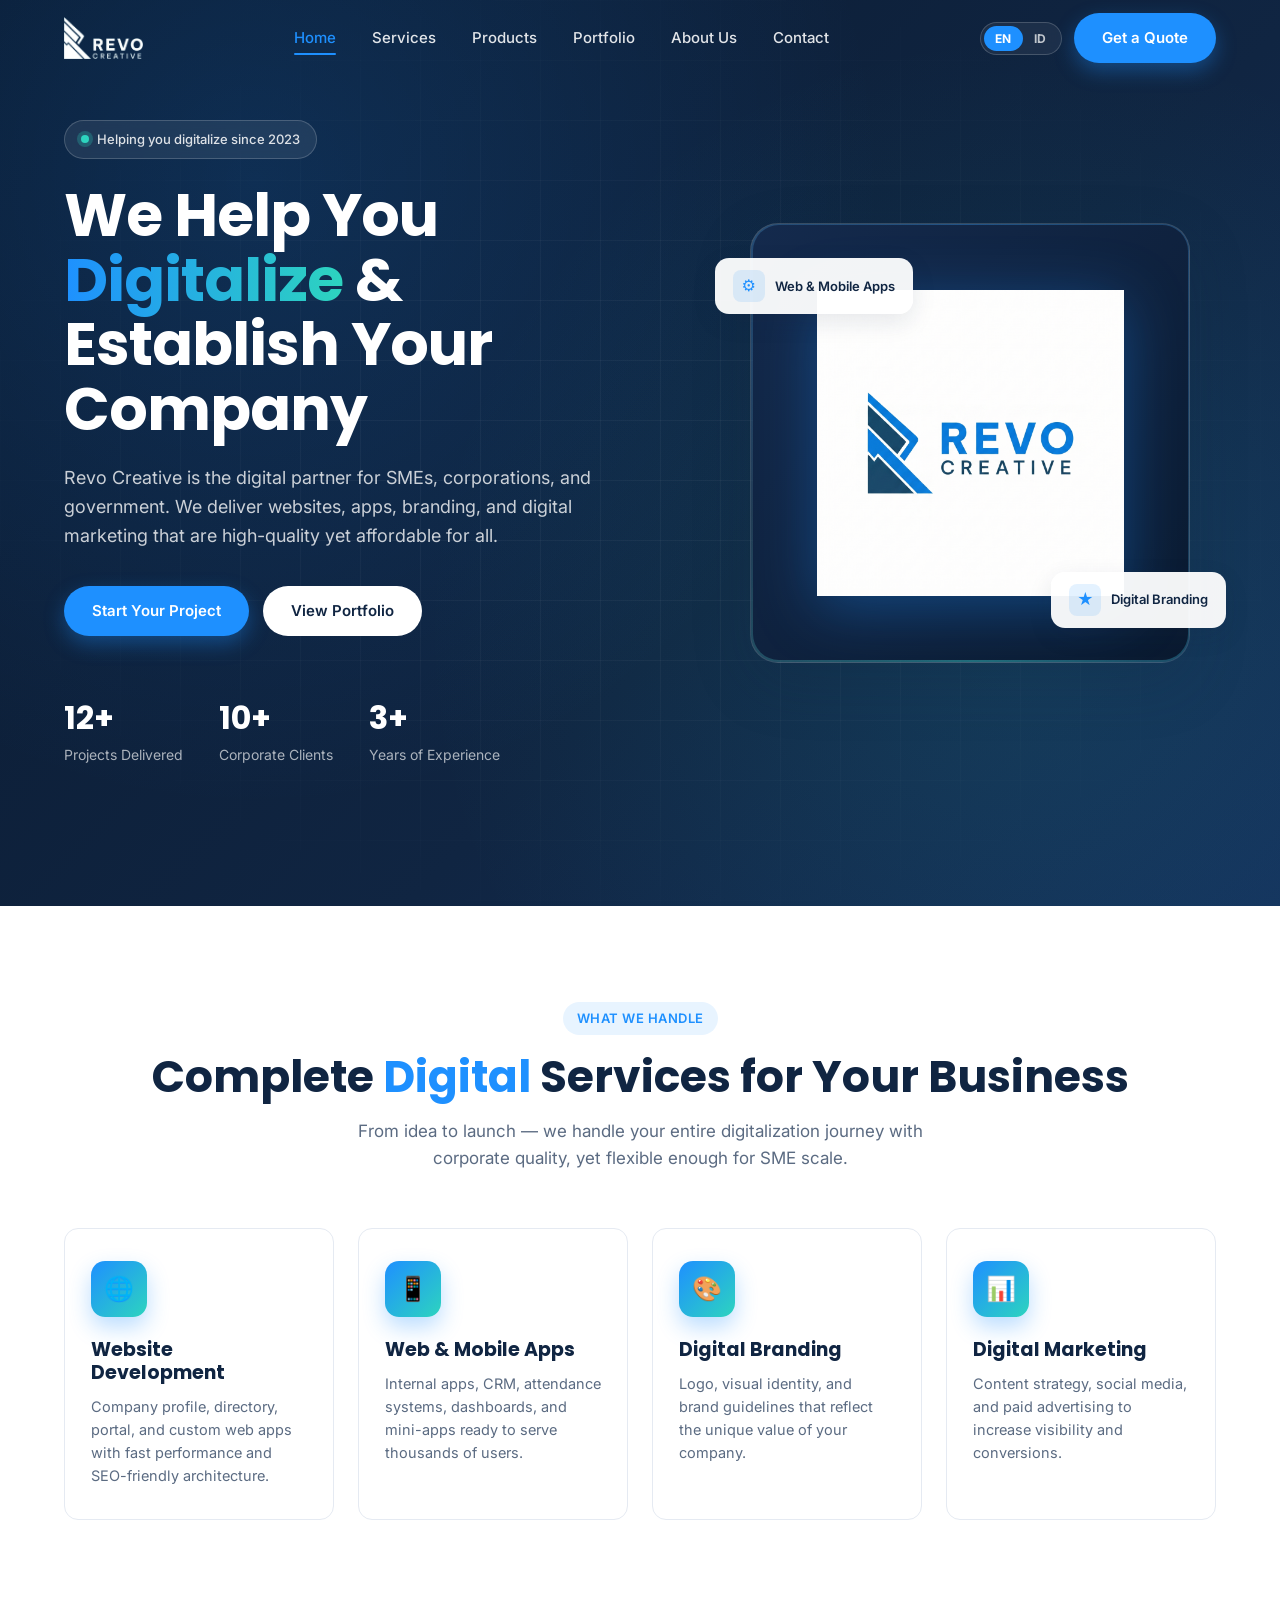
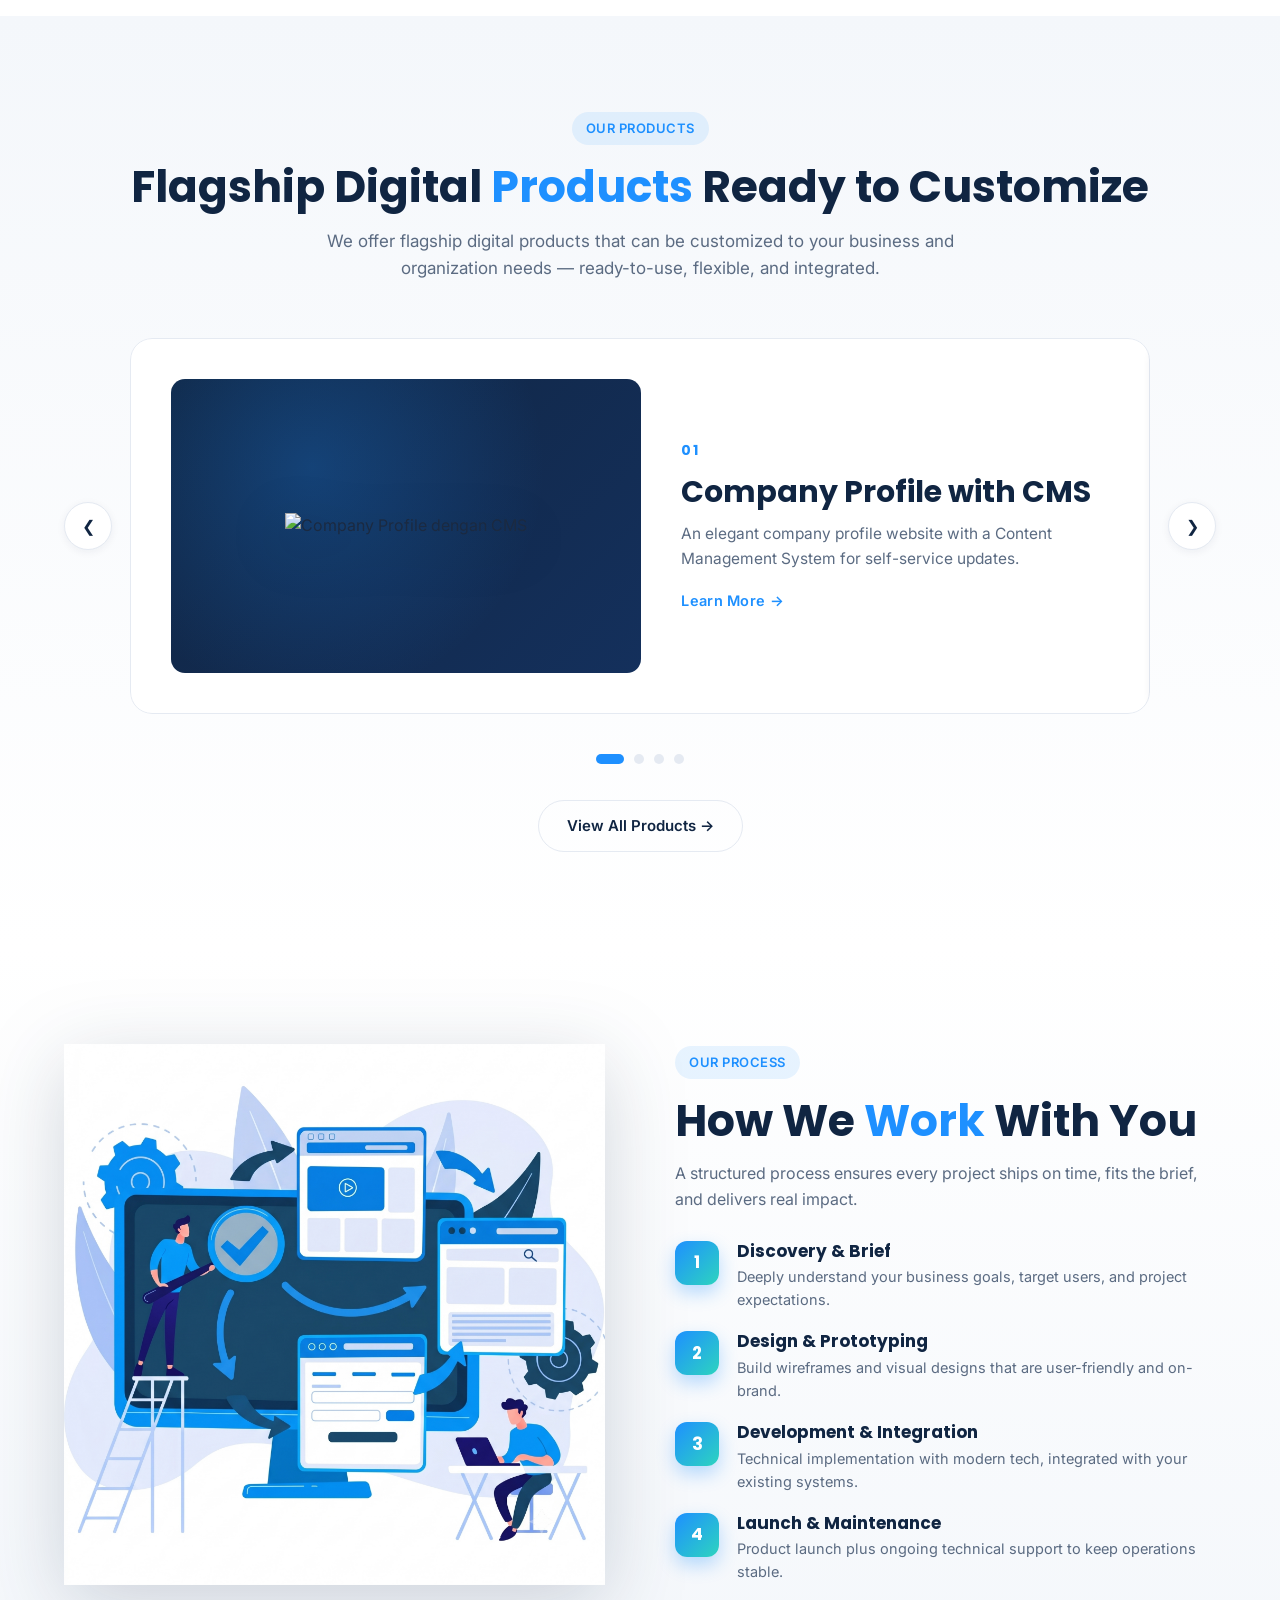
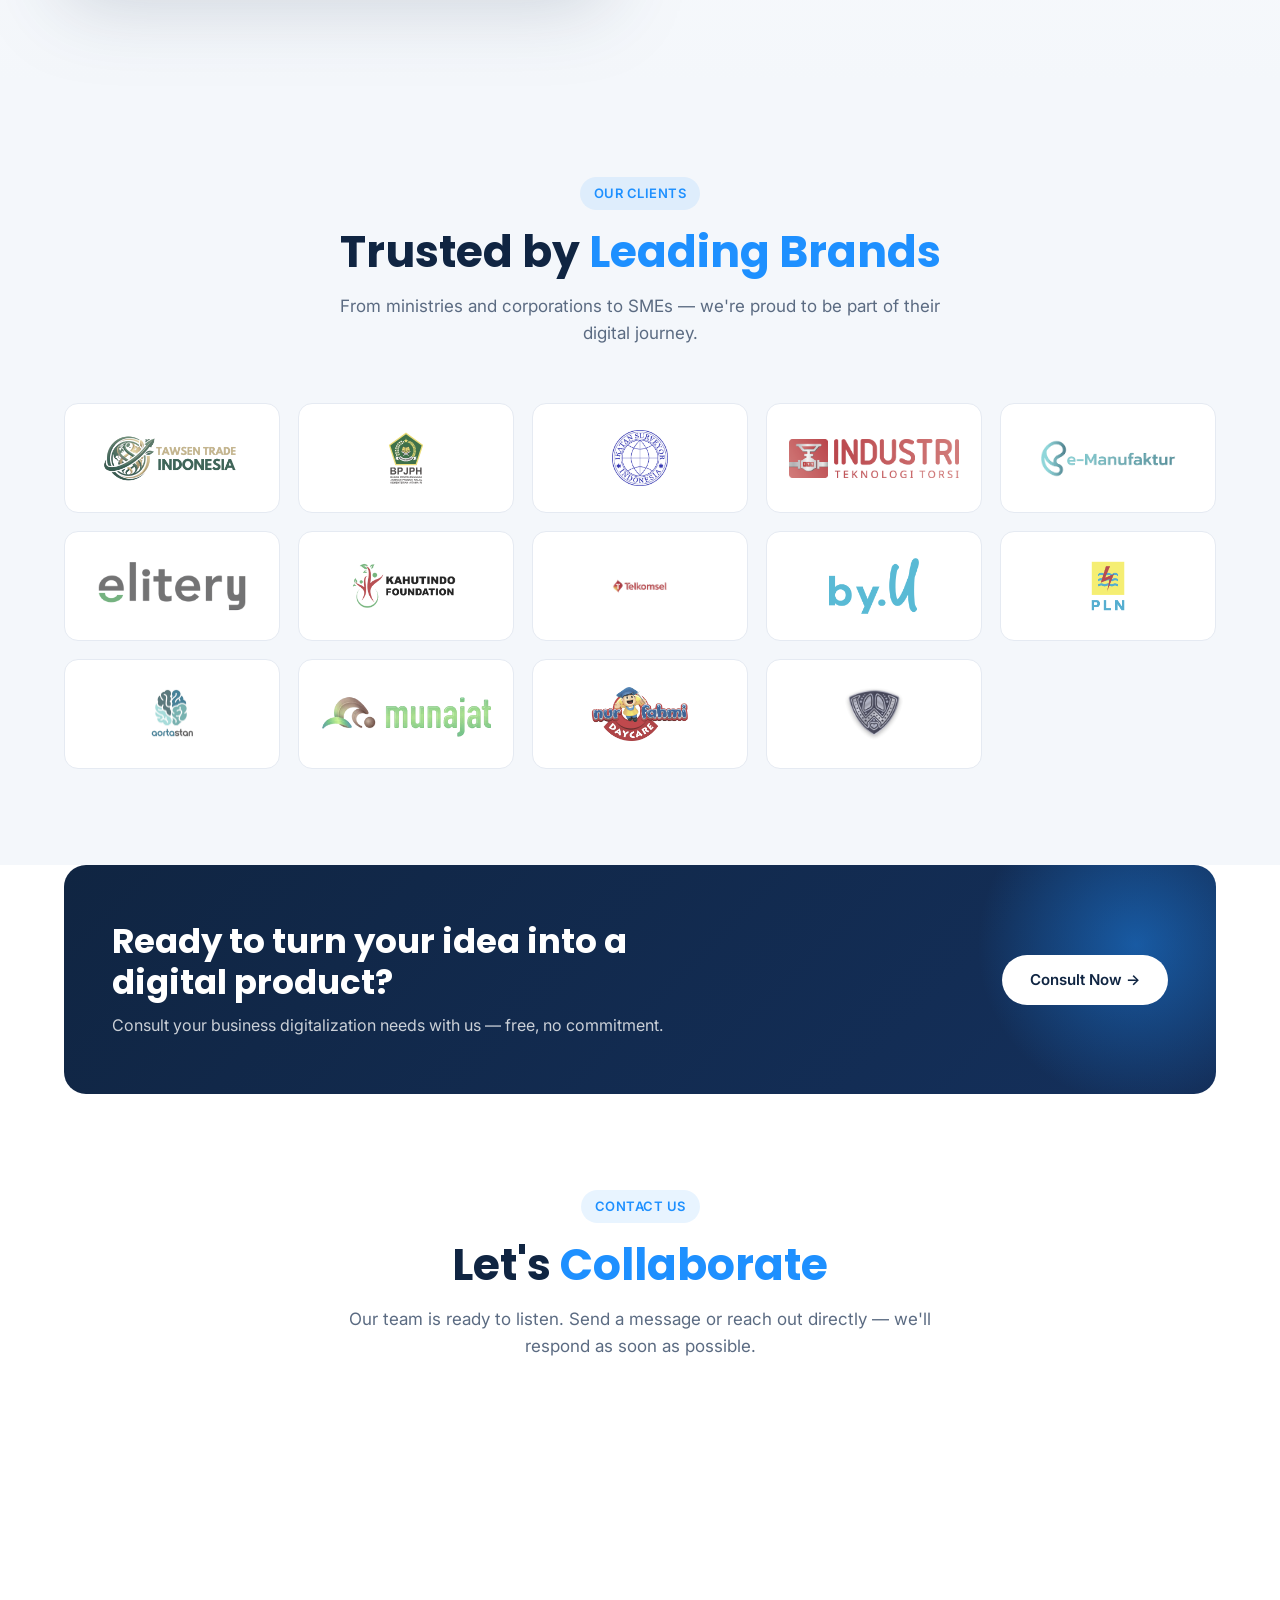
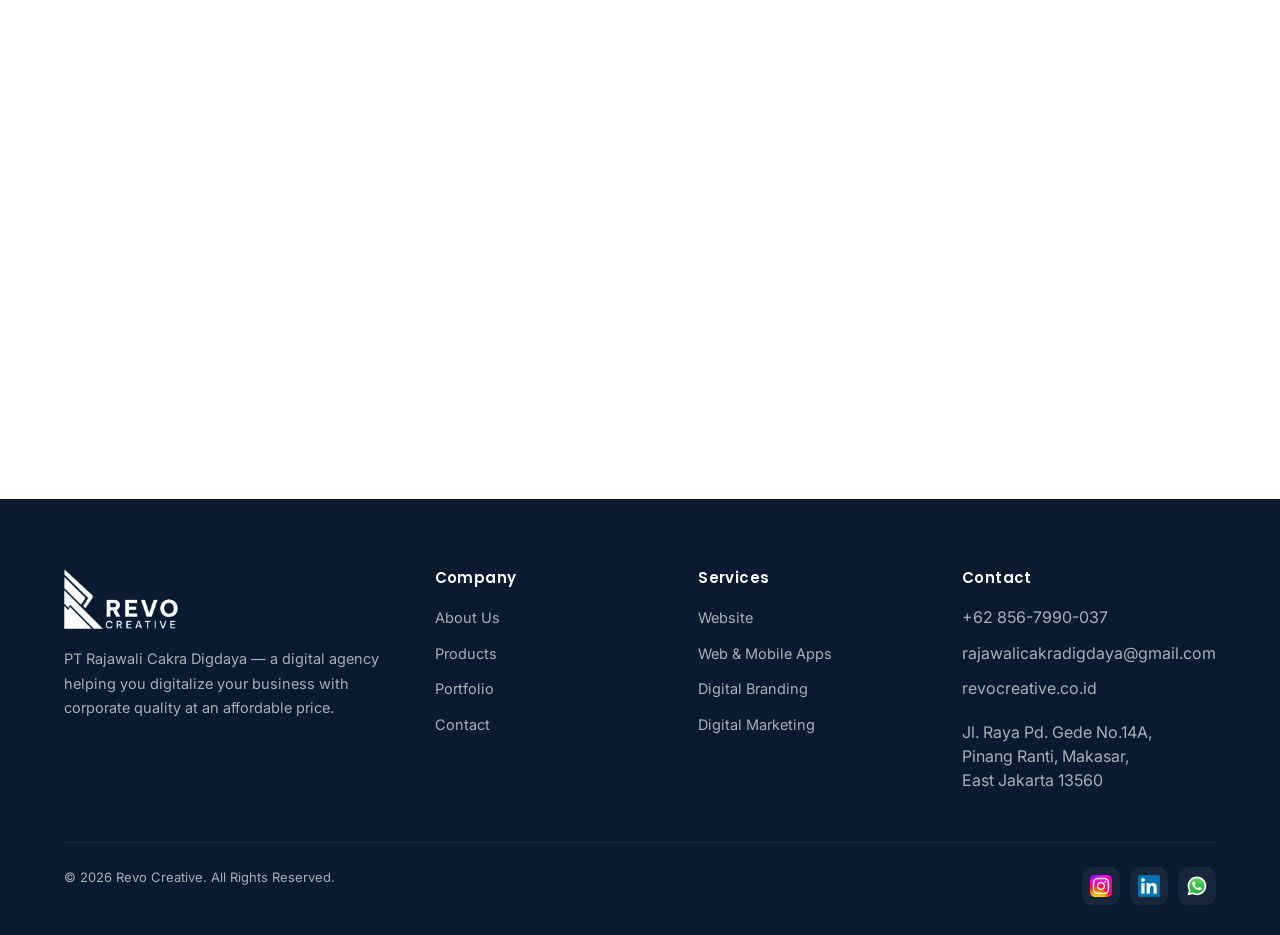
==== commit 7a57ef8c: "Dev:Update Dual Bahasa" ====
--- a/frontend/index.html
+++ b/frontend/index.html
@@ -100,17 +100,21 @@
       </a>
       <nav>
         <ul class="nav-links">
-          <li><a href="index.html">Home</a></li>
-          <li><a href="#services">Services</a></li>
-          <li><a href="products.html">Products</a></li>
-          <li><a href="portfolio.html">Portfolio</a></li>
-          <li><a href="about.html">About Us</a></li>
-          <li><a href="contact.html">Contact</a></li>
+          <li><a href="index.html" data-i18n="nav.home">Home</a></li>
+          <li><a href="#services" data-i18n="nav.services">Services</a></li>
+          <li><a href="products.html" data-i18n="nav.products">Products</a></li>
+          <li><a href="portfolio.html" data-i18n="nav.portfolio">Portfolio</a></li>
+          <li><a href="about.html" data-i18n="nav.about">About Us</a></li>
+          <li><a href="contact.html" data-i18n="nav.contact">Contact</a></li>
         </ul>
       </nav>
       <div class="nav-cta">
-        <a href="contact.html" class="btn btn-primary">Get a Quote</a>
-        <button class="nav-toggle" aria-label="Toggle navigation">
+        <div class="lang-switch" role="group" aria-label="Language">
+          <button type="button" data-lang="en">EN</button>
+          <button type="button" data-lang="id">ID</button>
+        </div>
+        <a href="contact.html" class="btn btn-primary" data-i18n="nav.getQuote">Get a Quote</a>
+        <button class="nav-toggle" aria-label="Toggle navigation" data-i18n-attr="aria-label:nav.toggleMenu">
           <span></span><span></span><span></span>
         </button>
       </div>
@@ -121,32 +125,29 @@
   <section class="hero">
     <div class="container hero-grid">
       <div class="reveal">
-        <span class="hero-pill"><span class="dot"></span> Helping you digitalize since 2023</span>
-        <h1>
-          We Help You <span class="gradient-text">Digitalize</span> &amp;
-          Establish Your Company
-        </h1>
-        <p class="lead">
+        <span class="hero-pill"><span class="dot"></span> <span data-i18n="hero.pill">Helping you digitalize since 2023</span></span>
+        <h1 data-i18n="hero.title" data-i18n-html>We Help You <span class="gradient-text">Digitalize</span> &amp; Establish Your Company</h1>
+        <p class="lead" data-i18n="hero.lead">
           Revo Creative adalah mitra digital untuk UMKM, korporasi, dan pemerintah.
           Kami menghadirkan website, aplikasi, branding, dan digital marketing yang
           berkualitas namun tetap terjangkau bagi seluruh kalangan.
         </p>
         <div class="hero-actions">
-          <a href="contact.html" class="btn btn-primary">Mulai Proyek Anda</a>
-          <a href="portfolio.html" class="btn btn-white">Lihat Portfolio</a>
+          <a href="contact.html" class="btn btn-primary" data-i18n="hero.ctaStart">Mulai Proyek Anda</a>
+          <a href="portfolio.html" class="btn btn-white" data-i18n="hero.ctaPortfolio">Lihat Portfolio</a>
         </div>
         <div class="hero-stats">
           <div class="stat">
             <div class="num">12+</div>
-            <div class="label">Proyek Selesai</div>
+            <div class="label" data-i18n="hero.stat1">Proyek Selesai</div>
           </div>
           <div class="stat">
             <div class="num">10+</div>
-            <div class="label">Klien Korporasi</div>
+            <div class="label" data-i18n="hero.stat2">Klien Korporasi</div>
           </div>
           <div class="stat">
             <div class="num">3+</div>
-            <div class="label">Tahun Pengalaman</div>
+            <div class="label" data-i18n="hero.stat3">Tahun Pengalaman</div>
           </div>
         </div>
       </div>
@@ -157,11 +158,11 @@
         </div>
         <div class="float-chip tl">
           <span class="ico">&#9881;</span>
-          <span>Web &amp; Mobile Apps</span>
+          <span data-i18n="hero.chipApps">Web &amp; Mobile Apps</span>
         </div>
         <div class="float-chip br">
           <span class="ico">&#9733;</span>
-          <span>Digital Branding</span>
+          <span data-i18n="hero.chipBranding">Digital Branding</span>
         </div>
       </div>
     </div>
@@ -171,9 +172,9 @@
   <section class="section" id="services">
     <div class="container">
       <div class="text-center reveal">
-        <span class="section-tag">What We Handle</span>
-        <h2 class="section-title">Layanan <span>Digital</span> Lengkap untuk Bisnis Anda</h2>
-        <p class="section-subtitle center-block">
+        <span class="section-tag" data-i18n="services.tag">What We Handle</span>
+        <h2 class="section-title" data-i18n="services.title" data-i18n-html>Layanan <span>Digital</span> Lengkap untuk Bisnis Anda</h2>
+        <p class="section-subtitle center-block" data-i18n="services.subtitle">
           Dari ide hingga peluncuran — kami menangani seluruh perjalanan digitalisasi
           bisnis Anda dengan kualitas korporat namun fleksibel untuk skala UMKM.
         </p>
@@ -182,23 +183,23 @@
       <div class="services-grid">
         <div class="service-card reveal">
           <div class="service-icon">&#127760;</div>
-          <h3>Website Development</h3>
-          <p>Company profile, directory, portal, dan custom web app dengan performa cepat dan SEO-friendly.</p>
+          <h3 data-i18n="services.s1Title">Website Development</h3>
+          <p data-i18n="services.s1Desc">Company profile, directory, portal, dan custom web app dengan performa cepat dan SEO-friendly.</p>
         </div>
         <div class="service-card reveal">
           <div class="service-icon">&#128241;</div>
-          <h3>Web &amp; Mobile Apps</h3>
-          <p>Aplikasi internal, CRM, sistem absensi, dashboard, hingga mini-app yang siap melayani ribuan pengguna.</p>
+          <h3 data-i18n="services.s2Title">Web &amp; Mobile Apps</h3>
+          <p data-i18n="services.s2Desc">Aplikasi internal, CRM, sistem absensi, dashboard, hingga mini-app yang siap melayani ribuan pengguna.</p>
         </div>
         <div class="service-card reveal">
           <div class="service-icon">&#127912;</div>
-          <h3>Digital Branding</h3>
-          <p>Logo, identitas visual, dan brand guideline yang mencerminkan nilai unik perusahaan Anda.</p>
+          <h3 data-i18n="services.s3Title">Digital Branding</h3>
+          <p data-i18n="services.s3Desc">Logo, identitas visual, dan brand guideline yang mencerminkan nilai unik perusahaan Anda.</p>
         </div>
         <div class="service-card reveal">
           <div class="service-icon">&#128202;</div>
-          <h3>Digital Marketing</h3>
-          <p>Strategi konten, social media, dan iklan berbayar untuk meningkatkan visibilitas dan konversi.</p>
+          <h3 data-i18n="services.s4Title">Digital Marketing</h3>
+          <p data-i18n="services.s4Desc">Strategi konten, social media, dan iklan berbayar untuk meningkatkan visibilitas dan konversi.</p>
         </div>
       </div>
     </div>
@@ -208,16 +209,16 @@
   <section class="section products-section" id="products">
     <div class="container">
       <div class="text-center reveal">
-        <span class="section-tag">Our Products</span>
-        <h2 class="section-title">Produk Digital <span>Unggulan</span> yang Dapat Di-Custom</h2>
-        <p class="section-subtitle center-block">
+        <span class="section-tag" data-i18n="productsHome.tag">Our Products</span>
+        <h2 class="section-title" data-i18n="productsHome.title" data-i18n-html>Produk Digital <span>Unggulan</span> yang Dapat Di-Custom</h2>
+        <p class="section-subtitle center-block" data-i18n="productsHome.subtitle">
           Kami memiliki produk digital unggulan yang boleh di-custom sesuai kebutuhan
           bisnis dan organisasi Anda — siap pakai, fleksibel, dan terintegrasi.
         </p>
       </div>
 
       <div class="products-carousel reveal" aria-roledescription="carousel">
-        <button class="carousel-arrow prev" aria-label="Previous product">&#10094;</button>
+        <button class="carousel-arrow prev" aria-label="Previous product" data-i18n-attr="aria-label:productsHome.prevAria">&#10094;</button>
 
         <div class="products-track-wrap">
           <div class="products-track">
@@ -227,9 +228,9 @@
               </div>
               <div class="product-meta">
                 <span class="product-index">01</span>
-                <h3>Company Profile lengkap dengan CMS</h3>
-                <p>Website company profile elegan dengan Content Management System untuk update mandiri.</p>
-                <span class="product-link">Pelajari Selengkapnya &rarr;</span>
+                <h3 data-i18n="productsHome.p1Title">Company Profile lengkap dengan CMS</h3>
+                <p data-i18n="productsHome.p1Desc">Website company profile elegan dengan Content Management System untuk update mandiri.</p>
+                <span class="product-link" data-i18n="productsHome.learnMore">Pelajari Selengkapnya &rarr;</span>
               </div>
             </a>
 
@@ -239,9 +240,9 @@
               </div>
               <div class="product-meta">
                 <span class="product-index">02</span>
-                <h3>ERP untuk Perusahaan</h3>
-                <p>Sistem Enterprise Resource Planning untuk keuangan, persediaan, dan operasional.</p>
-                <span class="product-link">Pelajari Selengkapnya &rarr;</span>
+                <h3 data-i18n="productsHome.p2Title">ERP untuk Perusahaan</h3>
+                <p data-i18n="productsHome.p2Desc">Sistem Enterprise Resource Planning untuk keuangan, persediaan, dan operasional.</p>
+                <span class="product-link" data-i18n="productsHome.learnMore">Pelajari Selengkapnya &rarr;</span>
               </div>
             </a>
 
@@ -251,9 +252,9 @@
               </div>
               <div class="product-meta">
                 <span class="product-index">03</span>
-                <h3>Sistem Absensi</h3>
-                <p>Aplikasi absensi karyawan dengan geo-tagging, foto verifikasi, dan rekap otomatis.</p>
-                <span class="product-link">Pelajari Selengkapnya &rarr;</span>
+                <h3 data-i18n="productsHome.p3Title">Sistem Absensi</h3>
+                <p data-i18n="productsHome.p3Desc">Aplikasi absensi karyawan dengan geo-tagging, foto verifikasi, dan rekap otomatis.</p>
+                <span class="product-link" data-i18n="productsHome.learnMore">Pelajari Selengkapnya &rarr;</span>
               </div>
             </a>
 
@@ -263,15 +264,15 @@
               </div>
               <div class="product-meta">
                 <span class="product-index">04</span>
-                <h3>Sistem Keanggotaan Organisasi</h3>
-                <p>Membership management untuk organisasi & komunitas — pendaftaran, verifikasi, hingga iuran.</p>
-                <span class="product-link">Pelajari Selengkapnya &rarr;</span>
+                <h3 data-i18n="productsHome.p4Title">Sistem Keanggotaan Organisasi</h3>
+                <p data-i18n="productsHome.p4Desc">Membership management untuk organisasi & komunitas — pendaftaran, verifikasi, hingga iuran.</p>
+                <span class="product-link" data-i18n="productsHome.learnMore">Pelajari Selengkapnya &rarr;</span>
               </div>
             </a>
           </div>
         </div>
 
-        <button class="carousel-arrow next" aria-label="Next product">&#10095;</button>
+        <button class="carousel-arrow next" aria-label="Next product" data-i18n-attr="aria-label:productsHome.nextAria">&#10095;</button>
 
         <div class="carousel-dots" role="tablist" aria-label="Product slides">
           <button class="carousel-dot active" data-slide="0" aria-label="Slide 1"></button>
@@ -282,7 +283,7 @@
       </div>
 
       <div class="text-center" style="margin-top:36px;">
-        <a href="products.html" class="btn btn-ghost">Lihat Semua Produk &rarr;</a>
+        <a href="products.html" class="btn btn-ghost" data-i18n="productsHome.viewAll">Lihat Semua Produk &rarr;</a>
       </div>
     </div>
   </section>
@@ -296,9 +297,9 @@
           <img src="assets/software-process.png" alt="Ilustrasi proses pengembangan software Revo Creative" loading="lazy" />
         </div>
         <div class="reveal">
-          <span class="section-tag">Our Process</span>
-          <h2 class="section-title">Cara Kami <span>Bekerja</span> Bersama Anda</h2>
-          <p style="color:var(--color-muted);font-size:16px;">
+          <span class="section-tag" data-i18n="process.tag">Our Process</span>
+          <h2 class="section-title" data-i18n="process.title" data-i18n-html>Cara Kami <span>Bekerja</span> Bersama Anda</h2>
+          <p style="color:var(--color-muted);font-size:16px;" data-i18n="process.intro">
             Proses yang terstruktur memastikan setiap proyek selesai tepat waktu,
             sesuai kebutuhan, dan menghadirkan dampak yang nyata.
           </p>
@@ -307,29 +308,29 @@
             <div class="process-step">
               <div class="step-num">1</div>
               <div>
-                <h4>Discovery &amp; Brief</h4>
-                <p>Memahami tujuan bisnis, target pengguna, dan ekspektasi proyek Anda secara mendalam.</p>
+                <h4 data-i18n="process.s1Title">Discovery &amp; Brief</h4>
+                <p data-i18n="process.s1Desc">Memahami tujuan bisnis, target pengguna, dan ekspektasi proyek Anda secara mendalam.</p>
               </div>
             </div>
             <div class="process-step">
               <div class="step-num">2</div>
               <div>
-                <h4>Design &amp; Prototyping</h4>
-                <p>Membangun wireframe dan desain visual yang user-friendly dan sesuai identitas brand.</p>
+                <h4 data-i18n="process.s2Title">Design &amp; Prototyping</h4>
+                <p data-i18n="process.s2Desc">Membangun wireframe dan desain visual yang user-friendly dan sesuai identitas brand.</p>
               </div>
             </div>
             <div class="process-step">
               <div class="step-num">3</div>
               <div>
-                <h4>Development &amp; Integration</h4>
-                <p>Implementasi teknis dengan teknologi modern, terintegrasi dengan sistem yang Anda miliki.</p>
+                <h4 data-i18n="process.s3Title">Development &amp; Integration</h4>
+                <p data-i18n="process.s3Desc">Implementasi teknis dengan teknologi modern, terintegrasi dengan sistem yang Anda miliki.</p>
               </div>
             </div>
             <div class="process-step">
               <div class="step-num">4</div>
               <div>
-                <h4>Launch &amp; Maintenance</h4>
-                <p>Peluncuran produk plus dukungan teknis berkelanjutan untuk memastikan operasional yang stabil.</p>
+                <h4 data-i18n="process.s4Title">Launch &amp; Maintenance</h4>
+                <p data-i18n="process.s4Desc">Peluncuran produk plus dukungan teknis berkelanjutan untuk memastikan operasional yang stabil.</p>
               </div>
             </div>
           </div>
@@ -342,9 +343,9 @@
   <section class="section clients">
     <div class="container">
       <div class="text-center reveal">
-        <span class="section-tag">Our Clients</span>
-        <h2 class="section-title">Dipercaya oleh <span>Brand Ternama</span></h2>
-        <p class="section-subtitle center-block">
+        <span class="section-tag" data-i18n="clients.tag">Our Clients</span>
+        <h2 class="section-title" data-i18n="clients.title" data-i18n-html>Dipercaya oleh <span>Brand Ternama</span></h2>
+        <p class="section-subtitle center-block" data-i18n="clients.subtitle">
           Mulai dari kementerian, korporasi, hingga UMKM — kami bangga menjadi
           bagian dari perjalanan digital mereka.
         </p>
@@ -374,10 +375,10 @@
     <div class="container">
       <div class="cta-banner reveal">
         <div>
-          <h2>Siap mengubah ide menjadi produk digital?</h2>
-          <p>Konsultasikan kebutuhan digitalisasi bisnis Anda — gratis, tanpa komitmen.</p>
-        </div>
-        <a href="contact.html" class="btn btn-white">Konsultasi Sekarang &rarr;</a>
+          <h2 data-i18n="ctaHome.title">Siap mengubah ide menjadi produk digital?</h2>
+          <p data-i18n="ctaHome.subtitle">Konsultasikan kebutuhan digitalisasi bisnis Anda — gratis, tanpa komitmen.</p>
+        </div>
+        <a href="contact.html" class="btn btn-white" data-i18n="ctaHome.button">Konsultasi Sekarang &rarr;</a>
       </div>
     </div>
   </section>
@@ -386,9 +387,9 @@
   <section class="section" id="contact" style="padding-top:0;">
     <div class="container">
       <div class="text-center reveal">
-        <span class="section-tag">Contact Us</span>
-        <h2 class="section-title">Mari <span>Berkolaborasi</span></h2>
-        <p class="section-subtitle center-block">
+        <span class="section-tag" data-i18n="contactHome.tag">Contact Us</span>
+        <h2 class="section-title" data-i18n="contactHome.title" data-i18n-html>Mari <span>Berkolaborasi</span></h2>
+        <p class="section-subtitle center-block" data-i18n="contactHome.subtitle">
           Tim kami siap mendengar kebutuhan Anda. Kirim pesan atau hubungi kami
           langsung — kami akan merespons sesegera mungkin.
         </p>
@@ -399,78 +400,78 @@
           <div class="contact-card">
             <div class="ico">&#9990;</div>
             <div>
-              <div class="label">Phone / WhatsApp</div>
-              <div class="value">Chavvah · +62 856-7990-037</div>
+              <div class="label" data-i18n="contactHome.phoneLabel">Phone / WhatsApp</div>
+              <div class="value">Chavvah &middot; +62 856-7990-037</div>
             </div>
           </div>
           <div class="contact-card">
             <div class="ico">&#9993;</div>
             <div>
-              <div class="label">Email</div>
+              <div class="label" data-i18n="contactHome.emailLabel">Email</div>
               <div class="value">rajawalicakradigdaya@gmail.com</div>
             </div>
           </div>
           <a class="contact-card" href="https://maps.google.com/maps?q=Jl.+Raya+Pd.+Gede+No.14A+Pinang+Ranti+Jakarta+Timur+13560" target="_blank" rel="noopener" style="text-decoration:none;color:inherit;">
             <div class="ico">&#128205;</div>
             <div>
-              <div class="label">Office Address</div>
-              <div class="value" style="font-weight:600;line-height:1.4;">Jl. Raya Pd. Gede No.14A, Pinang Ranti,<br />Kec. Makasar, Jakarta Timur 13560</div>
+              <div class="label" data-i18n="contactHome.addressLabel">Office Address</div>
+              <div class="value" style="font-weight:600;line-height:1.4;" data-i18n="contactHome.addressValue" data-i18n-html>Jl. Raya Pd. Gede No.14A, Pinang Ranti,<br />Kec. Makasar, Jakarta Timur 13560</div>
             </div>
           </a>
           <div class="contact-card">
             <div class="ico">&#127760;</div>
             <div>
-              <div class="label">Website</div>
+              <div class="label" data-i18n="contactHome.websiteLabel">Website</div>
               <div class="value">revocreative.co.id</div>
             </div>
           </div>
           <div class="contact-card">
             <div class="ico">&#127970;</div>
             <div>
-              <div class="label">Legal Entity</div>
+              <div class="label" data-i18n="contactHome.legalLabel">Legal Entity</div>
               <div class="value">PT Rajawali Cakra Digdaya</div>
             </div>
           </div>
         </div>
 
         <form class="contact-form reveal" novalidate>
-          <div class="form-success">Terima kasih! Pesan Anda berhasil terkirim. Tim kami akan menghubungi Anda segera.</div>
+          <div class="form-success" data-i18n="form.success">Terima kasih! Pesan Anda berhasil terkirim. Tim kami akan menghubungi Anda segera.</div>
           <div class="form-row">
             <div class="form-group">
-              <label for="name">Nama Lengkap</label>
-              <input type="text" id="name" name="name" placeholder="Nama Anda" required />
+              <label for="name" data-i18n="form.nameLabel">Nama Lengkap</label>
+              <input type="text" id="name" name="name" placeholder="Nama Anda" required data-i18n-attr="placeholder:form.namePh" />
             </div>
             <div class="form-group">
-              <label for="company">Perusahaan</label>
-              <input type="text" id="company" name="company" placeholder="Nama perusahaan" />
+              <label for="company" data-i18n="form.companyLabel">Perusahaan</label>
+              <input type="text" id="company" name="company" placeholder="Nama perusahaan" data-i18n-attr="placeholder:form.companyPh" />
             </div>
           </div>
           <div class="form-row">
             <div class="form-group">
-              <label for="email">Email</label>
-              <input type="email" id="email" name="email" placeholder="email@perusahaan.com" required />
+              <label for="email" data-i18n="form.emailLabel">Email</label>
+              <input type="email" id="email" name="email" placeholder="email@perusahaan.com" required data-i18n-attr="placeholder:form.emailPh" />
             </div>
             <div class="form-group">
-              <label for="phone">Nomor Telepon</label>
-              <input type="tel" id="phone" name="phone" placeholder="+62 ..." />
+              <label for="phone" data-i18n="form.phoneLabel">Nomor Telepon</label>
+              <input type="tel" id="phone" name="phone" placeholder="+62 ..." data-i18n-attr="placeholder:form.phonePh" />
             </div>
           </div>
           <div class="form-group">
-            <label for="service">Layanan yang Diminati</label>
+            <label for="service" data-i18n="form.serviceLabel">Layanan yang Diminati</label>
             <select id="service" name="service">
-              <option value="">Pilih layanan</option>
-              <option>Website Development</option>
-              <option>Web &amp; Mobile Apps</option>
-              <option>Digital Branding</option>
-              <option>Digital Marketing</option>
-              <option>Konsultasi Lainnya</option>
+              <option value="" data-i18n="form.servicePlaceholder">Pilih layanan</option>
+              <option data-i18n="form.svcWebsite">Website Development</option>
+              <option data-i18n="form.svcApps">Web &amp; Mobile Apps</option>
+              <option data-i18n="form.svcBranding">Digital Branding</option>
+              <option data-i18n="form.svcMarketing">Digital Marketing</option>
+              <option data-i18n="form.svcOther">Konsultasi Lainnya</option>
             </select>
           </div>
           <div class="form-group">
-            <label for="message">Pesan</label>
-            <textarea id="message" name="message" placeholder="Ceritakan kebutuhan proyek Anda..." required></textarea>
-          </div>
-          <button type="submit" class="btn btn-primary">Kirim Pesan</button>
+            <label for="message" data-i18n="form.messageLabel">Pesan</label>
+            <textarea id="message" name="message" placeholder="Ceritakan kebutuhan proyek Anda..." required data-i18n-attr="placeholder:form.messagePh"></textarea>
+          </div>
+          <button type="submit" class="btn btn-primary" data-i18n="form.submit">Kirim Pesan</button>
         </form>
       </div>
     </div>
@@ -482,38 +483,38 @@
       <div class="footer-grid">
         <div class="footer-brand">
           <img src="assets/revo-2024-horizontal-white-zoomed-no-background.webp" alt="Revo Creative" />
-          <p>PT Rajawali Cakra Digdaya — agensi digital yang membantu Anda men-digitalisasi bisnis dengan kualitas korporat dan harga yang terjangkau.</p>
+          <p data-i18n="footer.brandDesc">PT Rajawali Cakra Digdaya — agensi digital yang membantu Anda men-digitalisasi bisnis dengan kualitas korporat dan harga yang terjangkau.</p>
         </div>
         <div>
-          <h5>Perusahaan</h5>
+          <h5 data-i18n="footer.companyHeading">Perusahaan</h5>
           <ul>
-            <li><a href="about.html">About Us</a></li>
-            <li><a href="products.html">Products</a></li>
-            <li><a href="portfolio.html">Portfolio</a></li>
-            <li><a href="contact.html">Contact</a></li>
+            <li><a href="about.html" data-i18n="nav.about">About Us</a></li>
+            <li><a href="products.html" data-i18n="nav.products">Products</a></li>
+            <li><a href="portfolio.html" data-i18n="nav.portfolio">Portfolio</a></li>
+            <li><a href="contact.html" data-i18n="nav.contact">Contact</a></li>
           </ul>
         </div>
         <div>
-          <h5>Layanan</h5>
+          <h5 data-i18n="footer.servicesHeading">Layanan</h5>
           <ul>
-            <li><a href="index.html#services">Website</a></li>
-            <li><a href="index.html#services">Web &amp; Mobile Apps</a></li>
-            <li><a href="index.html#services">Digital Branding</a></li>
-            <li><a href="index.html#services">Digital Marketing</a></li>
+            <li><a href="index.html#services" data-i18n="footer.svcWebsite">Website</a></li>
+            <li><a href="index.html#services" data-i18n="footer.svcApps">Web &amp; Mobile Apps</a></li>
+            <li><a href="index.html#services" data-i18n="footer.svcBranding">Digital Branding</a></li>
+            <li><a href="index.html#services" data-i18n="footer.svcMarketing">Digital Marketing</a></li>
           </ul>
         </div>
         <div>
-          <h5>Kontak</h5>
+          <h5 data-i18n="footer.contactHeading">Kontak</h5>
           <ul>
             <li>+62 856-7990-037</li>
             <li>rajawalicakradigdaya@gmail.com</li>
             <li>revocreative.co.id</li>
-            <li style="margin-top:8px;line-height:1.5;">Jl. Raya Pd. Gede No.14A,<br/>Pinang Ranti, Makasar,<br/>Jakarta Timur 13560</li>
+            <li style="margin-top:8px;line-height:1.5;" data-i18n="footer.address" data-i18n-html>Jl. Raya Pd. Gede No.14A,<br/>Pinang Ranti, Makasar,<br/>Jakarta Timur 13560</li>
           </ul>
         </div>
       </div>
       <div class="footer-bottom">
-        <div>© <span id="year">2025</span> Revo Creative. All Rights Reserved.</div>
+        <div>© <span id="year">2025</span> Revo Creative. <span data-i18n="footer.rights">All Rights Reserved.</span></div>
         <div class="socials">
           <a class="social-ico" href="https://www.instagram.com/revocreative_id/" target="_blank" rel="noopener" aria-label="Instagram Revo Creative"><img src="assets/icon/Instagram-logo.svg" alt="Instagram" /></a>
           <a class="social-ico" href="https://www.linkedin.com/company/101702844" target="_blank" rel="noopener" aria-label="LinkedIn Revo Creative"><img src="assets/icon/linkedin-logo.png" alt="LinkedIn" /></a>
@@ -523,7 +524,7 @@
     </div>
   </footer>
 
-  <button class="back-to-top" type="button" aria-label="Kembali ke atas">
+  <button class="back-to-top" type="button" aria-label="Kembali ke atas" data-i18n-attr="aria-label:backToTop.label">
     <svg viewBox="0 0 24 24" aria-hidden="true"><polyline points="6 14 12 8 18 14" /></svg>
   </button>
 
--- a/frontend/css/style.css
+++ b/frontend/css/style.css
@@ -12,6 +12,7 @@
 @import "modules/navbar.css";        /* fixed top navbar + mobile drawer */
 @import "modules/footer.css";        /* footer grid + socials */
 @import "modules/back-to-top.css";   /* floating "back to top" button (bottom-right) */
+@import "modules/lang-switch.css";   /* EN/ID language toggle in navbar */
 
 /* ----- Hero patterns ----- */
 @import "modules/hero.css";          /* homepage hero (.hero) */
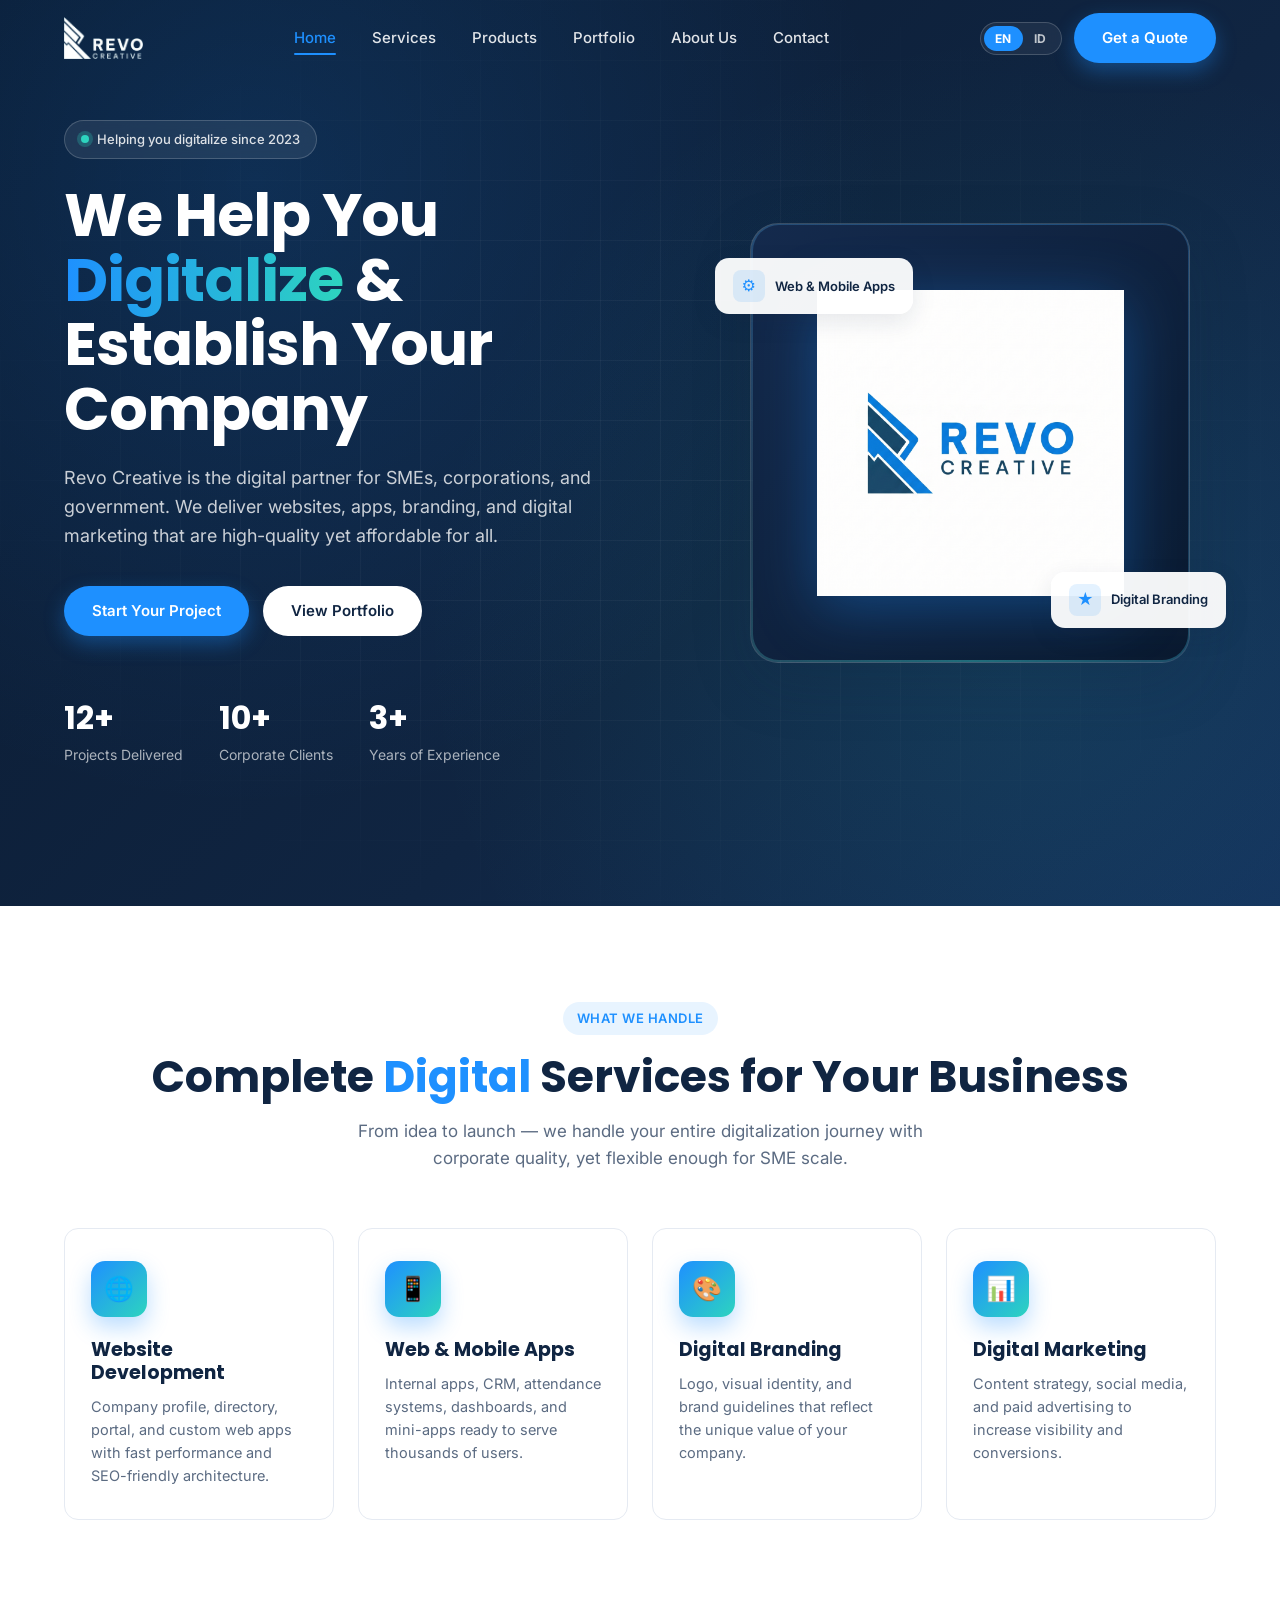
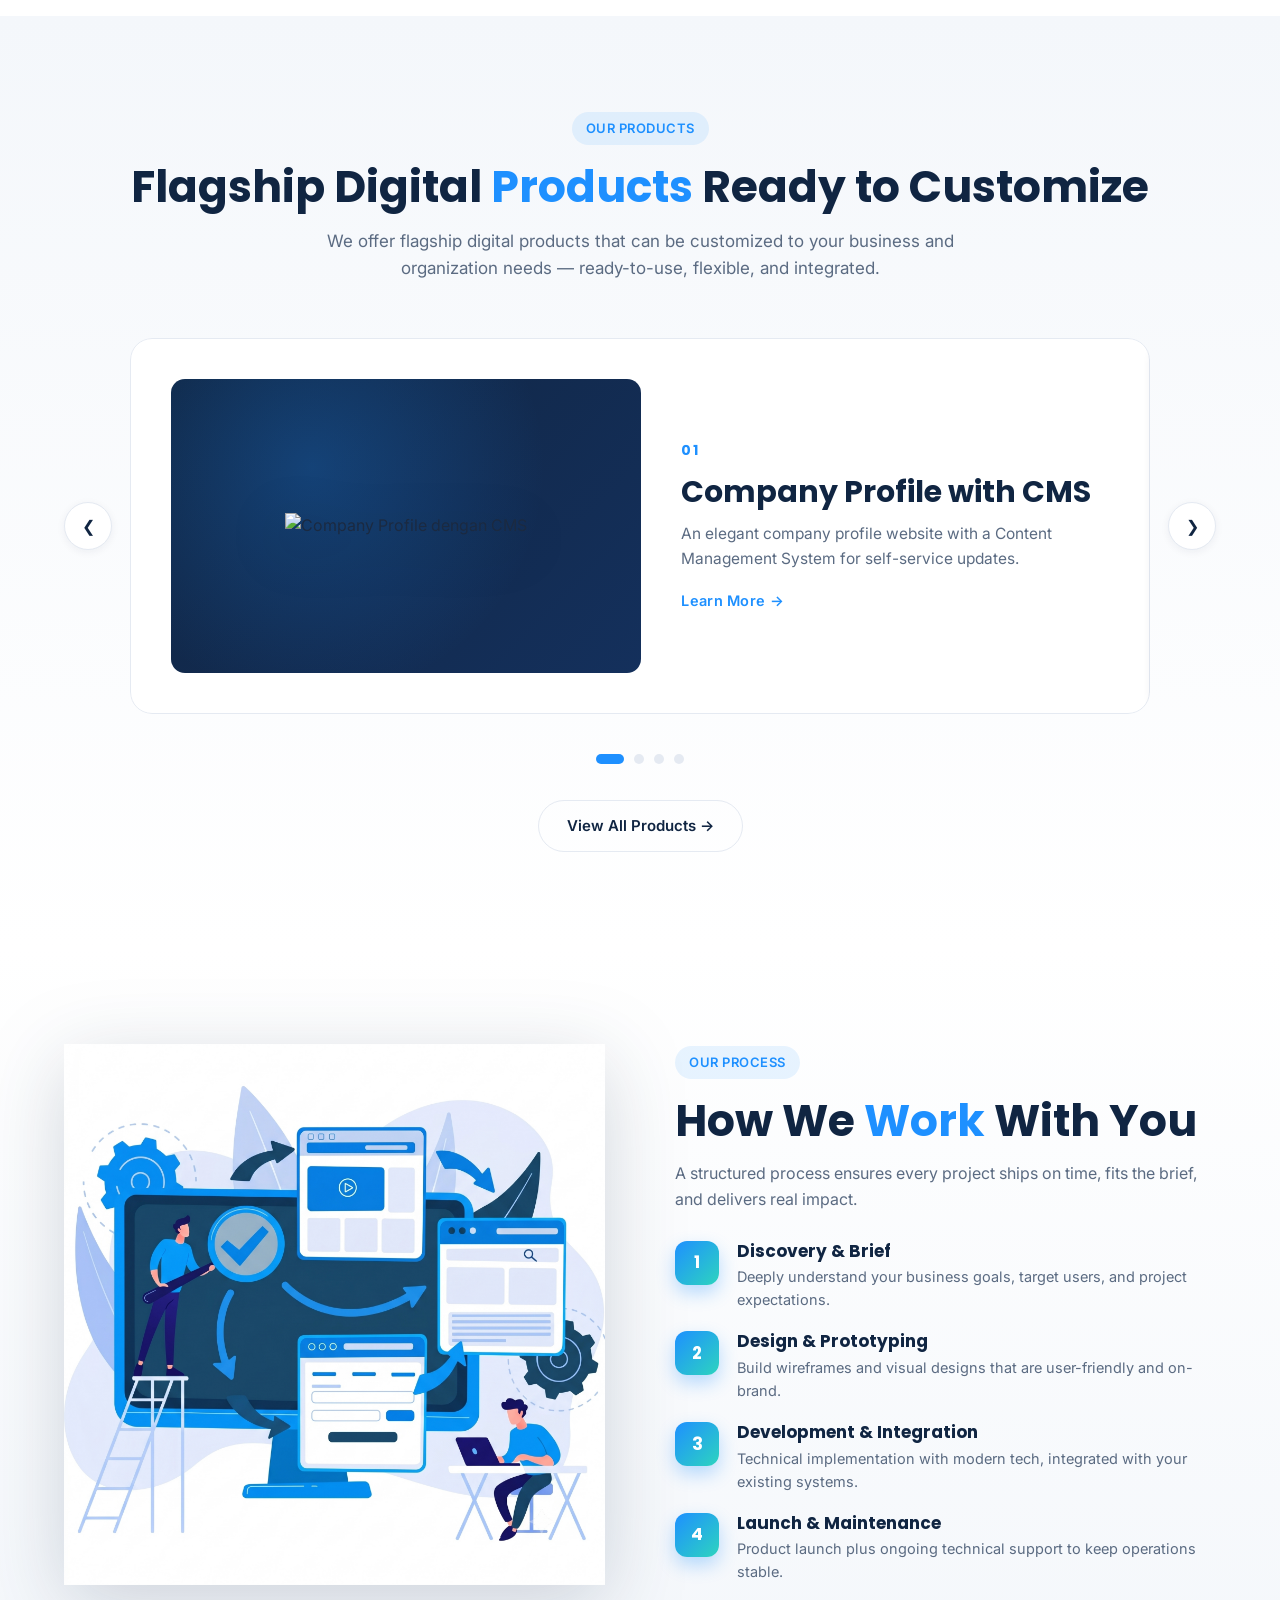
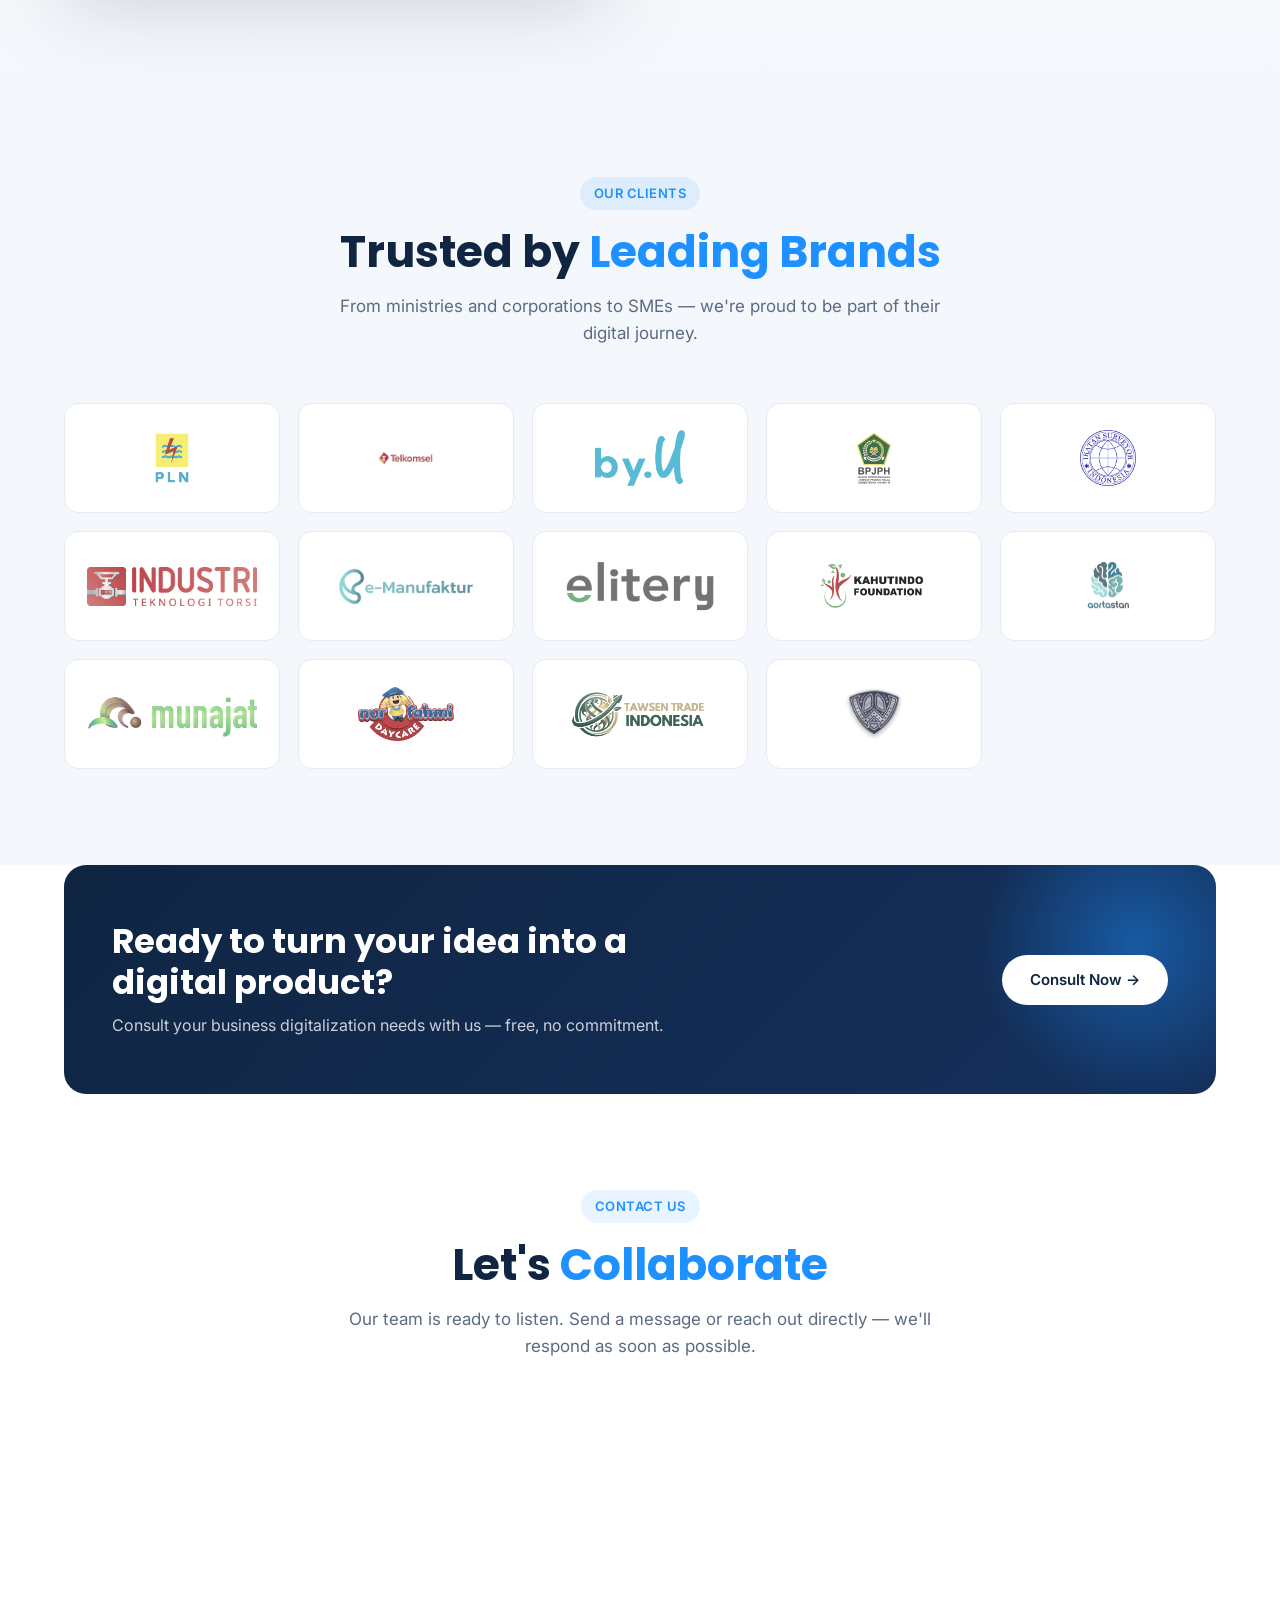
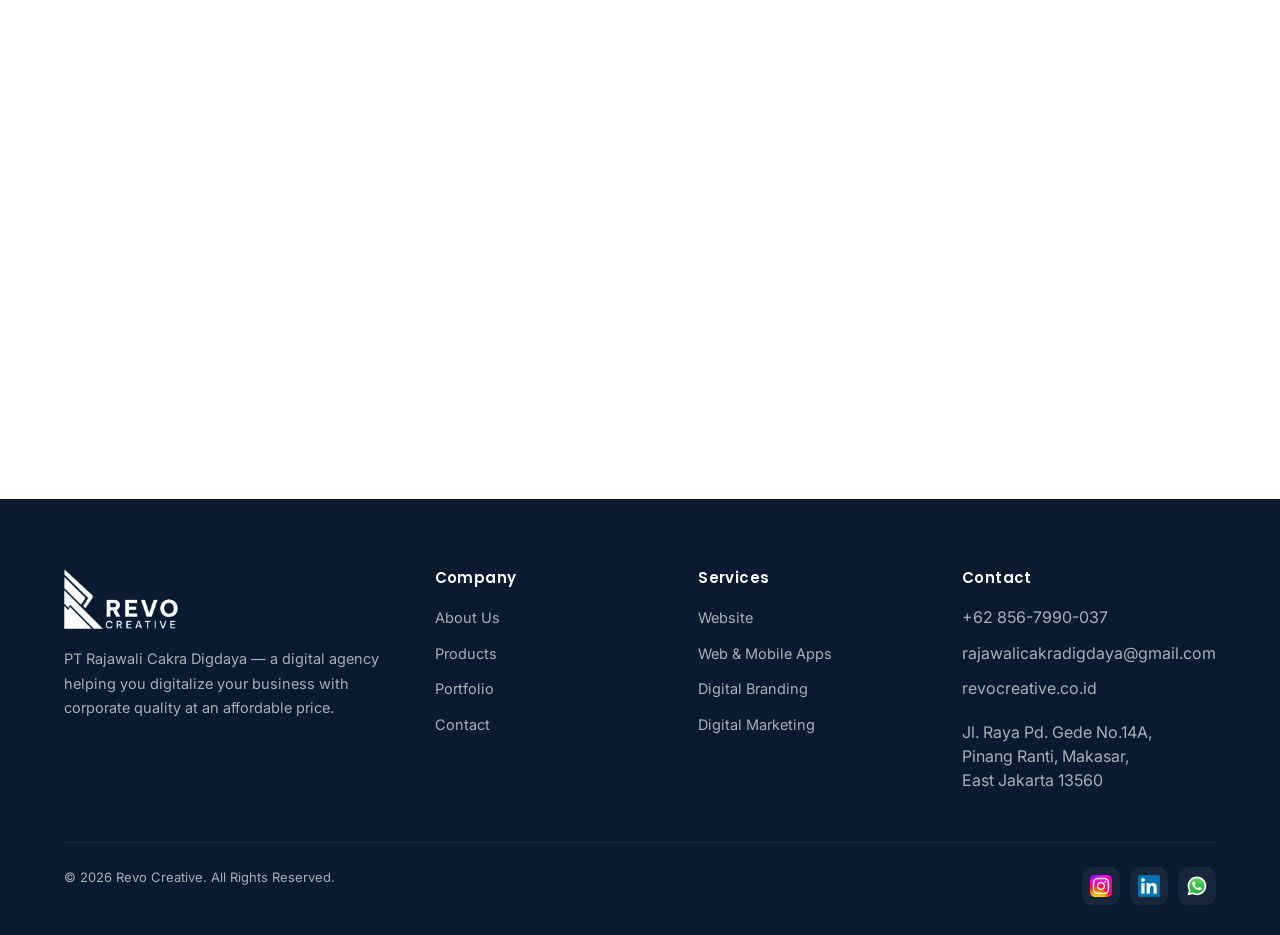
==== commit d3f99149: "DEV:Update Penempatan Clients" ====
--- a/frontend/index.html
+++ b/frontend/index.html
@@ -352,19 +352,19 @@
       </div>
 
       <div class="clients-grid reveal">
-        <div class="client-card"><img src="assets/tawsen_trade_logo_side.png" alt="Tawsen Trade Indonesia" /></div>
+        <div class="client-card"><img src="assets/Logo_PLN.png" alt="PLN" /></div>
+        <div class="client-card"><img src="assets/logo-telkomsel.png" alt="Telkomsel" /></div>
+        <div class="client-card"><img src="assets/by-u.png" alt="by.U" /></div>
         <div class="client-card"><img src="assets/bpjph-logo.svg" alt="BPJPH" /></div>
         <div class="client-card"><img src="assets/logo-isi.jpg" alt="Ikatan Surveyor Indonesia" /></div>
         <div class="client-card"><img src="assets/logo-itt.png" alt="ITT" /></div>
         <div class="client-card"><img src="assets/logo-e-manufaktur.png" alt="E-Manufaktur" /></div>
         <div class="client-card"><img src="assets/ELITERY-LOGO-Black-2022.png" alt="Elitery" /></div>
         <div class="client-card"><img src="assets/logo-kahutindo-hitam.png" alt="Kahutindo Foundation" /></div>
-        <div class="client-card"><img src="assets/logo-telkomsel.png" alt="Telkomsel" /></div>
-        <div class="client-card"><img src="assets/by-u.png" alt="by.U" /></div>
-        <div class="client-card"><img src="assets/Logo_PLN.png" alt="PLN" /></div>
         <div class="client-card"><img src="assets/aortastan-logo.png" alt="Aortastan" /></div>
         <div class="client-card"><img src="assets/munajat-logo.webp" alt="Munajat" /></div>
         <div class="client-card"><img src="assets/nurfahmi-logo.png" alt="Nurfahmi" /></div>
+        <div class="client-card"><img src="assets/tawsen_trade_logo_side.png" alt="Tawsen Trade Indonesia" /></div>
         <div class="client-card"><img src="assets/tbwarrior-logo.webp" alt="TB Warrior" /></div>
       </div>
     </div>
